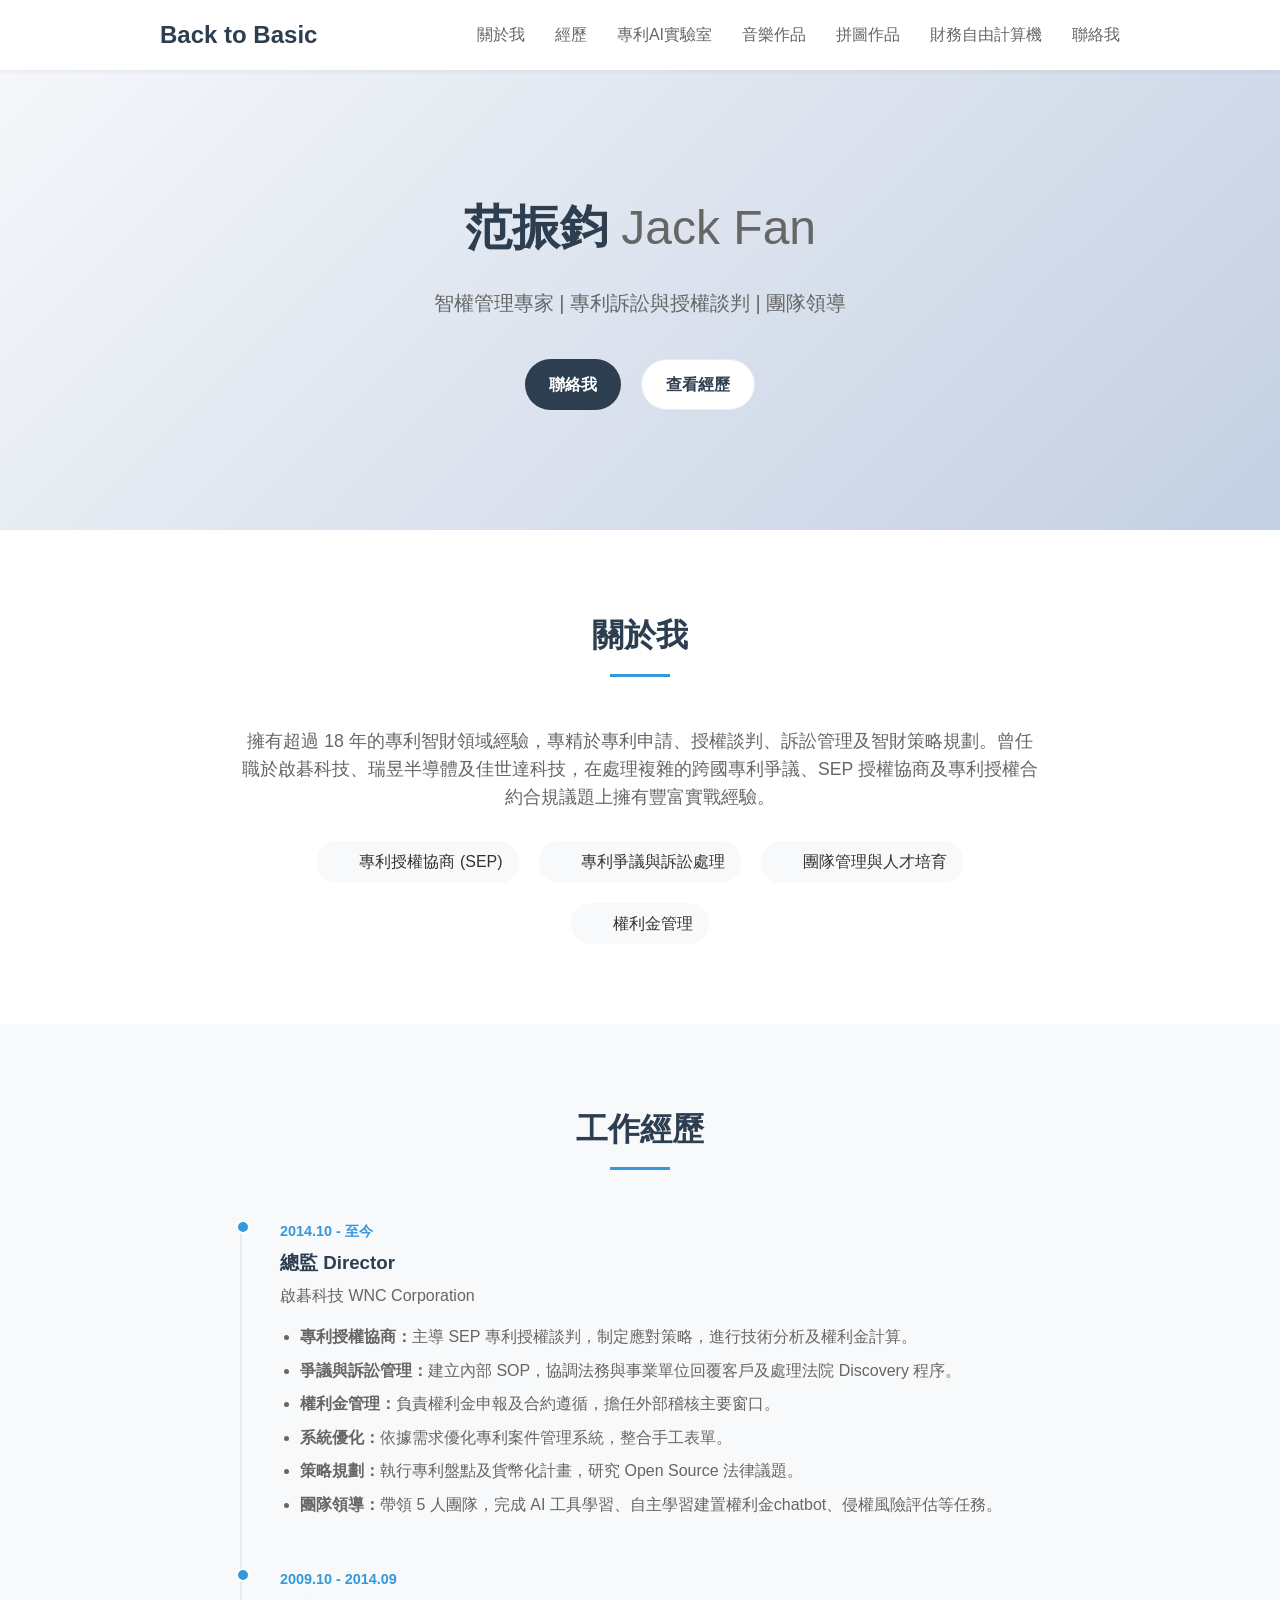
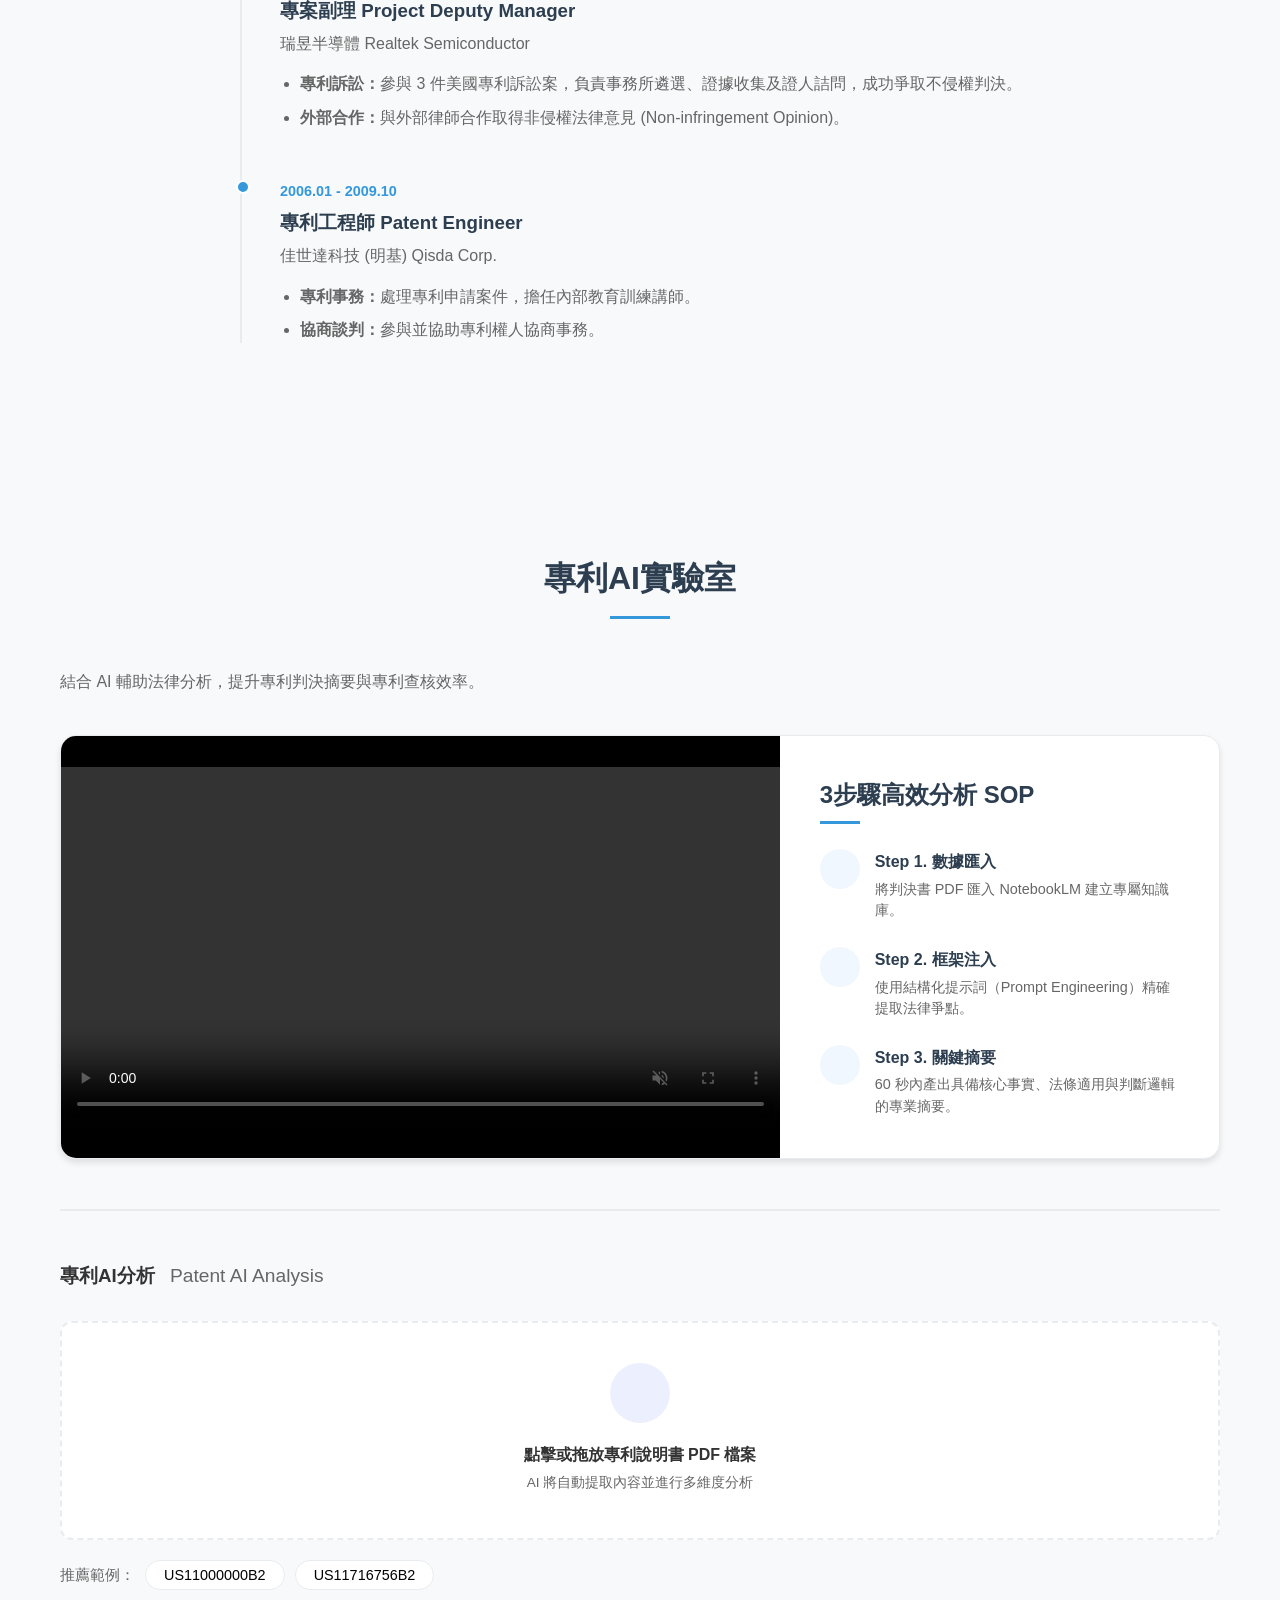
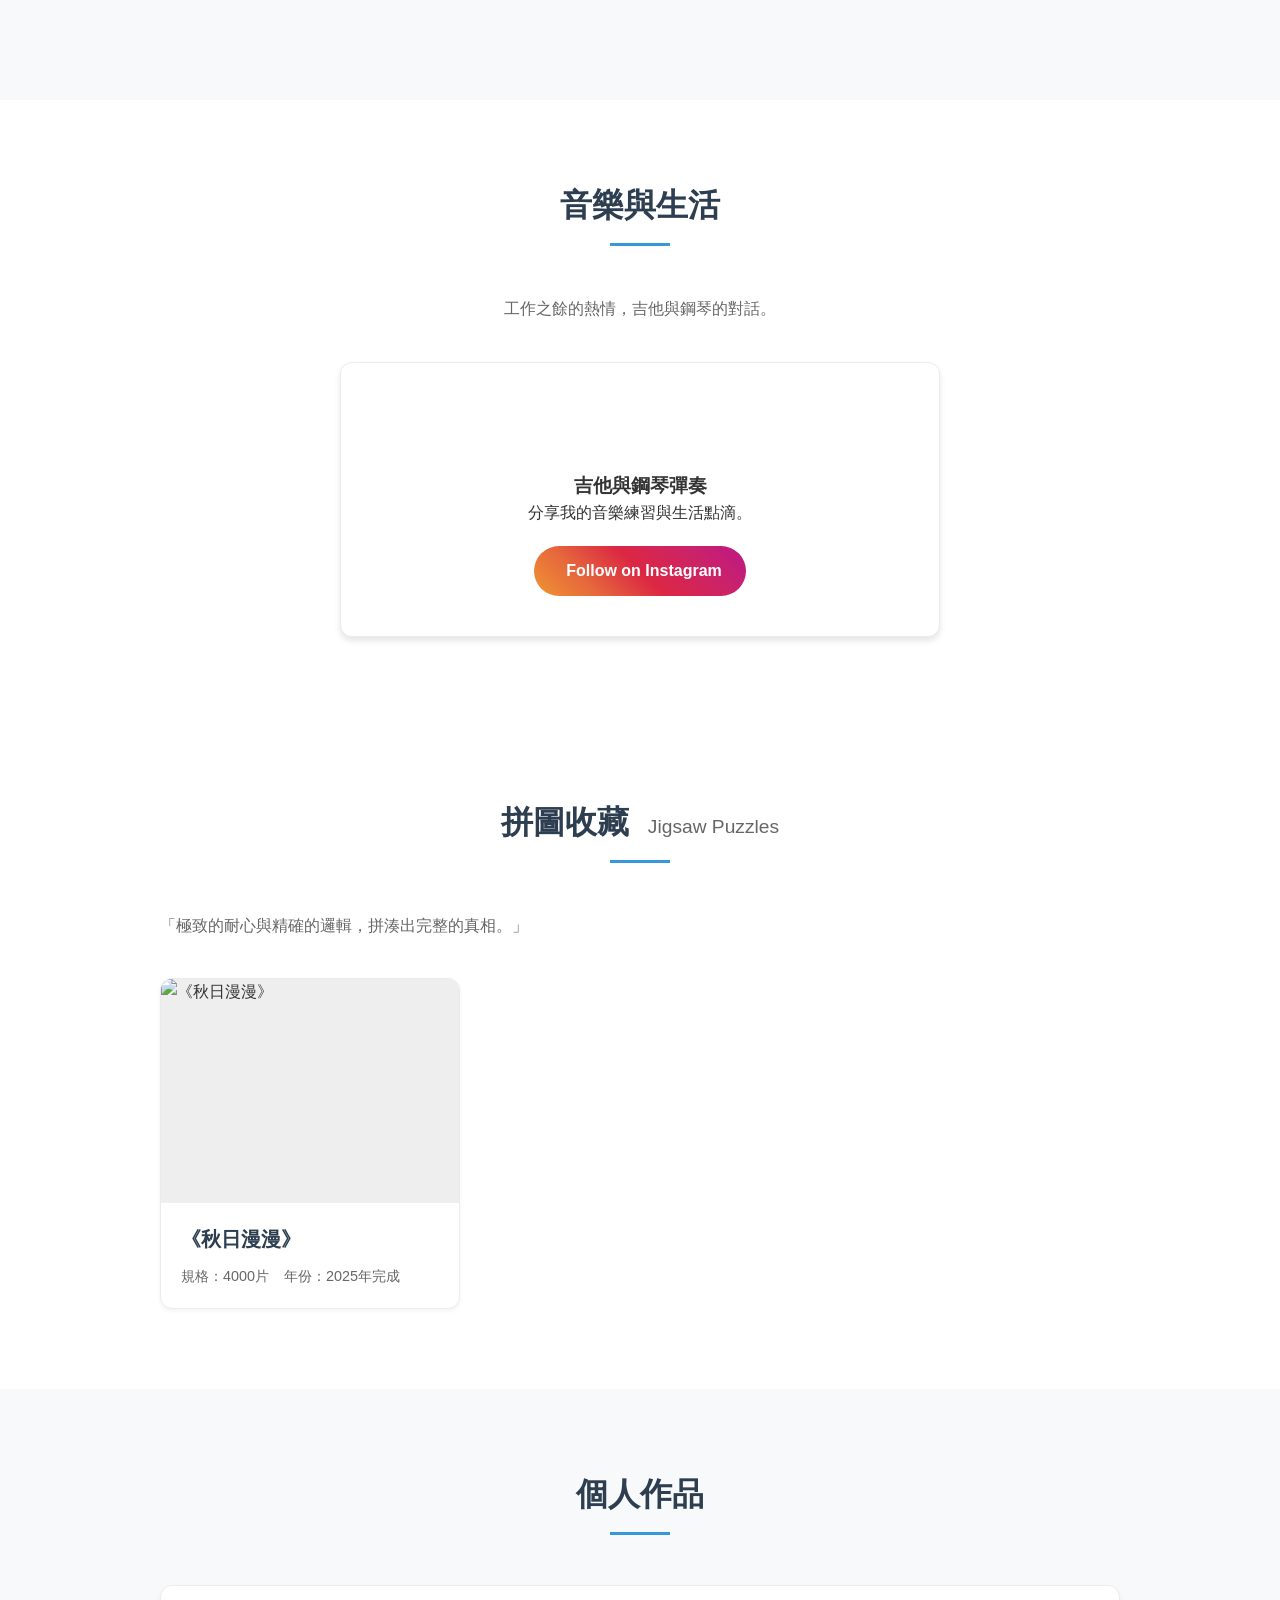
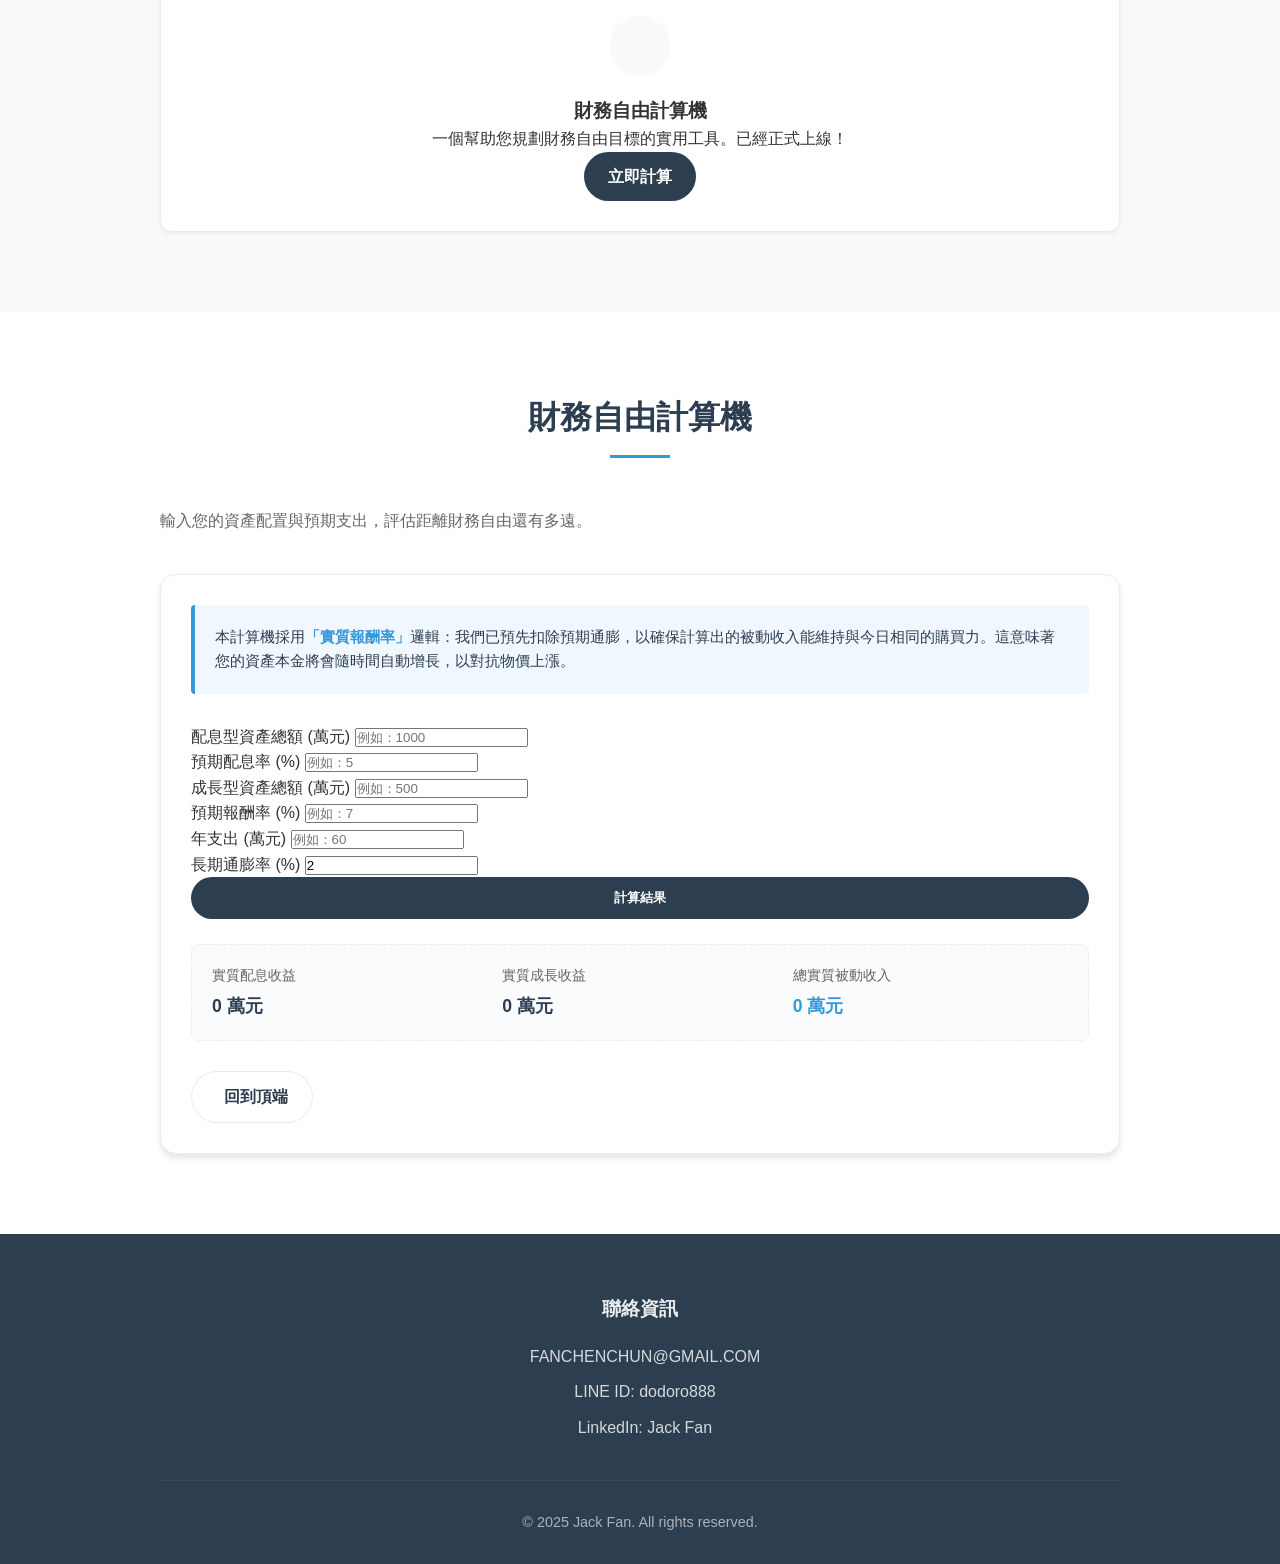
==== index.html @ 8eda97f4 "Add LinkedIn profile link" ====
<!DOCTYPE html>
<html lang="zh-Hant">

<head>
    <meta charset="UTF-8">
    <meta name="viewport" content="width=device-width, initial-scale=1.0">
    <title>范振鈞 Jack Fan | 專利與法務專業</title>

    <script async src="https://www.googletagmanager.com/gtag/js?id=G-27MGG8WBBH"></script>
    <script>
        window.dataLayer = window.dataLayer || [];
        function gtag() { dataLayer.push(arguments); }
        gtag('js', new Date());

        gtag('config', 'G-27MGG8WBBH');
    </script>

    <meta property="og:title" content="范振鈞 Jack Fan | 專利與法務專業履歷">
    <meta property="og:description" content="智權管理專家，專精於專利訴訟、授權談判與團隊領導。點擊查看完整線上履歷。">
    <meta property="og:image" content="https://fanchenchun.github.io/cv/preview.png">
    <meta property="og:url" content="https://fanchenchun.github.io/cv/">
    <meta property="og:type" content="website">

    <link rel="stylesheet" href="styles.css">
    <link rel="stylesheet" href="https://cdn.jsdelivr.net/npm/glightbox/dist/css/glightbox.min.css" />
    <script src="https://unpkg.com/lucide@latest"></script>
    <!-- PDF.js -->
    <script src="https://cdnjs.cloudflare.com/ajax/libs/pdf.js/3.11.174/pdf.min.js"></script>
</head>

<body>
    <header>
        <nav class="container">
            <div class="logo">Back to Basic</div>
            <ul class="nav-links">
                <li><a href="#about">關於我</a></li>
                <li><a href="#experience">經歷</a></li>
                <li><a href="#ai-lab">專利AI實驗室</a></li>
                <li><a href="#music">音樂作品</a></li>
                <li><a href="#puzzles">拼圖作品</a></li>
                <li><a href="#calculator">財務自由計算機</a></li>
                <li><a href="#contact">聯絡我</a></li>
            </ul>
            <div class="menu-btn">
                <i data-lucide="menu"></i>
            </div>
        </nav>
    </header>

    <main>
        <!-- Hero Section -->
        <section id="hero" class="hero-section">
            <div class="container hero-content">
                <h1>范振鈞 <span class="en-name">Jack Fan</span></h1>
                <p class="subtitle">智權管理專家 | 專利訴訟與授權談判 | 團隊領導</p>
                <div class="hero-actions">
                    <a href="#contact" class="btn primary">聯絡我</a>
                    <a href="#experience" class="btn secondary">查看經歷</a>
                </div>
            </div>
        </section>

        <!-- About Section -->
        <section id="about" class="section">
            <div class="container">
                <h2 class="section-title">關於我</h2>
                <div class="about-content">
                    <div class="bio">
                        <p>擁有超過 18 年的專利智財領域經驗，專精於專利申請、授權談判、訴訟管理及智財策略規劃。曾任職於啟碁科技、瑞昱半導體及佳世達科技，在處理複雜的跨國專利爭議、SEP
                            授權協商及專利授權合約合規議題上擁有豐富實戰經驗。</p>
                        <ul class="key-skills">
                            <li><i data-lucide="check-circle"></i> 專利授權協商 (SEP)</li>
                            <li><i data-lucide="check-circle"></i> 專利爭議與訴訟處理</li>
                            <li><i data-lucide="check-circle"></i> 團隊管理與人才培育</li>
                            <li><i data-lucide="check-circle"></i> 權利金管理</li>
                        </ul>
                    </div>
                </div>
            </div>
        </section>

        <!-- Experience Section -->
        <section id="experience" class="section bg-light">
            <div class="container">
                <h2 class="section-title">工作經歷</h2>
                <div class="timeline">
                    <!-- Job 1 -->
                    <div class="timeline-item">
                        <div class="timeline-date">2014.10 - 至今</div>
                        <div class="timeline-content">
                            <h3>總監 Director</h3>
                            <h4>啟碁科技 WNC Corporation</h4>
                            <ul>
                                <li><strong>專利授權協商：</strong>主導 SEP 專利授權談判，制定應對策略，進行技術分析及權利金計算。</li>
                                <li><strong>爭議與訴訟管理：</strong>建立內部 SOP，協調法務與事業單位回覆客戶及處理法院 Discovery 程序。</li>
                                <li><strong>權利金管理：</strong>負責權利金申報及合約遵循，擔任外部稽核主要窗口。</li>
                                <li><strong>系統優化：</strong>依據需求優化專利案件管理系統，整合手工表單。</li>
                                <li><strong>策略規劃：</strong>執行專利盤點及貨幣化計畫，研究 Open Source 法律議題。</li>
                                <li><strong>團隊領導：</strong>帶領 5 人團隊，完成 AI 工具學習、自主學習建置權利金chatbot、侵權風險評估等任務。</li>
                            </ul>
                        </div>
                    </div>

                    <!-- Job 2 -->
                    <div class="timeline-item">
                        <div class="timeline-date">2009.10 - 2014.09</div>
                        <div class="timeline-content">
                            <h3>專案副理 Project Deputy Manager</h3>
                            <h4>瑞昱半導體 Realtek Semiconductor</h4>
                            <ul>
                                <li><strong>專利訴訟：</strong>參與 3 件美國專利訴訟案，負責事務所遴選、證據收集及證人詰問，成功爭取不侵權判決。</li>
                                <li><strong>外部合作：</strong>與外部律師合作取得非侵權法律意見 (Non-infringement Opinion)。</li>
                            </ul>
                        </div>
                    </div>

                    <!-- Job 3 -->
                    <div class="timeline-item">
                        <div class="timeline-date">2006.01 - 2009.10</div>
                        <div class="timeline-content">
                            <h3>專利工程師 Patent Engineer</h3>
                            <h4>佳世達科技 (明基) Qisda Corp.</h4>
                            <ul>
                                <li><strong>專利事務：</strong>處理專利申請案件，擔任內部教育訓練講師。</li>
                                <li><strong>協商談判：</strong>參與並協助專利權人協商事務。</li>
                            </ul>
                        </div>
                    </div>
                </div>
            </div>
        </section>

        <!-- AI Patent Lab Section -->
        <section id="ai-lab" class="section bg-light">
            <div class="container">
                <h2 class="section-title">專利AI實驗室</h2>
                <p class="section-desc">結合 AI 輔助法律分析，提升專利判決摘要與專利查核效率。</p>

                <div class="ai-lab-item">
                    <div class="ai-lab-video">
                        <video controls preload="metadata" muted playsinline>
                            <source src="video/demo-1.mp4#t=0.001" type="video/mp4">
                            您的瀏覽器不支援影片播放。
                        </video>
                    </div>
                    <div class="ai-lab-info">
                        <h3>3步驟高效分析 SOP</h3>
                        <ul class="sop-list">
                            <li>
                                <div class="sop-icon"><i data-lucide="database"></i></div>
                                <div class="sop-text">
                                    <strong>Step 1. 數據匯入</strong>
                                    <p>將判決書 PDF 匯入 NotebookLM 建立專屬知識庫。</p>
                                </div>
                            </li>
                            <li>
                                <div class="sop-icon"><i data-lucide="layout"></i></div>
                                <div class="sop-text">
                                    <strong>Step 2. 框架注入</strong>
                                    <p>使用結構化提示詞（Prompt Engineering）精確提取法律爭點。</p>
                                </div>
                            </li>
                            <li>
                                <div class="sop-icon"><i data-lucide="zap"></i></div>
                                <div class="sop-text">
                                    <strong>Step 3. 關鍵摘要</strong>
                                    <p>60 秒內產出具備核心事實、法條適用與判斷邏輯的專業摘要。</p>
                                </div>
                            </li>
                        </ul>
                    </div>
                </div>

                <!-- 專利AI分析 (Patent AI Analysis) 互動區 -->
                <div class="ai-analysis-container">
                    <div class="analysis-header">
                        <div class="title-with-settings">
                            <h3>專利AI分析 <span class="en-subtitle">Patent AI Analysis</span></h3>
                            <button id="settings-btn" class="icon-btn" title="API 設定">
                                <i data-lucide="settings"></i>
                            </button>
                        </div>
                        <div id="api-key-modal" class="api-key-modal" style="display: none;">
                            <div class="modal-content">
                                <h4>Google Gemini API Key 設定</h4>
                                <p class="modal-hint">Key 將儲存於您的瀏覽器 LocalStorage 中</p>
                                <input type="password" id="api-key-input" placeholder="輸入您的 Google Gemini API Key">
                                <div class="modal-actions">
                                    <button id="save-api-key" class="btn primary sm">儲存</button>
                                    <button id="close-modal" class="btn secondary sm">取消</button>
                                </div>
                            </div>
                        </div>
                    </div>

                    <div class="analysis-controls">
                        <div id="upload-zone" class="upload-zone">
                            <div class="upload-icon">
                                <i data-lucide="file-up"></i>
                            </div>
                            <div class="upload-text">
                                <p><strong>點擊或拖放專利說明書 PDF 檔案</strong></p>
                                <p class="text-hint">AI 將自動提取內容並進行多維度分析</p>
                            </div>
                            <input type="file" id="pdf-file-input" accept="application/pdf" style="display: none;">
                        </div>

                        <!-- Loading & Status Area -->
                        <div id="analysis-loader" class="analysis-loader" style="display: none;">
                            <div class="status-meta">
                                <span id="status-text" class="status-text">正在初始化分析系統...</span>
                                <span id="status-percentage" class="status-percentage">0%</span>
                            </div>
                            <div class="progress-container">
                                <div id="progress-bar" class="progress-bar"></div>
                            </div>
                        </div>
                        <div class="example-tags">
                            <span class="label">推薦範例：</span>
                            <button class="tag" data-patent="US11000000B2">US11000000B2</button>
                            <button class="tag" data-patent="US11716756B2">US11716756B2</button>
                        </div>
                    </div>

                    <div id="analysis-results" class="analysis-results-area" style="display: none;">
                        <!-- Results will be dynamically injected here -->
                    </div>
                </div>
            </div>
        </section>

        <!-- Music Section -->
        <section id="music" class="section music-section">
            <div class="container">
                <h2 class="section-title">音樂與生活</h2>
                <p class="section-desc">工作之餘的熱情，吉他與鋼琴的對話。</p>

                <div class="music-card">
                    <div class="music-icons">
                        <i data-lucide="guitar" class="music-icon"></i>
                        <i data-lucide="music" class="music-icon lg"></i>
                        <i data-lucide="piano" class="music-icon"></i>
                    </div>
                    <h3>吉他與鋼琴彈奏</h3>
                    <p>分享我的音樂練習與生活點滴。</p>
                    <a href="https://www.instagram.com/jackfan54" target="_blank" class="btn instagram-btn">
                        <i data-lucide="instagram"></i> Follow on Instagram
                    </a>
                </div>
            </div>
        </section>

        <!-- Puzzles Section -->
        <section id="puzzles" class="section">
            <div class="container">
                <h2 class="section-title">拼圖收藏 <span class="en-subtitle">Jigsaw Puzzles</span></h2>
                <p class="section-desc">「極致的耐心與精確的邏輯，拼湊出完整的真相。」</p>

                <div class="puzzle-grid">
                    <!-- Puzzle Set 1 -->
                    <div class="puzzle-card">
                        <div class="card-image">
                            <a href="image/puzzles/set1-final.jpg" class="glightbox" data-gallery="set1"
                                data-title="《秋日漫漫》成品" data-description="規格：4000片 | 2025年完成">
                                <img src="image/puzzles/set1-final.jpg" alt="《秋日漫漫》">
                                <div class="hover-overlay"><i data-lucide="maximize-2"></i> 查看詳情</div>
                            </a>
                            <!-- Hidden process steps for Lightbox -->
                            <a href="image/puzzles/set1-step1.jpg" class="glightbox hidden-link" data-gallery="set1"
                                data-title="拼湊過程實錄 (1)"></a>
                            <a href="image/puzzles/set1-step2.jpg" class="glightbox hidden-link" data-gallery="set1"
                                data-title="拼湊過程實錄 (2)"></a>
                            <a href="image/puzzles/set1-step3.jpg" class="glightbox hidden-link" data-gallery="set1"
                                data-title="拼湊過程實錄 (3)"></a>
                            <a href="image/puzzles/set1-step4.jpg" class="glightbox hidden-link" data-gallery="set1"
                                data-title="拼湊過程實錄 (4)"></a>
                        </div>
                        <div class="card-body">
                            <h3>《秋日漫漫》</h3>
                            <p class="meta"><span>規格：4000片</span> <span>年份：2025年完成</span></p>
                        </div>
                    </div>
                </div>
            </div>
        </section>

        <!-- Portfolio Placeholder Section -> Now Calculator Entry -->
        <section id="portfolio" class="section bg-light">
            <div class="container">
                <h2 class="section-title">個人作品</h2>
                <div class="portfolio-grid">
                    <div class="portfolio-item">
                        <div class="icon-box">
                            <i data-lucide="calculator"></i>
                        </div>
                        <h3>財務自由計算機</h3>
                        <p>一個幫助您規劃財務自由目標的實用工具。已經正式上線！</p>
                        <a href="#calculator" class="btn primary">立即計算</a>
                    </div>
                </div>
            </div>
        </section>

        <!-- Financial Freedom Calculator Section -->
        <section id="calculator" class="section">
            <div class="container">
                <h2 class="section-title">財務自由計算機</h2>
                <p class="section-desc">輸入您的資產配置與預期支出，評估距離財務自由還有多遠。</p>

                <div class="calculator-card">
                    <div class="logic-explanation">
                        <p>本計算機採用<strong>「實質報酬率」</strong>邏輯：我們已預先扣除預期通膨，以確保計算出的被動收入能維持與今日相同的購買力。這意味著您的資產本金將會隨時間自動增長，以對抗物價上漲。
                        </p>
                    </div>

                    <form id="fire-form">
                        <div class="input-grid">
                            <div class="input-group">
                                <label for="asset-a">配息型資產總額 (萬元)</label>
                                <input type="text" id="asset-a" placeholder="例如：1000" required>
                            </div>
                            <div class="input-group">
                                <label for="rate-b">預期配息率 (%)</label>
                                <input type="number" id="rate-b" step="0.1" placeholder="例如：5" required>
                            </div>
                            <div class="input-group">
                                <label for="asset-c">成長型資產總額 (萬元)</label>
                                <input type="text" id="asset-c" placeholder="例如：500" required>
                            </div>
                            <div class="input-group">
                                <label for="rate-d">預期報酬率 (%)</label>
                                <input type="number" id="rate-d" step="0.1" placeholder="例如：7" required>
                            </div>
                            <div class="input-group">
                                <label for="expense-e">年支出 (萬元)</label>
                                <input type="text" id="expense-e" placeholder="例如：60" required>
                            </div>
                            <div class="input-group">
                                <label for="inflation-f">長期通膨率 (%)</label>
                                <input type="number" id="inflation-f" step="0.1" value="2" required>
                            </div>
                        </div>
                        <button type="submit" class="btn primary full-width">計算結果</button>
                    </form>

                    <div class="secondary-metrics">
                        <div class="metric-item">
                            <span class="metric-label">實質配息收益</span>
                            <span class="metric-value" id="val-c-prime">0 萬元</span>
                        </div>
                        <div class="metric-item">
                            <span class="metric-label">實質成長收益</span>
                            <span class="metric-value" id="val-growth-income">0 萬元</span>
                        </div>
                        <div class="metric-item highlight">
                            <span class="metric-label">總實質被動收入</span>
                            <span class="metric-value" id="val-i2">0 萬元</span>
                        </div>
                    </div>

                    <div id="result-area" class="result-area hidden">
                        <!-- 結果將由 JavaScript 動態插入 -->
                    </div>

                    <div class="calc-footer">
                        <a href="#" class="btn secondary sm back-to-top">
                            <i data-lucide="arrow-up"></i> 回到頂端
                        </a>
                    </div>
                </div>
            </div>
        </section>

    </main>

    <footer id="contact">
        <div class="container">
            <div class="footer-content">
                <div class="contact-info">
                    <h3>聯絡資訊</h3>
                    <p><i data-lucide="mail"></i> <a href="mailto:FANCHENCHUN@GMAIL.COM">FANCHENCHUN@GMAIL.COM</a></p>
                    <p><i data-lucide="message-circle"></i> <a href="https://line.me/ti/p/~dodoro888"
                            target="_blank">LINE ID: dodoro888</a></p>
                    <p><i data-lucide="linkedin"></i> <a href="https://www.linkedin.com/in/jack-fan-048b03228/"
                            target="_blank">LinkedIn: Jack Fan</a></p>
                </div>
                <div class="copyright">
                    &copy; 2025 Jack Fan. All rights reserved.
                </div>
            </div>
        </div>
    </footer>

    <script src="https://cdn.jsdelivr.net/gh/mcstudios/glightbox/dist/js/glightbox.min.js"></script>
    <script src="script.js"></script>
    <script>
        lucide.createIcons();
    </script>
</body>


</html>
---- styles.css ----
:root {
    --primary-color: #2c3e50;
    --accent-color: #3498db;
    --text-primary: #333333;
    --text-secondary: #666666;
    --bg-white: #ffffff;
    --bg-light: #f8f9fa;
    --border-color: #e9ecef;
    --spacing-unit: 1rem;
    --shadow-sm: 0 2px 4px rgba(0, 0, 0, 0.05);
    --shadow-md: 0 4px 6px rgba(0, 0, 0, 0.1);
    --transition: all 0.3s ease;
}

* {
    margin: 0;
    padding: 0;
    box-sizing: border-box;
}

body {
    font-family: 'Inter', -apple-system, BlinkMacSystemFont, "Segoe UI", Roboto, "Helvetica Neue", Arial, sans-serif, "Apple Color Emoji", "Segoe UI Emoji", "Segoe UI Symbol";
    line-height: 1.6;
    color: var(--text-primary);
    background-color: var(--bg-white);
}

a {
    text-decoration: none;
    color: inherit;
    transition: var(--transition);
}

ul {
    list-style: none;
}

.container {
    max-width: 1000px;
    margin: 0 auto;
    padding: 0 20px;
}

/* Header & Nav */
header {
    background-color: rgba(255, 255, 255, 0.95);
    backdrop-filter: blur(10px);
    position: sticky;
    top: 0;
    z-index: 1000;
    box-shadow: var(--shadow-sm);
}

nav {
    display: flex;
    justify-content: space-between;
    align-items: center;
    height: 70px;
}

.logo {
    font-size: 1.5rem;
    font-weight: 700;
    color: var(--primary-color);
}

.nav-links {
    display: flex;
    gap: 30px;
}

.nav-links.active {
    display: flex;
}

.nav-links a {
    font-weight: 500;
    color: var(--text-secondary);
}

.nav-links a:hover {
    color: var(--accent-color);
}

.menu-btn {
    display: none;
    cursor: pointer;
}

/* Section Common */
.section {
    padding: 80px 0;
}

.bg-light {
    background-color: var(--bg-light);
}

.section-title {
    text-align: center;
    font-size: 2rem;
    margin-bottom: 50px;
    color: var(--primary-color);
    position: relative;
    padding-bottom: 15px;
}

.section-title::after {
    content: '';
    position: absolute;
    bottom: 0;
    left: 50%;
    transform: translateX(-50%);
    width: 60px;
    height: 3px;
    background-color: var(--accent-color);
}

/* Hero Section */
.hero-section {
    padding: 120px 0;
    text-align: center;
    background: linear-gradient(135deg, #f5f7fa 0%, #c3cfe2 100%);
}

.hero-content h1 {
    font-size: 3rem;
    margin-bottom: 20px;
    color: var(--primary-color);
}

.en-name {
    font-weight: 300;
    color: var(--text-secondary);
}

.subtitle {
    font-size: 1.25rem;
    color: var(--text-secondary);
    margin-bottom: 40px;
}

.hero-actions {
    display: flex;
    justify-content: center;
    gap: 20px;
}

.btn {
    display: inline-flex;
    align-items: center;
    justify-content: center;
    gap: 8px;
    padding: 12px 24px;
    border-radius: 50px;
    font-weight: 600;
    cursor: pointer;
    transition: var(--transition);
    border: none;
}

.btn.primary {
    background-color: var(--primary-color);
    color: white;
}

.btn.primary:hover {
    background-color: #34495e;
    transform: translateY(-2px);
}

.btn.secondary {
    background-color: white;
    color: var(--primary-color);
    border: 1px solid var(--border-color);
}

.btn.secondary:hover {
    border-color: var(--primary-color);
}

/* About Section */
.about-content {
    max-width: 800px;
    margin: 0 auto;
    text-align: center;
}

.bio p {
    font-size: 1.1rem;
    margin-bottom: 30px;
    color: var(--text-secondary);
}

.key-skills {
    display: flex;
    flex-wrap: wrap;
    justify-content: center;
    gap: 20px;
}

.key-skills li {
    display: flex;
    align-items: center;
    gap: 8px;
    padding: 8px 16px;
    background-color: var(--bg-light);
    border-radius: 20px;
    font-weight: 500;
}

.key-skills i {
    width: 18px;
    height: 18px;
    color: var(--accent-color);
}

/* Timeline */
.timeline {
    position: relative;
    max-width: 800px;
    margin: 0 auto;
}

.timeline::before {
    content: '';
    position: absolute;
    left: 0;
    top: 0;
    height: 100%;
    width: 2px;
    background-color: var(--border-color);
}

.timeline-item {
    position: relative;
    padding-left: 40px;
    margin-bottom: 50px;
}

.timeline-item::before {
    content: '';
    position: absolute;
    left: -4px;
    top: 0;
    width: 10px;
    height: 10px;
    border-radius: 50%;
    background-color: var(--accent-color);
    border: 2px solid white;
}

.timeline-date {
    font-size: 0.9rem;
    color: var(--accent-color);
    font-weight: 600;
    margin-bottom: 5px;
}

.timeline-content h3 {
    margin-bottom: 5px;
    color: var(--primary-color);
}

.timeline-content h4 {
    color: var(--text-secondary);
    margin-bottom: 15px;
    font-weight: 500;
}

.timeline-content ul {
    list-style: disc;
    padding-left: 20px;
    color: var(--text-secondary);
}

.timeline-content li {
    margin-bottom: 8px;
}

/* Music Section */
.music-section {
    text-align: center;
}

.section-desc {
    margin-bottom: 40px;
    color: var(--text-secondary);
}

.music-card {
    background: white;
    padding: 40px;
    border-radius: 12px;
    box-shadow: var(--shadow-md);
    max-width: 600px;
    margin: 0 auto;
    border: 1px solid var(--border-color);
}

.music-icons {
    display: flex;
    justify-content: center;
    gap: 20px;
    margin-bottom: 20px;
    color: var(--accent-color);
}

.music-icon {
    width: 32px;
    height: 32px;
}

.music-icon.lg {
    width: 48px;
    height: 48px;
}

.instagram-btn {
    margin-top: 20px;
    background: linear-gradient(45deg, #f09433 0%, #e6683c 25%, #dc2743 50%, #cc2366 75%, #bc1888 100%);
    color: white;
}

.instagram-btn:hover {
    opacity: 0.9;
    transform: translateY(-2px);
}

/* Puzzles Section */
.en-subtitle {
    font-size: 1.2rem;
    font-weight: 300;
    color: var(--text-secondary);
    margin-left: 10px;
}

.puzzle-grid {
    display: grid;
    grid-template-columns: repeat(auto-fill, minmax(300px, 1fr));
    gap: 30px;
}

.puzzle-card {
    background: white;
    border-radius: 12px;
    overflow: hidden;
    box-shadow: var(--shadow-sm);
    transition: var(--transition);
    border: 1px solid var(--border-color);
}

.puzzle-card:hover {
    box-shadow: var(--shadow-md);
    transform: translateY(-5px);
}

.card-image {
    position: relative;
    aspect-ratio: 4 / 3;
    overflow: hidden;
    background-color: #eee;
}

.card-image img {
    width: 100%;
    height: 100%;
    object-fit: cover;
    transition: transform 0.5s ease;
}

.puzzle-card:hover .card-image img {
    transform: scale(1.05);
}

.hover-overlay {
    position: absolute;
    top: 0;
    left: 0;
    width: 100%;
    height: 100%;
    background: rgba(0, 0, 0, 0.4);
    color: white;
    display: flex;
    align-items: center;
    justify-content: center;
    gap: 8px;
    opacity: 0;
    transition: opacity 0.3s ease;
}

.card-image:hover .hover-overlay {
    opacity: 1;
}

.card-body {
    padding: 20px;
}

.card-body h3 {
    font-size: 1.25rem;
    margin-bottom: 10px;
    color: var(--primary-color);
}

.card-body .meta {
    display: flex;
    gap: 15px;
    font-size: 0.9rem;
    color: var(--text-secondary);
}

.hidden-link {
    display: none;
}

/* Portfolio Section */
.portfolio-grid {
    display: grid;
    grid-template-columns: repeat(auto-fit, minmax(280px, 1fr));
    gap: 30px;
    justify-content: center;
}

.portfolio-item {
    background: white;
    padding: 30px;
    border-radius: 12px;
    box-shadow: var(--shadow-sm);
    text-align: center;
    border: 1px solid var(--border-color);
    transition: var(--transition);
}

.portfolio-item:hover {
    box-shadow: var(--shadow-md);
    transform: translateY(-5px);
}

.icon-box {
    width: 60px;
    height: 60px;
    background-color: var(--bg-light);
    border-radius: 50%;
    display: flex;
    align-items: center;
    justify-content: center;
    margin: 0 auto 20px;
    color: var(--accent-color);
}

.badge {
    display: inline-block;
    padding: 4px 12px;
    background-color: #e9ecef;
    color: #666;
    border-radius: 12px;
    font-size: 0.8rem;
    margin: 15px 0;
}

.btn.disabled {
    background-color: #cccccc;
    cursor: not-allowed;
    transform: none;
}

/* Footer */
footer {
    background-color: var(--primary-color);
    color: white;
    padding: 60px 0 30px;
}

.footer-content {
    text-align: center;
}

.contact-info {
    margin-bottom: 40px;
}

.contact-info h3 {
    margin-bottom: 20px;
    opacity: 0.9;
}

.contact-info p {
    display: flex;
    align-items: center;
    justify-content: center;
    gap: 10px;
    margin-bottom: 10px;
    opacity: 0.8;
}

.copyright {
    padding-top: 30px;
    border-top: 1px solid rgba(255, 255, 255, 0.1);
    font-size: 0.9rem;
    opacity: 0.6;
}

/* Financial Freedom Calculator Enhancements */
.calculator-card {
    padding: 30px;
    background: white;
    border-radius: 16px;
    box-shadow: var(--shadow-md);
    border: 1px solid var(--border-color);
}

.logic-explanation {
    background-color: #f1f7fe;
    padding: 20px;
    border-left: 4px solid var(--accent-color);
    border-radius: 4px;
    margin-bottom: 30px;
    font-size: 0.95rem;
    color: var(--primary-color);
    line-height: 1.6;
}

.logic-explanation strong {
    color: var(--accent-color);
}

.secondary-metrics {
    display: grid;
    grid-template-columns: repeat(auto-fit, minmax(200px, 1fr));
    gap: 15px;
    margin: 25px 0;
    padding: 20px;
    background-color: #fafbfc;
    border-radius: 8px;
    border: 1px dashed var(--border-color);
}

.metric-item {
    display: flex;
    flex-direction: column;
    gap: 5px;
}

.metric-label {
    font-size: 0.85rem;
    color: var(--text-secondary);
}

.metric-value {
    font-size: 1.1rem;
    font-weight: 600;
    color: var(--primary-color);
}

.metric-item.highlight .metric-value {
    color: var(--accent-color);
}

.result-card.success {
    background-color: #f0fff4;
    border: 1px solid #c6f6d5;
}

.result-card.success h3 {
    color: #2f855a;
}

.result-card.warning {
    background-color: #fff5f5;
    border: 1px solid #fed7d7;
}

.result-card.warning h3 {
    color: #c53030;
}

.result-area {
    margin-top: 30px;
    text-align: center;
}

.result-card {
    padding: 25px;
    border-radius: 12px;
    margin-bottom: 20px;
    text-align: center;
}

.result-header {
    display: flex;
    align-items: center;
    justify-content: center;
    gap: 10px;
    margin-bottom: 15px;
}

.stats-grid {
    display: flex;
    flex-direction: column;
    gap: 15px;
    align-items: center;
}

.stat-item {
    width: 100%;
    max-width: 400px;
    margin: 0 auto;
}

.full-width {
    width: 100%;
}

/* AI Patent Lab Section */
#ai-lab .container {
    max-width: 1200px;
}

.ai-lab-item {
    background: white;
    border-radius: 16px;
    overflow: hidden;
    box-shadow: var(--shadow-md);
    border: 1px solid var(--border-color);
    display: flex;
    margin-bottom: 40px;
    transition: var(--transition);
}

.ai-lab-item:hover {
    box-shadow: 0 10px 20px rgba(0, 0, 0, 0.08);
    transform: translateY(-5px);
}

.ai-lab-video {
    flex: 2;
    background-color: #000;
    display: flex;
    align-items: center;
    justify-content: center;
    min-height: 250px;
}

.ai-lab-video video {
    width: 100%;
    height: auto;
    max-height: 500px;
    display: block;
    object-fit: contain;
}

.ai-lab-info {
    flex: 1;
    padding: 40px;
}

.ai-lab-info h3 {
    font-size: 1.5rem;
    color: var(--primary-color);
    margin-bottom: 25px;
    position: relative;
    padding-bottom: 10px;
}

.ai-lab-info h3::after {
    content: '';
    position: absolute;
    bottom: 0;
    left: 0;
    width: 40px;
    height: 3px;
    background-color: var(--accent-color);
}

.sop-list {
    display: flex;
    flex-direction: column;
    gap: 25px;
}

.sop-list li {
    display: flex;
    gap: 15px;
}

.sop-icon {
    width: 40px;
    height: 40px;
    background-color: #f1f7fe;
    color: var(--accent-color);
    border-radius: 50%;
    display: flex;
    align-items: center;
    justify-content: center;
    flex-shrink: 0;
}

.sop-icon i {
    width: 20px;
    height: 20px;
}

.sop-text strong {
    display: block;
    color: var(--primary-color);
    font-size: 1rem;
    margin-bottom: 4px;
}

.sop-text p {
    font-size: 0.9rem;
    color: var(--text-secondary);
    line-height: 1.5;
}

/* Mobile Responsive */
@media (max-width: 768px) {
    .ai-lab-item {
        flex-direction: column;
    }

    .ai-lab-video {
        max-width: 100%;
        min-height: auto;
    }

    .ai-lab-info {
        padding: 25px;
    }
}

/* Mobile Responsive */
@media (max-width: 768px) {
    .nav-links {
        display: none;
        flex-direction: column;
        position: absolute;
        top: 70px;
        left: 0;
        width: 100%;
        background-color: var(--bg-white);
        padding: 20px 0;
        box-shadow: 0 10px 15px rgba(0, 0, 0, 0.1);
        z-index: 1000;
        gap: 0;
    }

    .nav-links.active {
        display: flex;
    }

    .nav-links li {
        width: 100%;
        text-align: center;
    }

    .nav-links a {
        display: block;
        padding: 15px 0;
        width: 100%;
        color: var(--primary-color);
        border-bottom: 1px solid var(--border-color);
    }

    .nav-links li:last-child a {
        border-bottom: none;
    }

    .menu-btn {
        display: block;
    }

    .api-key-modal {
        width: 90%;
        max-width: 320px;
        right: 5%;
        left: 5%;
        margin: 0 auto;
    }

    .hero-content h1 {
        font-size: 2.5rem;
    }

    .timeline::before {
        left: 0;
    }

    .timeline-item {
        padding-left: 30px;
    }

    .puzzle-grid {
        grid-template-columns: repeat(2, 1fr);
    }

    .secondary-metrics {
        grid-template-columns: 1fr;
    }
}

/* --- AI Patent Analysis Enhancements --- */
.ai-analysis-container {
    margin-top: 50px;
    padding-top: 50px;
    border-top: 2px solid var(--border-color);
}

.analysis-header {
    display: flex;
    justify-content: space-between;
    align-items: center;
    margin-bottom: 30px;
    position: relative;
    gap: 20px;
}

.title-with-settings {
    display: flex;
    align-items: center;
    gap: 15px;
}

.icon-btn {
    background: none;
    border: none;
    color: var(--text-secondary);
    cursor: pointer;
    display: flex;
    align-items: center;
    padding: 8px;
    border-radius: 50%;
    transition: var(--transition);
}

.icon-btn:hover {
    background-color: var(--border-color);
    color: var(--accent-color);
}

/* API Key Modal */
.api-key-modal {
    position: absolute;
    top: 50px;
    right: 0;
    z-index: 1001;
    width: 320px;
    background: white;
    padding: 25px;
    border-radius: 12px;
    box-shadow: 0 10px 25px rgba(0, 0, 0, 0.15);
    border: 1px solid var(--border-color);
    animation: fadeIn 0.2s ease-out;
}

@keyframes fadeIn {
    from {
        opacity: 0;
        transform: translateY(-10px);
    }

    to {
        opacity: 1;
        transform: translateY(0);
    }
}

.modal-content h4 {
    margin-bottom: 8px;
    color: var(--primary-color);
}

.modal-hint {
    font-size: 0.8rem;
    color: var(--text-secondary);
    margin-bottom: 20px;
    line-height: 1.4;
}

.modal-content input {
    width: 100%;
    padding: 12px;
    border: 1px solid var(--border-color);
    border-radius: 8px;
    margin-bottom: 20px;
    font-size: 0.9rem;
}

.modal-actions {
    display: flex;
    gap: 12px;
    justify-content: flex-end;
}

/* Analysis Controls & Upload Zone */
.analysis-controls {
    display: flex;
    flex-direction: column;
    gap: 20px;
    margin-bottom: 30px;
}

.upload-zone {
    border: 2px dashed var(--border-color);
    border-radius: 12px;
    padding: 40px 20px;
    text-align: center;
    cursor: pointer;
    transition: all 0.3s ease;
    background: white;
    display: flex;
    flex-direction: column;
    align-items: center;
    gap: 15px;
}

.upload-zone:hover {
    border-color: var(--primary-color);
    background: rgba(var(--primary-rgb, 67, 97, 238), 0.02);
}

.upload-zone.dragover {
    border-color: var(--primary-color);
    background: rgba(var(--primary-rgb, 67, 97, 238), 0.1);
    transform: scale(1.01);
}

.upload-icon {
    width: 60px;
    height: 60px;
    background: rgba(var(--primary-rgb, 67, 97, 238), 0.1);
    border-radius: 50%;
    display: flex;
    align-items: center;
    justify-content: center;
    color: var(--primary-color);
}

.upload-icon i {
    width: 32px;
    height: 32px;
}

.upload-text p {
    margin: 4px 0;
    color: var(--text-primary);
}

.upload-text .text-hint {
    font-size: 0.85rem;
    color: var(--text-secondary);
}

.example-tags {
    display: flex;
    flex-wrap: wrap;
    align-items: center;
    gap: 10px;
    font-size: 0.9rem;
}

.example-tags .label {
    font-size: 0.95rem;
    color: var(--text-secondary);
    font-weight: 500;
}

.tag {
    background-color: white;
    border: 1px solid var(--border-color);
    padding: 6px 18px;
    border-radius: 20px;
    font-size: 0.9rem;
    cursor: pointer;
    transition: var(--transition);
}

.tag:hover {
    border-color: var(--accent-color);
    color: var(--accent-color);
    background-color: #f1f7fe;
    transform: translateY(-1px);
}

/* Result Area */
.analysis-results-area {
    display: grid;
    grid-template-columns: repeat(2, 1fr);
    gap: 25px;
    animation: slideUp 0.5s ease-out;
}

@keyframes slideUp {
    from {
        opacity: 0;
        transform: translateY(30px);
    }

    to {
        opacity: 1;
        transform: translateY(0);
    }
}

.result-card-full {
    grid-column: span 2;
}

.a-card {
    background: white;
    padding: 30px;
    border-radius: 16px;
    border: 1px solid var(--border-color);
    box-shadow: var(--shadow-sm);
    transition: var(--transition);
}

.a-card:hover {
    box-shadow: var(--shadow-md);
}

.a-card h4 {
    display: flex;
    align-items: center;
    gap: 12px;
    margin-bottom: 20px;
    color: var(--primary-color);
    font-size: 1.2rem;
}

.a-card h4 i {
    color: var(--accent-color);
    width: 24px;
    height: 24px;
}

/* Expiration Countdown */
.expiry-content {
    display: flex;
    flex-direction: column;
    gap: 15px;
}

.expiry-date-val {
    font-size: 1.1rem;
    font-weight: 600;
    color: var(--text-primary);
}

.countdown-grid {
    display: flex;
    gap: 15px;
}

.countdown-unit {
    text-align: center;
    background: #f8fafc;
    padding: 12px;
    border-radius: 10px;
    min-width: 75px;
    border: 1px solid var(--border-color);
}

.countdown-val {
    display: block;
    font-size: 1.5rem;
    font-weight: 800;
    color: var(--accent-color);
}

.countdown-label {
    font-size: 0.8rem;
    color: var(--text-secondary);
    text-transform: uppercase;
    letter-spacing: 0.5px;
}

/* Summary Contrast */
.summary-contrast {
    display: grid;
    grid-template-columns: 1fr 1fr;
    gap: 25px;
}

.summary-box {
    background: #f8fafc;
    padding: 20px;
    border-radius: 12px;
    border: 1px solid var(--border-color);
}

.summary-box .type {
    font-size: 0.85rem;
    font-weight: 700;
    color: var(--accent-color);
    margin-bottom: 12px;
    display: flex;
    align-items: center;
    gap: 8px;
}

.summary-box p {
    font-size: 1rem;
    line-height: 1.7;
    color: var(--text-primary);
}

/* EbE Table */
.ebe-container {
    overflow-x: auto;
    margin-top: 10px;
    border-radius: 8px;
    border: 1px solid var(--border-color);
}

.ebe-table {
    width: 100%;
    border-collapse: collapse;
    min-width: 700px;
    background-color: white;
}

.ebe-table th,
.ebe-table td {
    padding: 16px 20px;
    text-align: left;
    border-bottom: 1px solid var(--border-color);
}

.ebe-table th {
    background-color: #f1f5f9;
    color: var(--primary-color);
    font-weight: 700;
    font-size: 0.95rem;
}

.ebe-table tr:last-child td {
    border-bottom: none;
}

.risk-badge {
    padding: 6px 12px;
    border-radius: 20px;
    font-size: 0.85rem;
    font-weight: 600;
}

.risk-high {
    background-color: #fee2e2;
    color: #991b1b;
}

.risk-mid {
    background-color: #fef3c7;
    color: #92400e;
}

.risk-low {
    background-color: #dcfce7;
    color: #166534;
}

/* SEP Section */
.sep-alert {
    display: flex;
    gap: 20px;
    background-color: #fffbeb;
    border: 1px solid #fde68a;
    padding: 25px;
    border-radius: 12px;
}

.sep-alert i {
    color: #d97706;
    flex-shrink: 0;
}

.sep-content h5 {
    color: #92400e;
    margin-bottom: 8px;
    font-size: 1.1rem;
    font-weight: 700;
}

.sep-content p {
    font-size: 1rem;
    color: #b45309;
    line-height: 1.6;
}

@media (max-width: 768px) {
    .ai-analysis-container {
        margin-top: 30px;
        padding-top: 30px;
    }

    .analysis-results-area {
        grid-template-columns: 1fr;
    }

    .result-card-full {
        grid-column: span 1;
    }

    .summary-contrast {
        grid-template-columns: 1fr;
    }

    .search-box {
        flex-direction: column;
    }

    .countdown-grid {
        justify-content: space-around;
    }
}
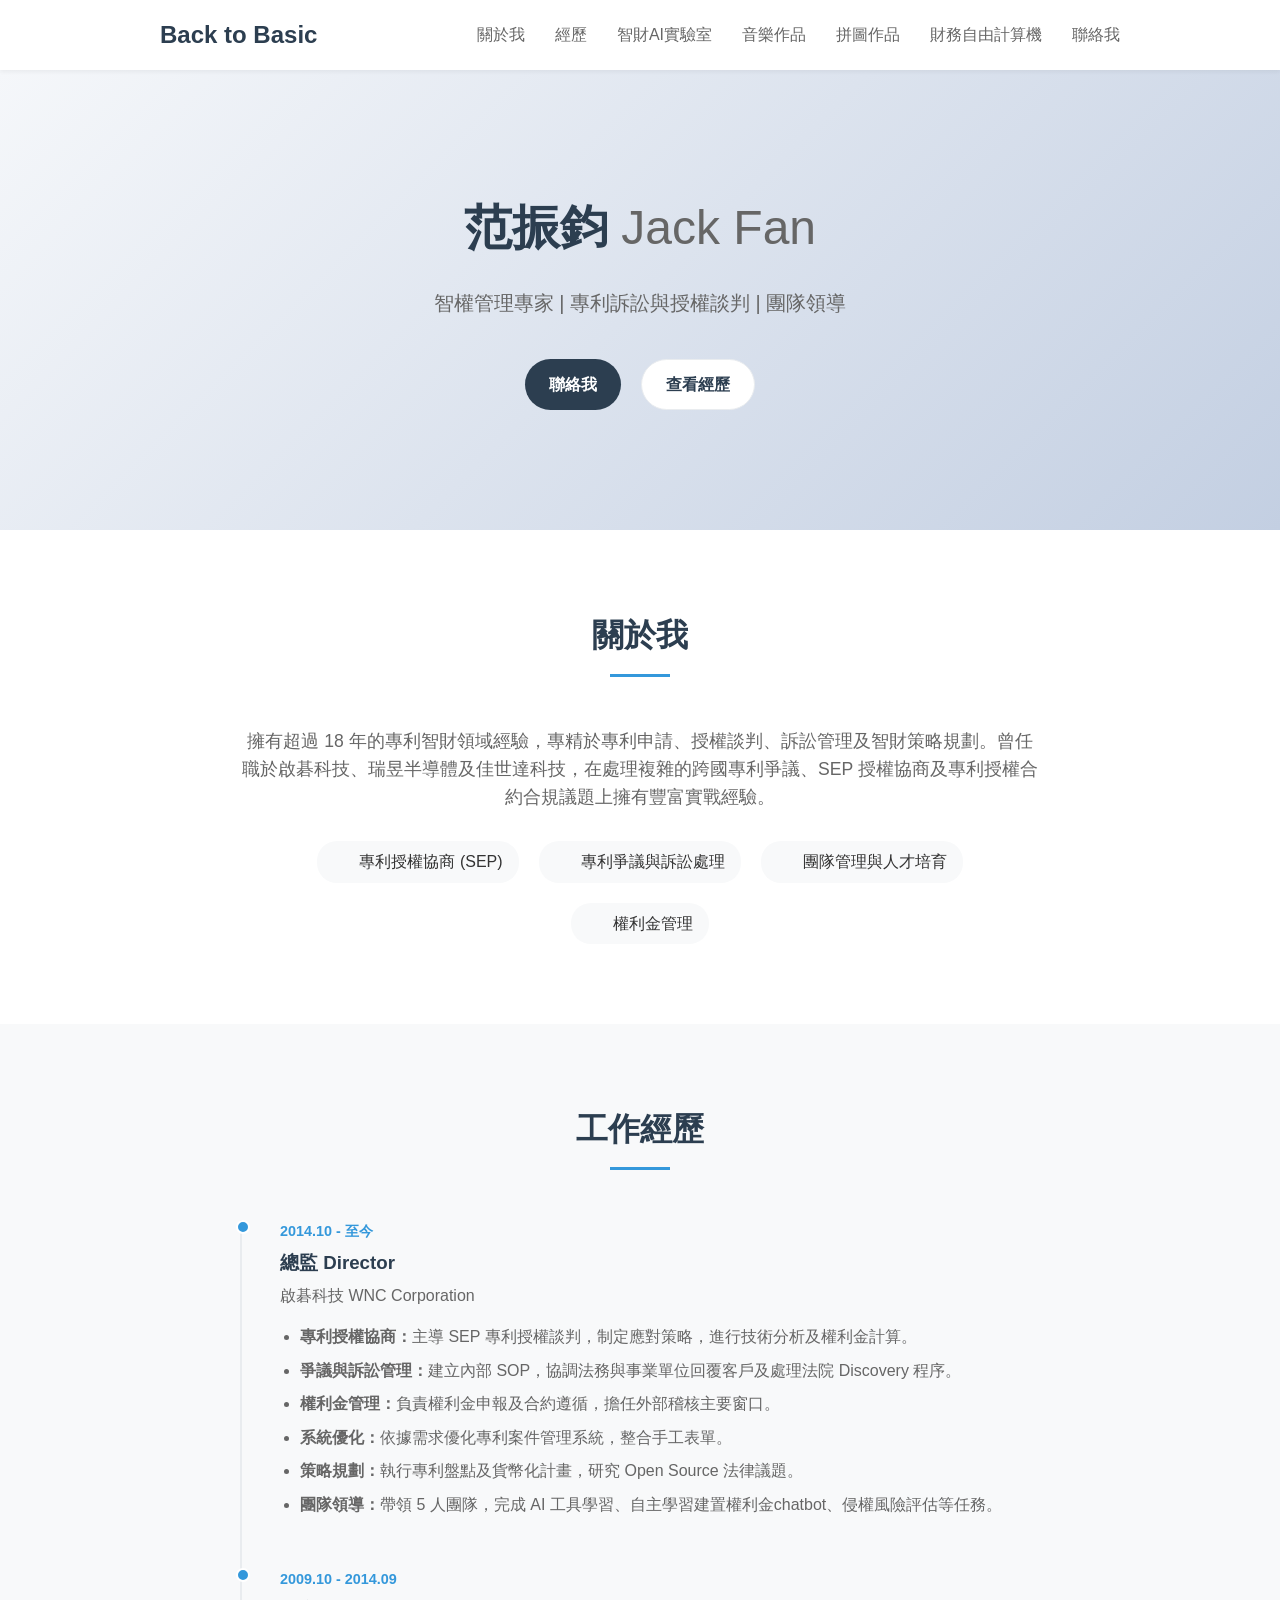
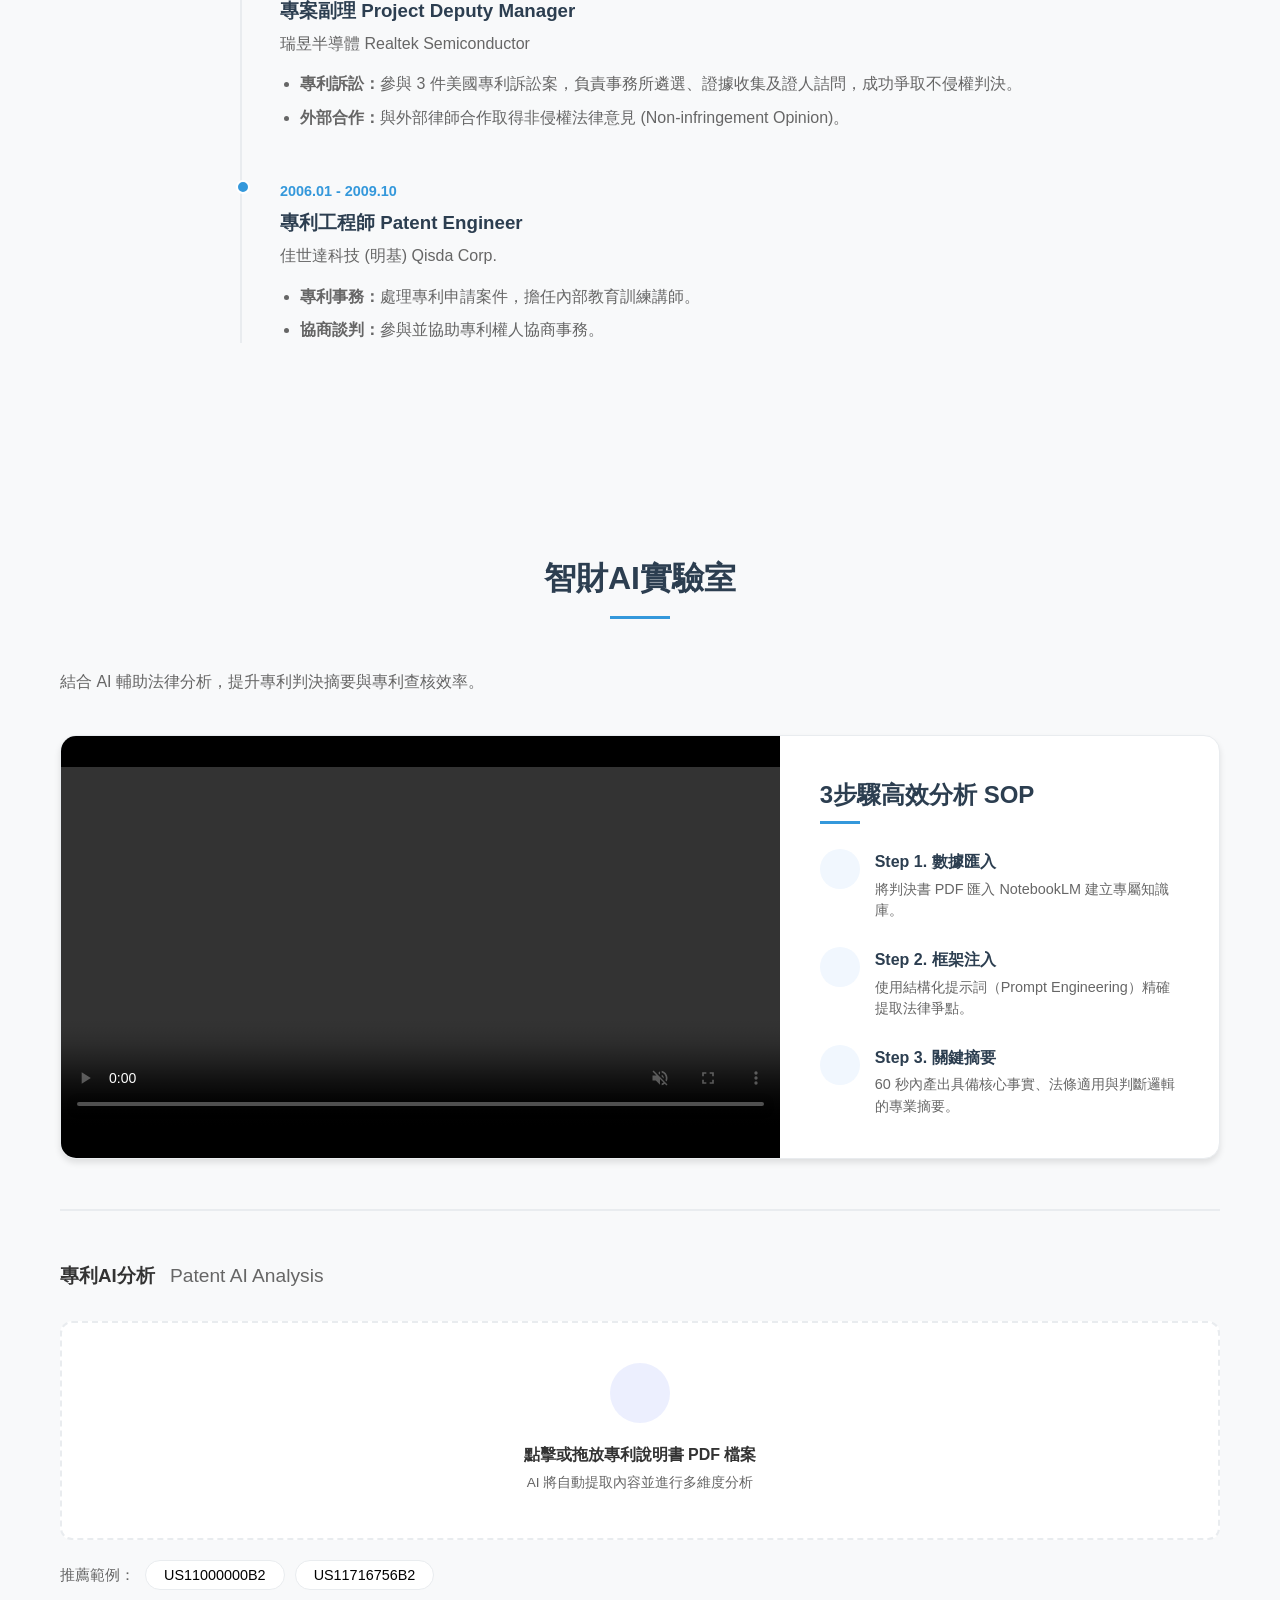
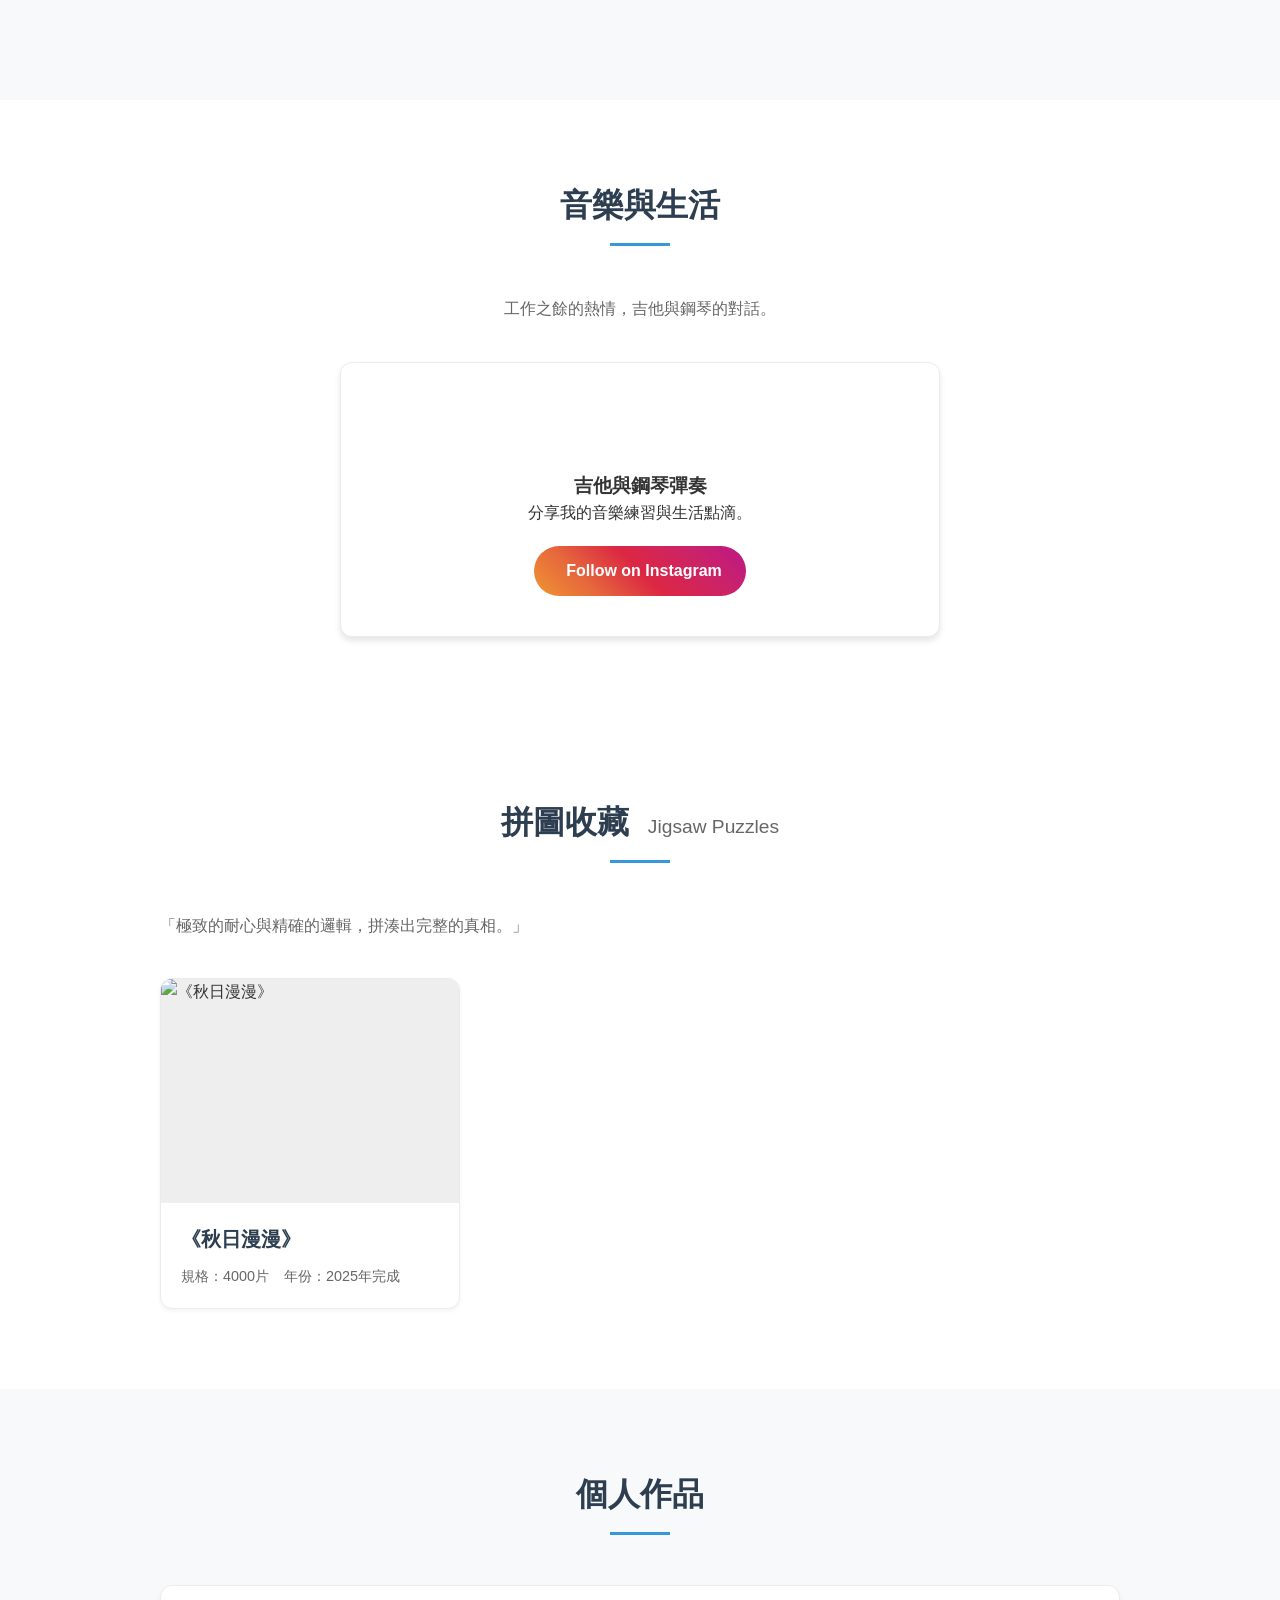
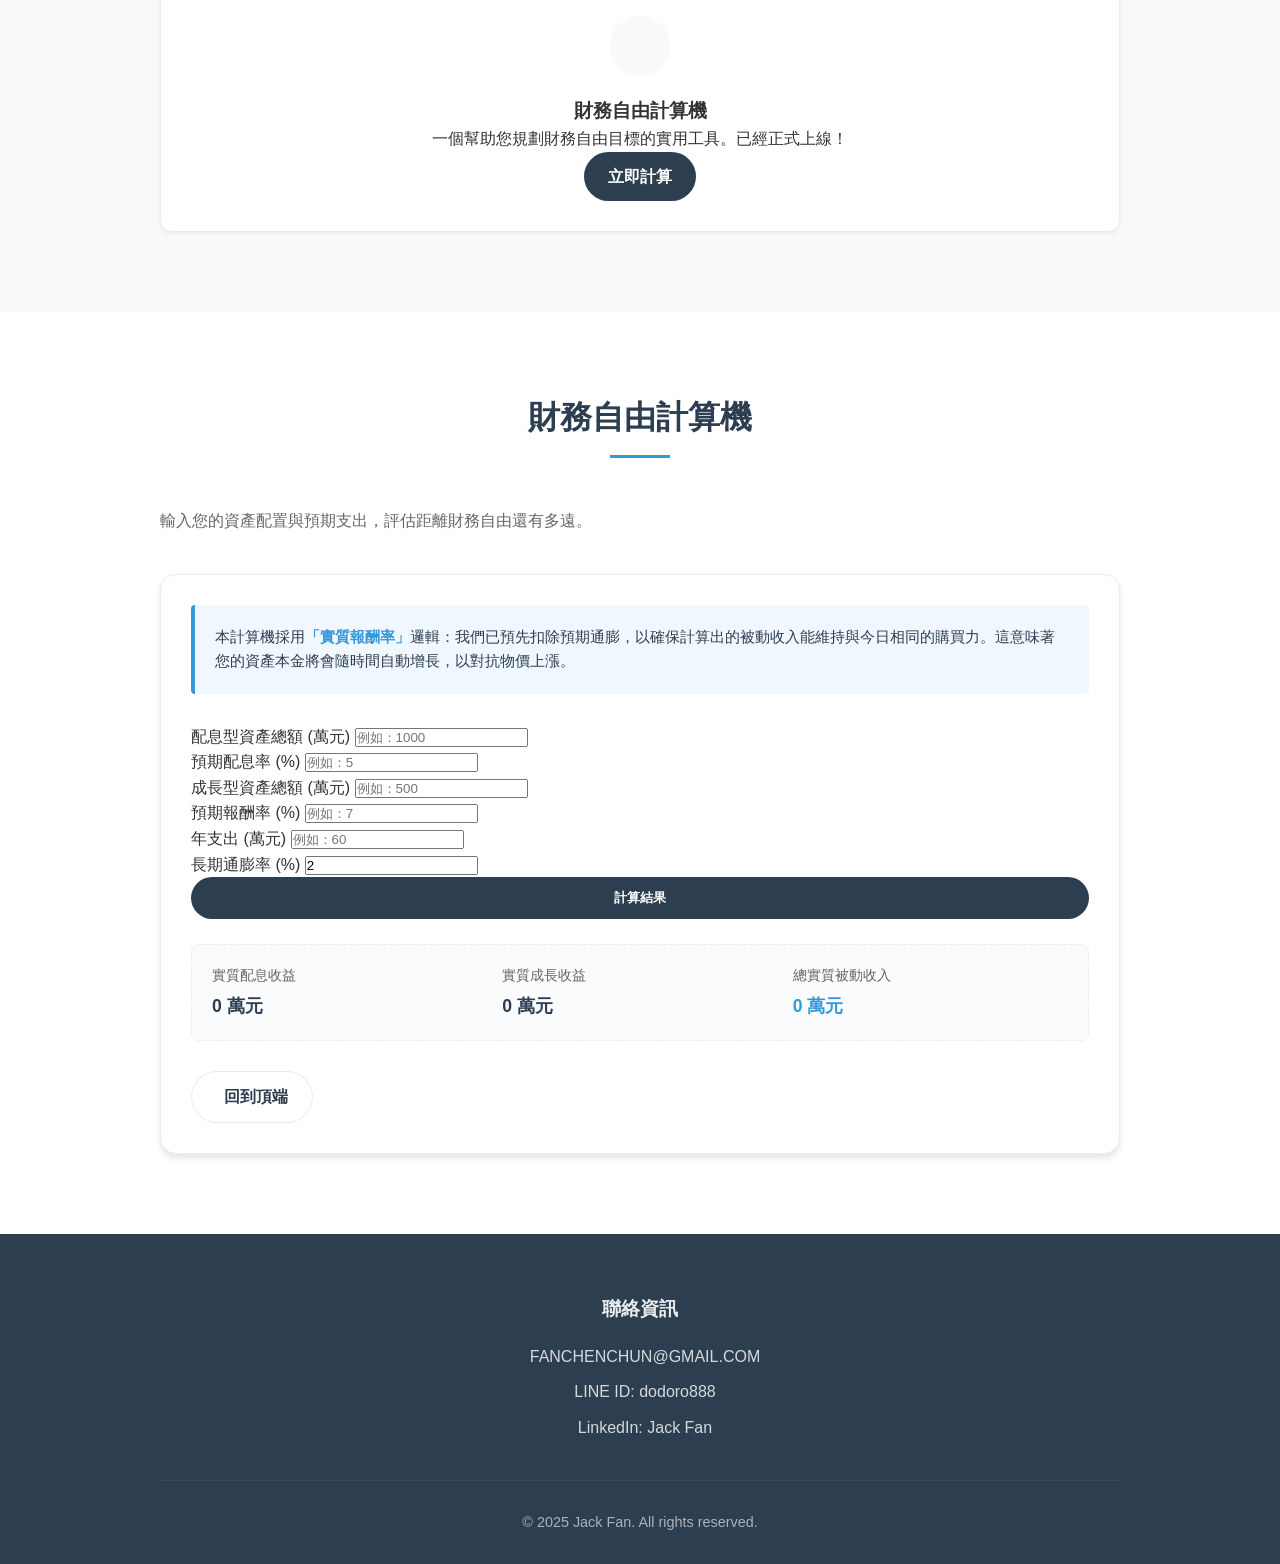
==== commit afa6a71a: "fix: 主頁面 AI 實驗室標題更正為「智財AI實驗室」" ====
--- a/index.html
+++ b/index.html
@@ -35,7 +35,7 @@
             <ul class="nav-links">
                 <li><a href="#about">關於我</a></li>
                 <li><a href="#experience">經歷</a></li>
-                <li><a href="#ai-lab">專利AI實驗室</a></li>
+                <li><a href="#ai-lab">智財AI實驗室</a></li>
                 <li><a href="#music">音樂作品</a></li>
                 <li><a href="#puzzles">拼圖作品</a></li>
                 <li><a href="#calculator">財務自由計算機</a></li>
@@ -133,7 +133,7 @@
         <!-- AI Patent Lab Section -->
         <section id="ai-lab" class="section bg-light">
             <div class="container">
-                <h2 class="section-title">專利AI實驗室</h2>
+                <h2 class="section-title">智財AI實驗室</h2>
                 <p class="section-desc">結合 AI 輔助法律分析，提升專利判決摘要與專利查核效率。</p>
 
                 <div class="ai-lab-item">
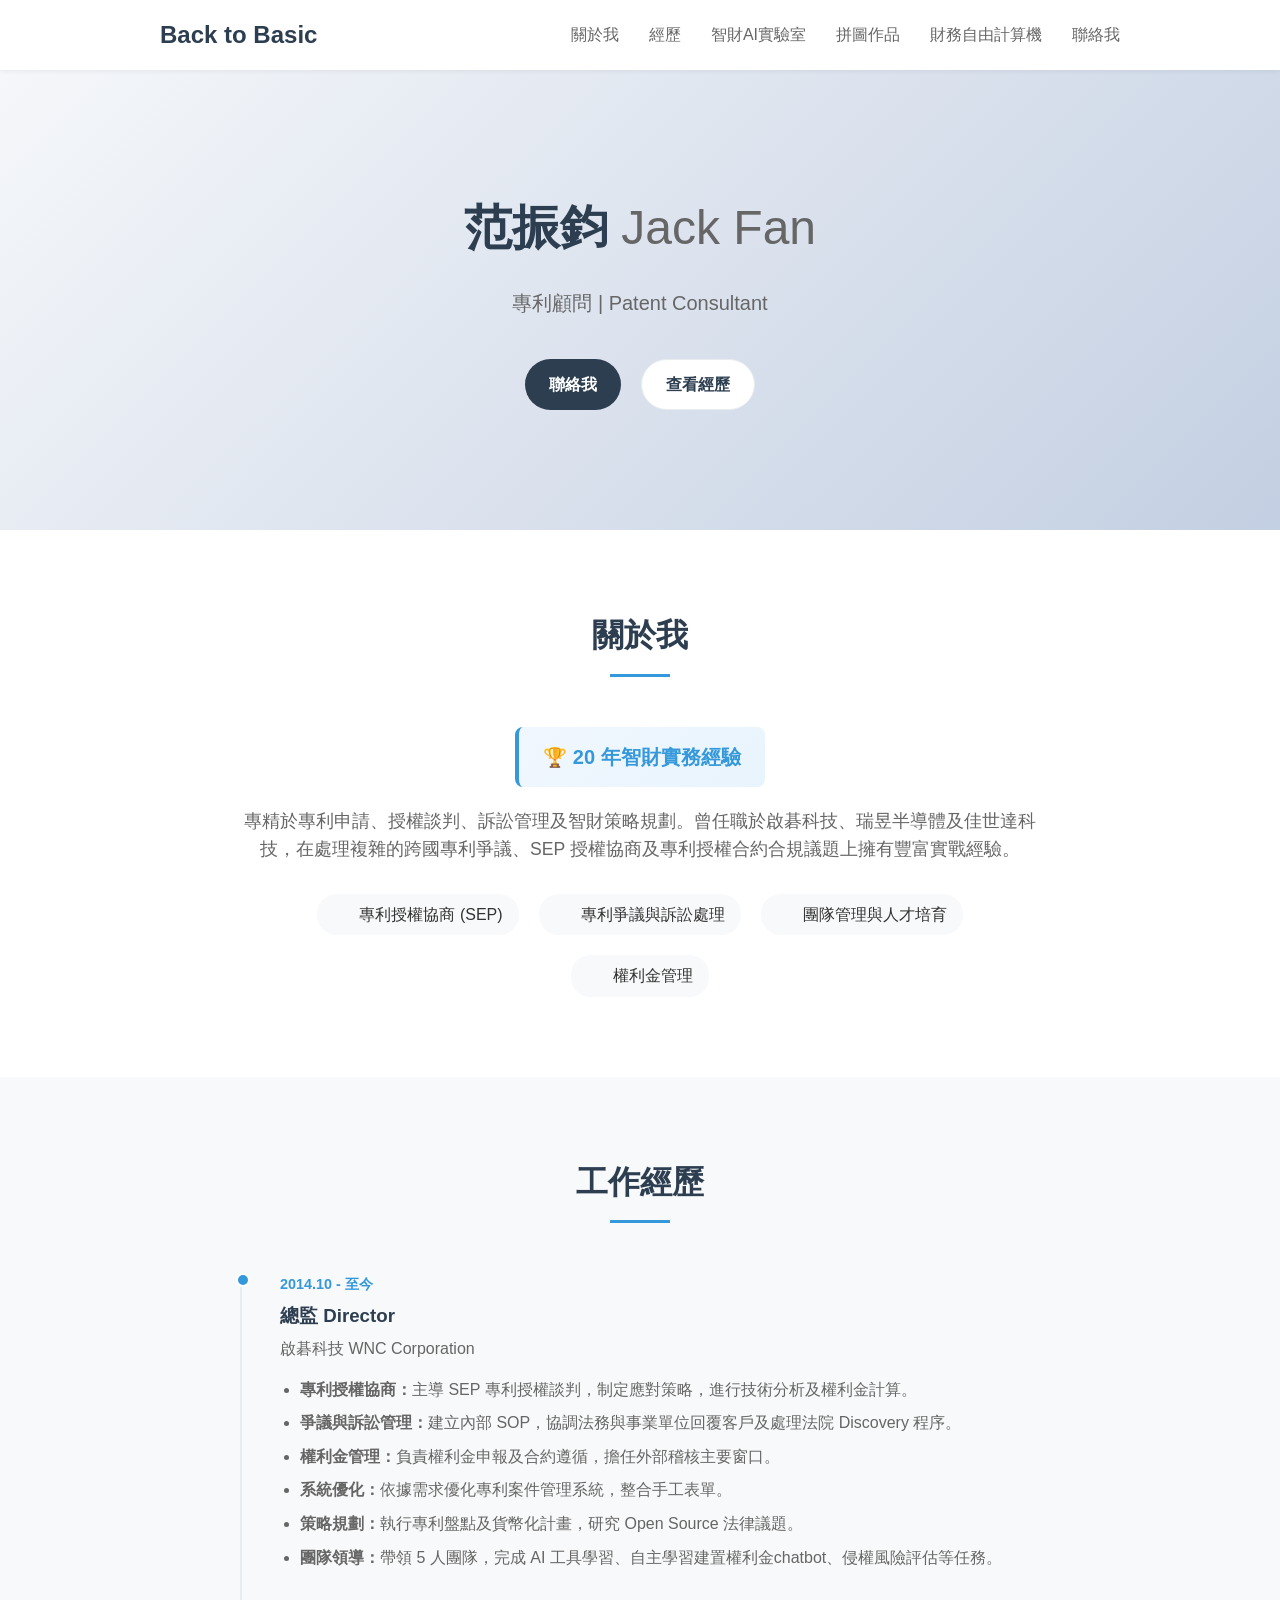
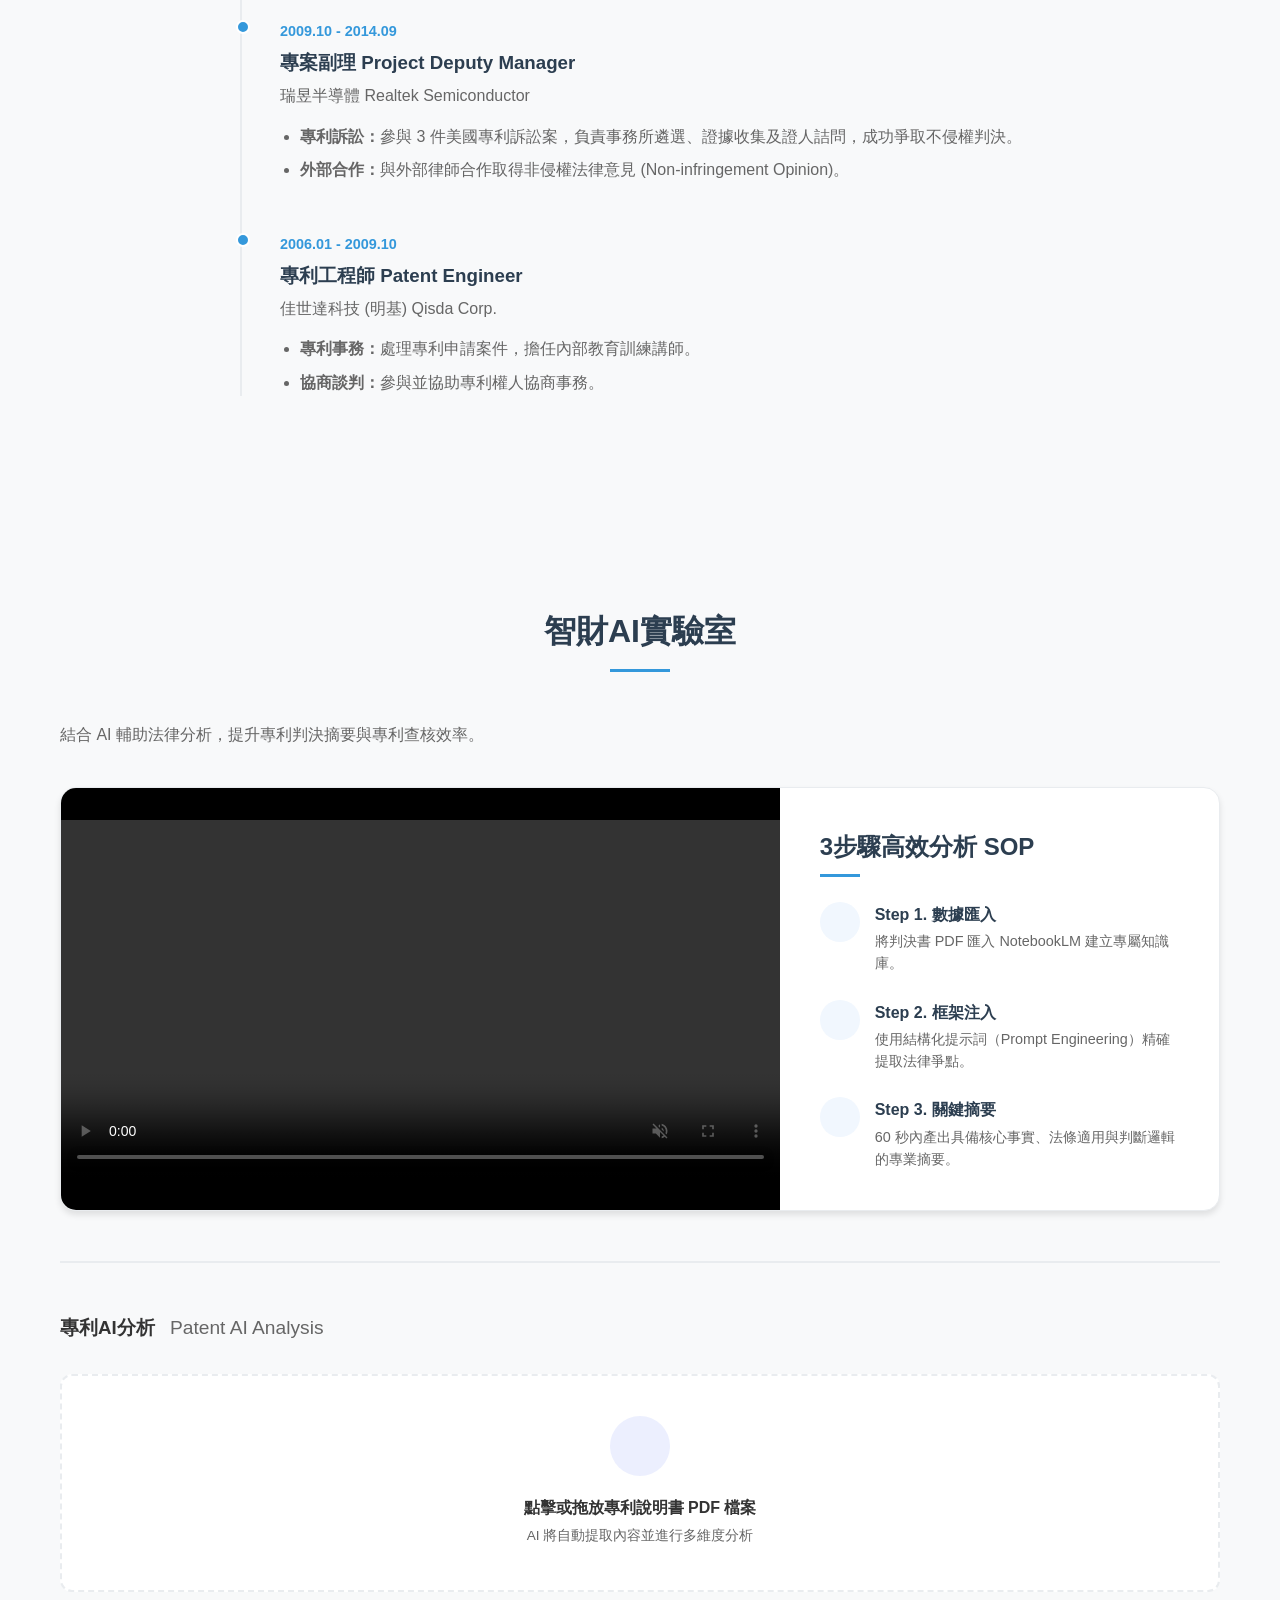
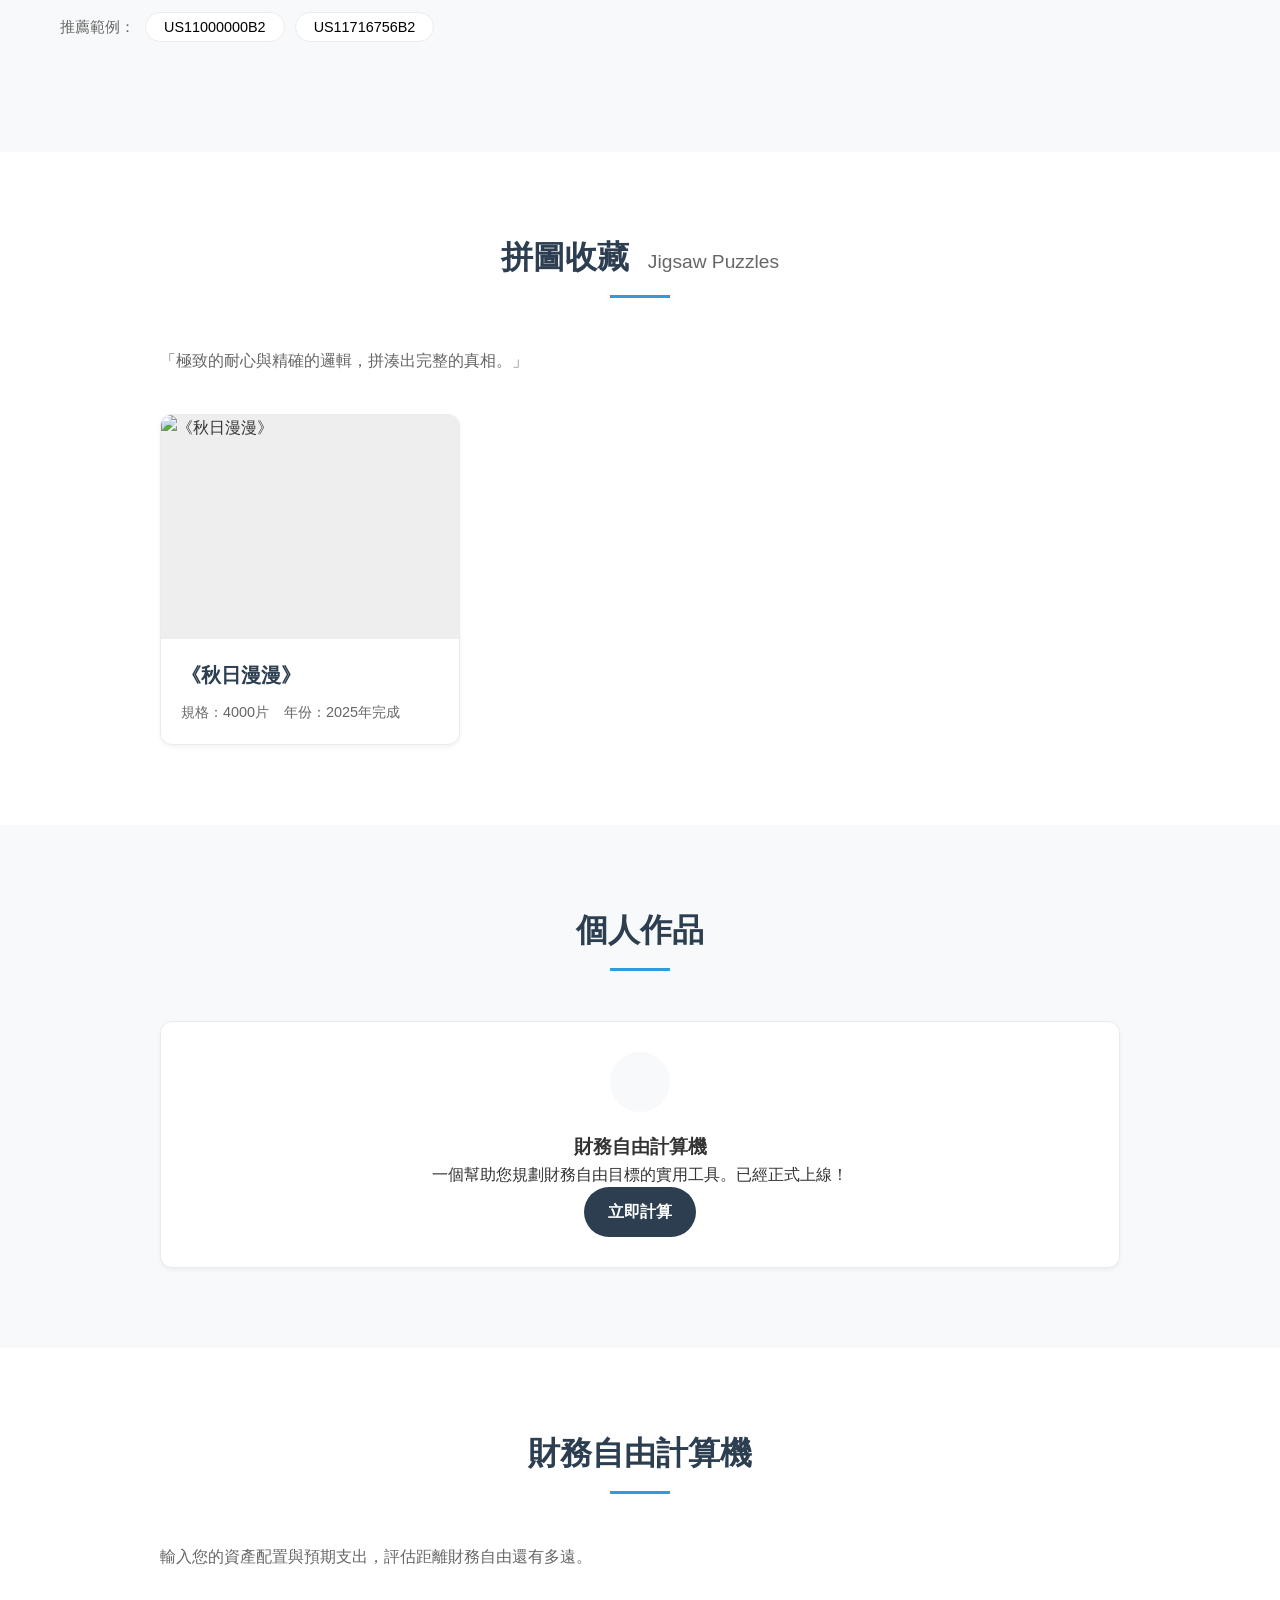
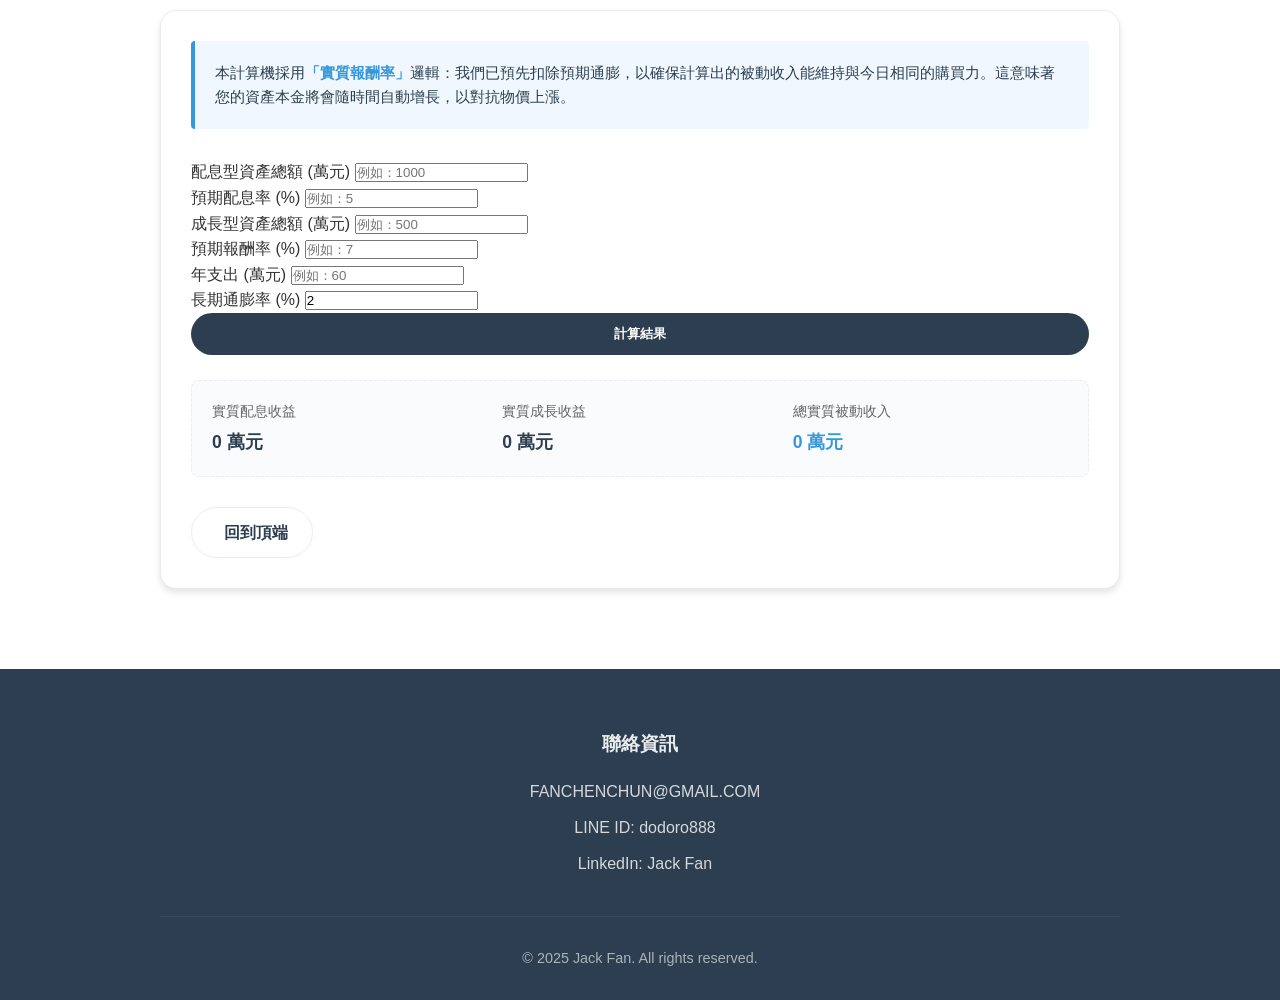
==== commit bb850ce8: "refactor: remove music section, update title to Patent Consultant, highlight 20yr IP experience" ====
--- a/index.html
+++ b/index.html
@@ -4,7 +4,7 @@
 <head>
     <meta charset="UTF-8">
     <meta name="viewport" content="width=device-width, initial-scale=1.0">
-    <title>范振鈞 Jack Fan | 專利與法務專業</title>
+    <title>范振鈞 Jack Fan | 專利顧問 | Patent Consultant</title>
 
     <script async src="https://www.googletagmanager.com/gtag/js?id=G-27MGG8WBBH"></script>
     <script>
@@ -15,7 +15,7 @@
         gtag('config', 'G-27MGG8WBBH');
     </script>
 
-    <meta property="og:title" content="范振鈞 Jack Fan | 專利與法務專業履歷">
+    <meta property="og:title" content="范振鈞 Jack Fan | 專利顧問 | Patent Consultant">
     <meta property="og:description" content="智權管理專家，專精於專利訴訟、授權談判與團隊領導。點擊查看完整線上履歷。">
     <meta property="og:image" content="https://fanchenchun.github.io/cv/preview.png">
     <meta property="og:url" content="https://fanchenchun.github.io/cv/">
@@ -36,7 +36,7 @@
                 <li><a href="#about">關於我</a></li>
                 <li><a href="#experience">經歷</a></li>
                 <li><a href="#ai-lab">智財AI實驗室</a></li>
-                <li><a href="#music">音樂作品</a></li>
+
                 <li><a href="#puzzles">拼圖作品</a></li>
                 <li><a href="#calculator">財務自由計算機</a></li>
                 <li><a href="#contact">聯絡我</a></li>
@@ -52,7 +52,7 @@
         <section id="hero" class="hero-section">
             <div class="container hero-content">
                 <h1>范振鈞 <span class="en-name">Jack Fan</span></h1>
-                <p class="subtitle">智權管理專家 | 專利訴訟與授權談判 | 團隊領導</p>
+                <p class="subtitle">專利顧問 | Patent Consultant</p>
                 <div class="hero-actions">
                     <a href="#contact" class="btn primary">聯絡我</a>
                     <a href="#experience" class="btn secondary">查看經歷</a>
@@ -66,8 +66,8 @@
                 <h2 class="section-title">關於我</h2>
                 <div class="about-content">
                     <div class="bio">
-                        <p>擁有超過 18 年的專利智財領域經驗，專精於專利申請、授權談判、訴訟管理及智財策略規劃。曾任職於啟碁科技、瑞昱半導體及佳世達科技，在處理複雜的跨國專利爭議、SEP
-                            授權協商及專利授權合約合規議題上擁有豐富實戰經驗。</p>
+                        <p class="experience-highlight">🏆 <strong>20 年智財實務經驗</strong></p>
+                        <p>專精於專利申請、授權談判、訴訟管理及智財策略規劃。曾任職於啟碁科技、瑞昱半導體及佳世達科技，在處理複雜的跨國專利爭議、SEP 授權協商及專利授權合約合規議題上擁有豐富實戰經驗。</p>
                         <ul class="key-skills">
                             <li><i data-lucide="check-circle"></i> 專利授權協商 (SEP)</li>
                             <li><i data-lucide="check-circle"></i> 專利爭議與訴訟處理</li>
@@ -229,26 +229,7 @@
             </div>
         </section>
 
-        <!-- Music Section -->
-        <section id="music" class="section music-section">
-            <div class="container">
-                <h2 class="section-title">音樂與生活</h2>
-                <p class="section-desc">工作之餘的熱情，吉他與鋼琴的對話。</p>
-
-                <div class="music-card">
-                    <div class="music-icons">
-                        <i data-lucide="guitar" class="music-icon"></i>
-                        <i data-lucide="music" class="music-icon lg"></i>
-                        <i data-lucide="piano" class="music-icon"></i>
-                    </div>
-                    <h3>吉他與鋼琴彈奏</h3>
-                    <p>分享我的音樂練習與生活點滴。</p>
-                    <a href="https://www.instagram.com/jackfan54" target="_blank" class="btn instagram-btn">
-                        <i data-lucide="instagram"></i> Follow on Instagram
-                    </a>
-                </div>
-            </div>
-        </section>
+
 
         <!-- Puzzles Section -->
         <section id="puzzles" class="section">
--- a/styles.css
+++ b/styles.css
@@ -190,6 +190,22 @@
     font-size: 1.1rem;
     margin-bottom: 30px;
     color: var(--text-secondary);
+}
+
+.experience-highlight {
+    display: inline-block;
+    background: linear-gradient(135deg, #f1f7fe 0%, #e8f4fd 100%);
+    border-left: 4px solid var(--accent-color);
+    border-radius: 8px;
+    padding: 14px 24px;
+    font-size: 1.2rem !important;
+    color: var(--primary-color) !important;
+    margin-bottom: 20px !important;
+}
+
+.experience-highlight strong {
+    color: var(--accent-color);
+    font-size: 1.25rem;
 }
 
 .key-skills {
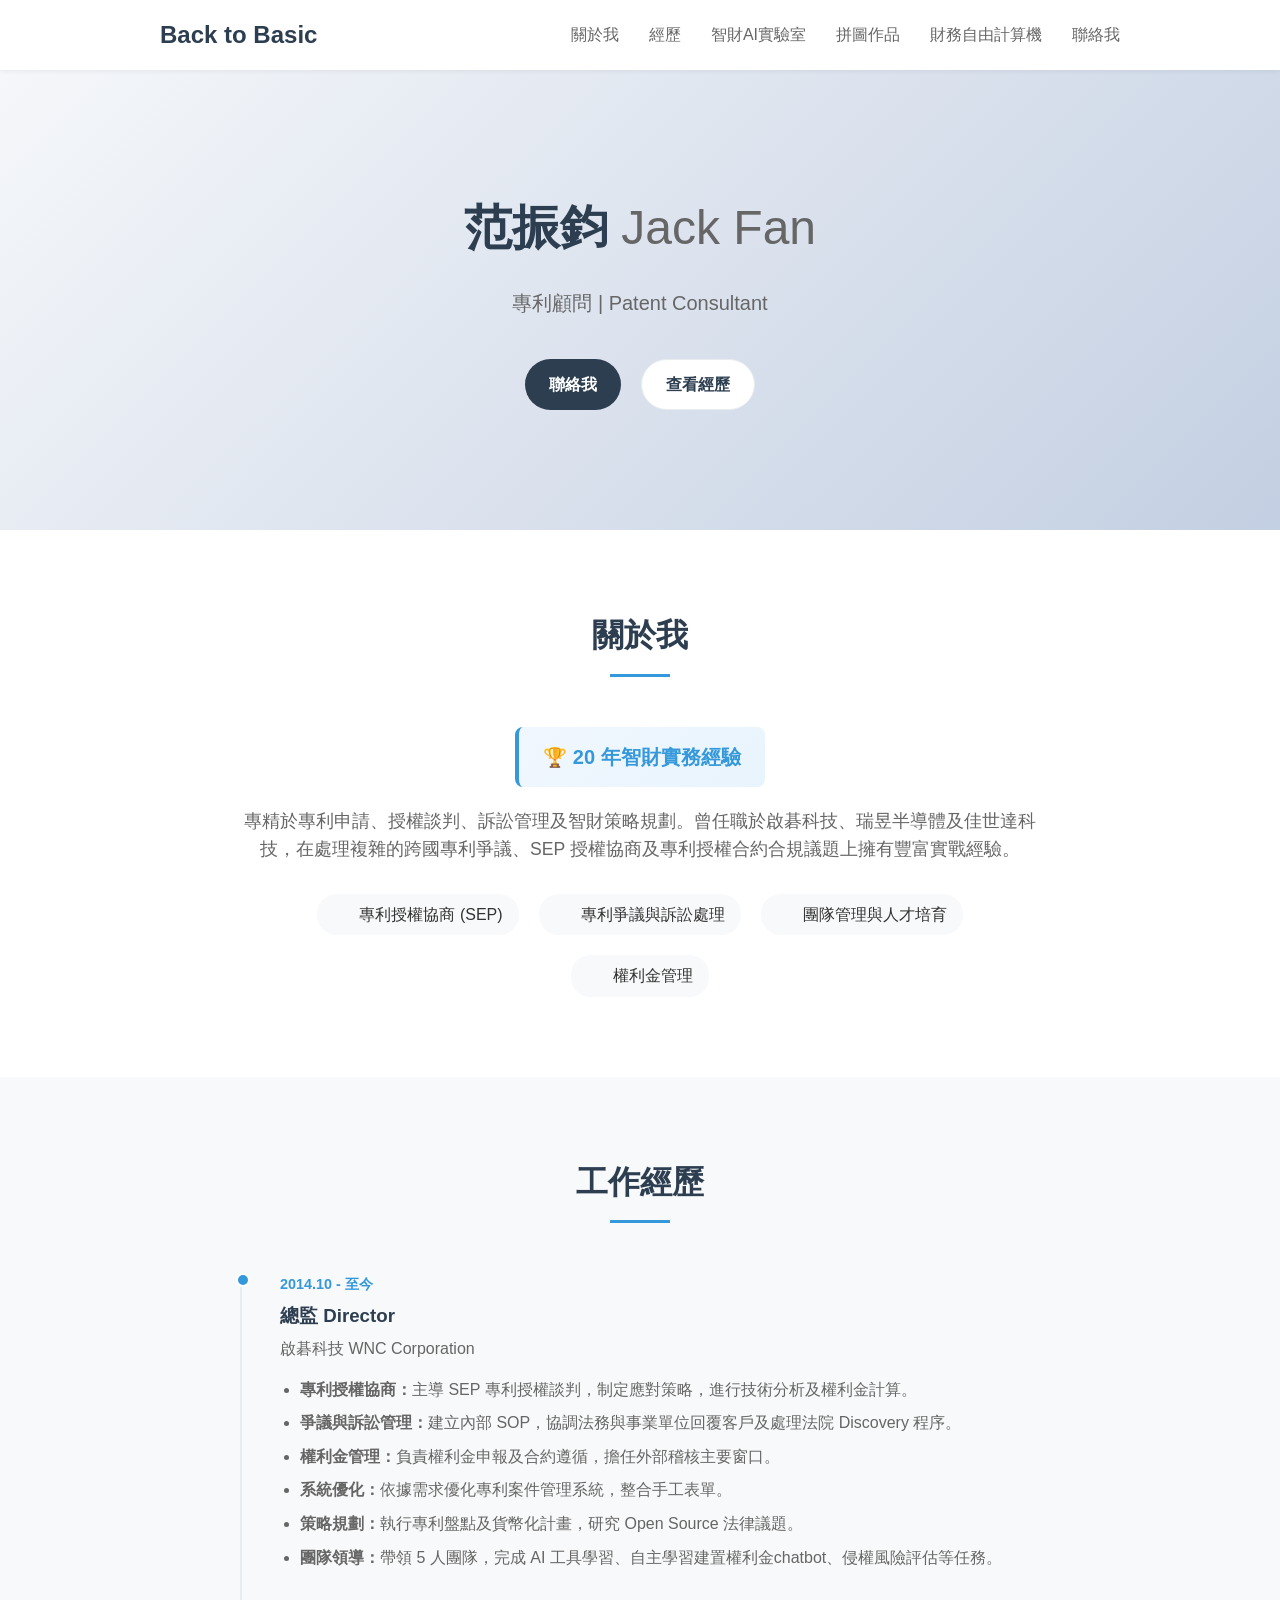
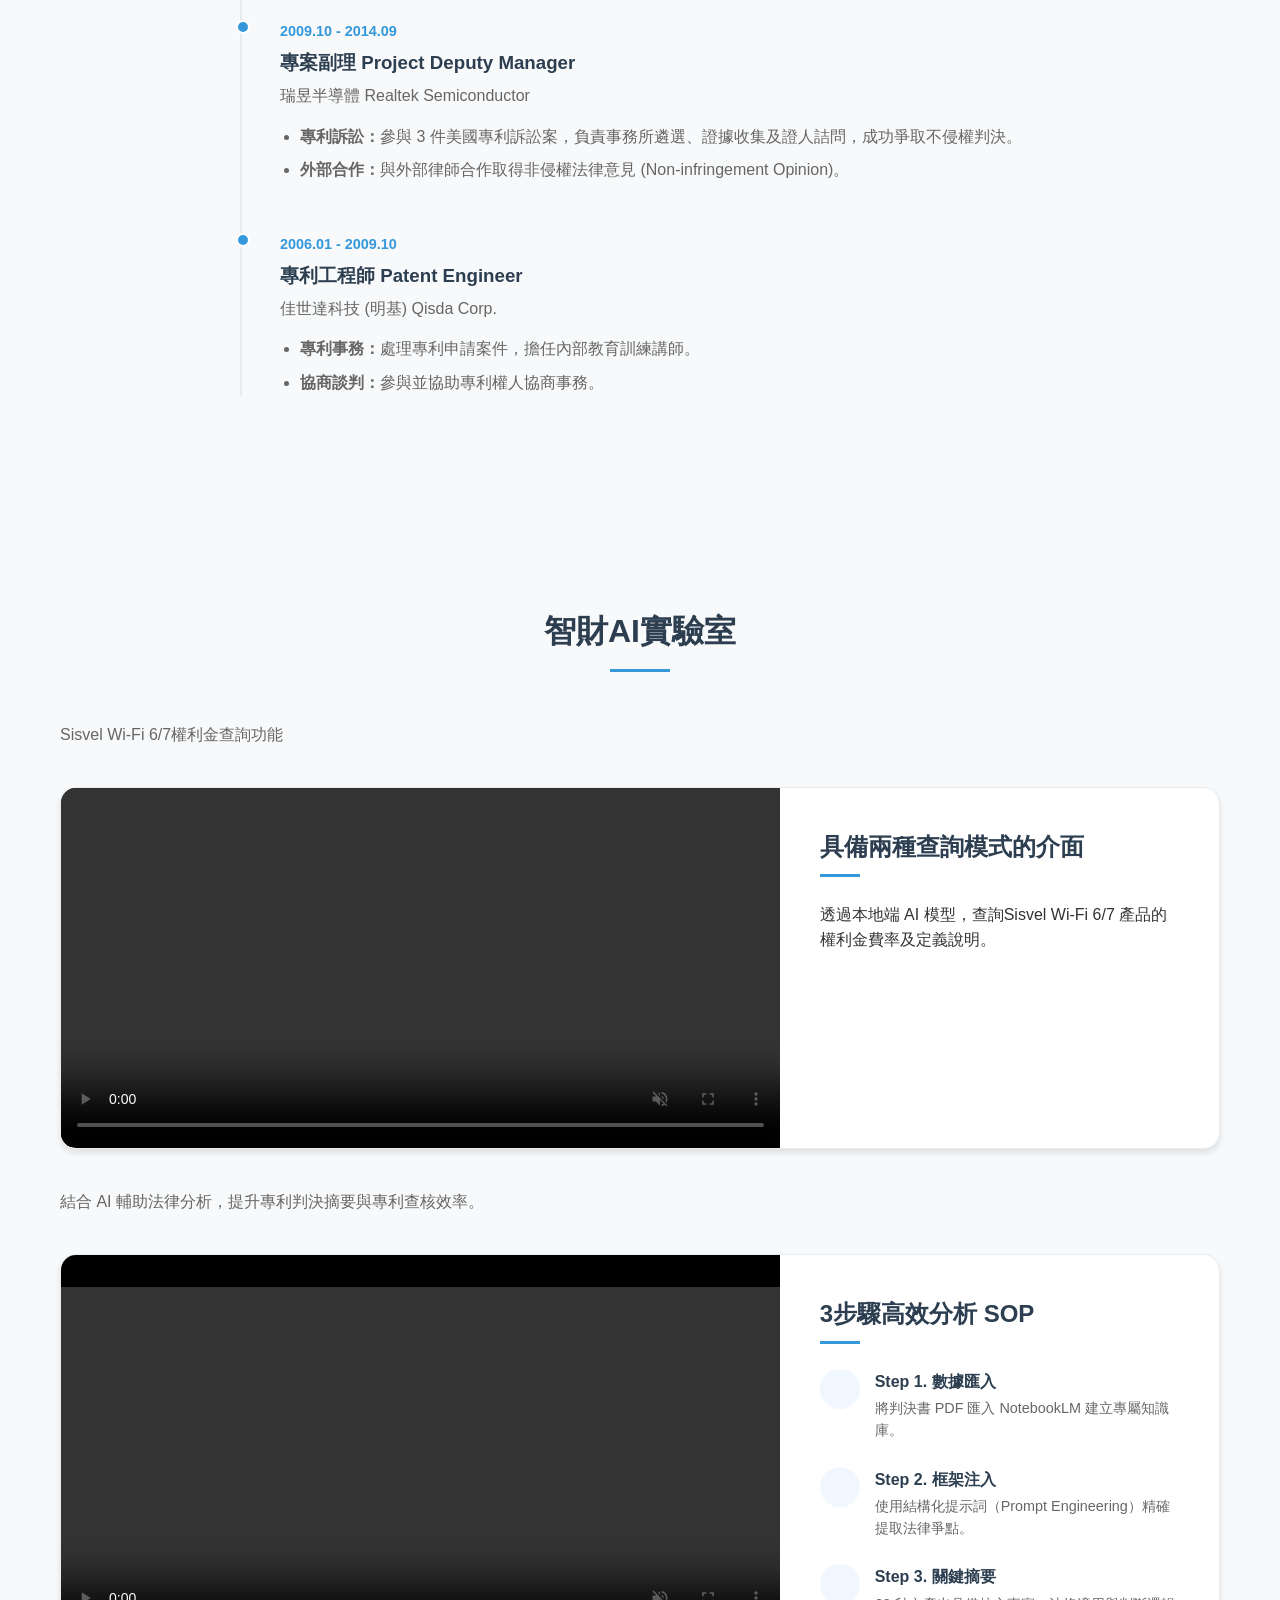
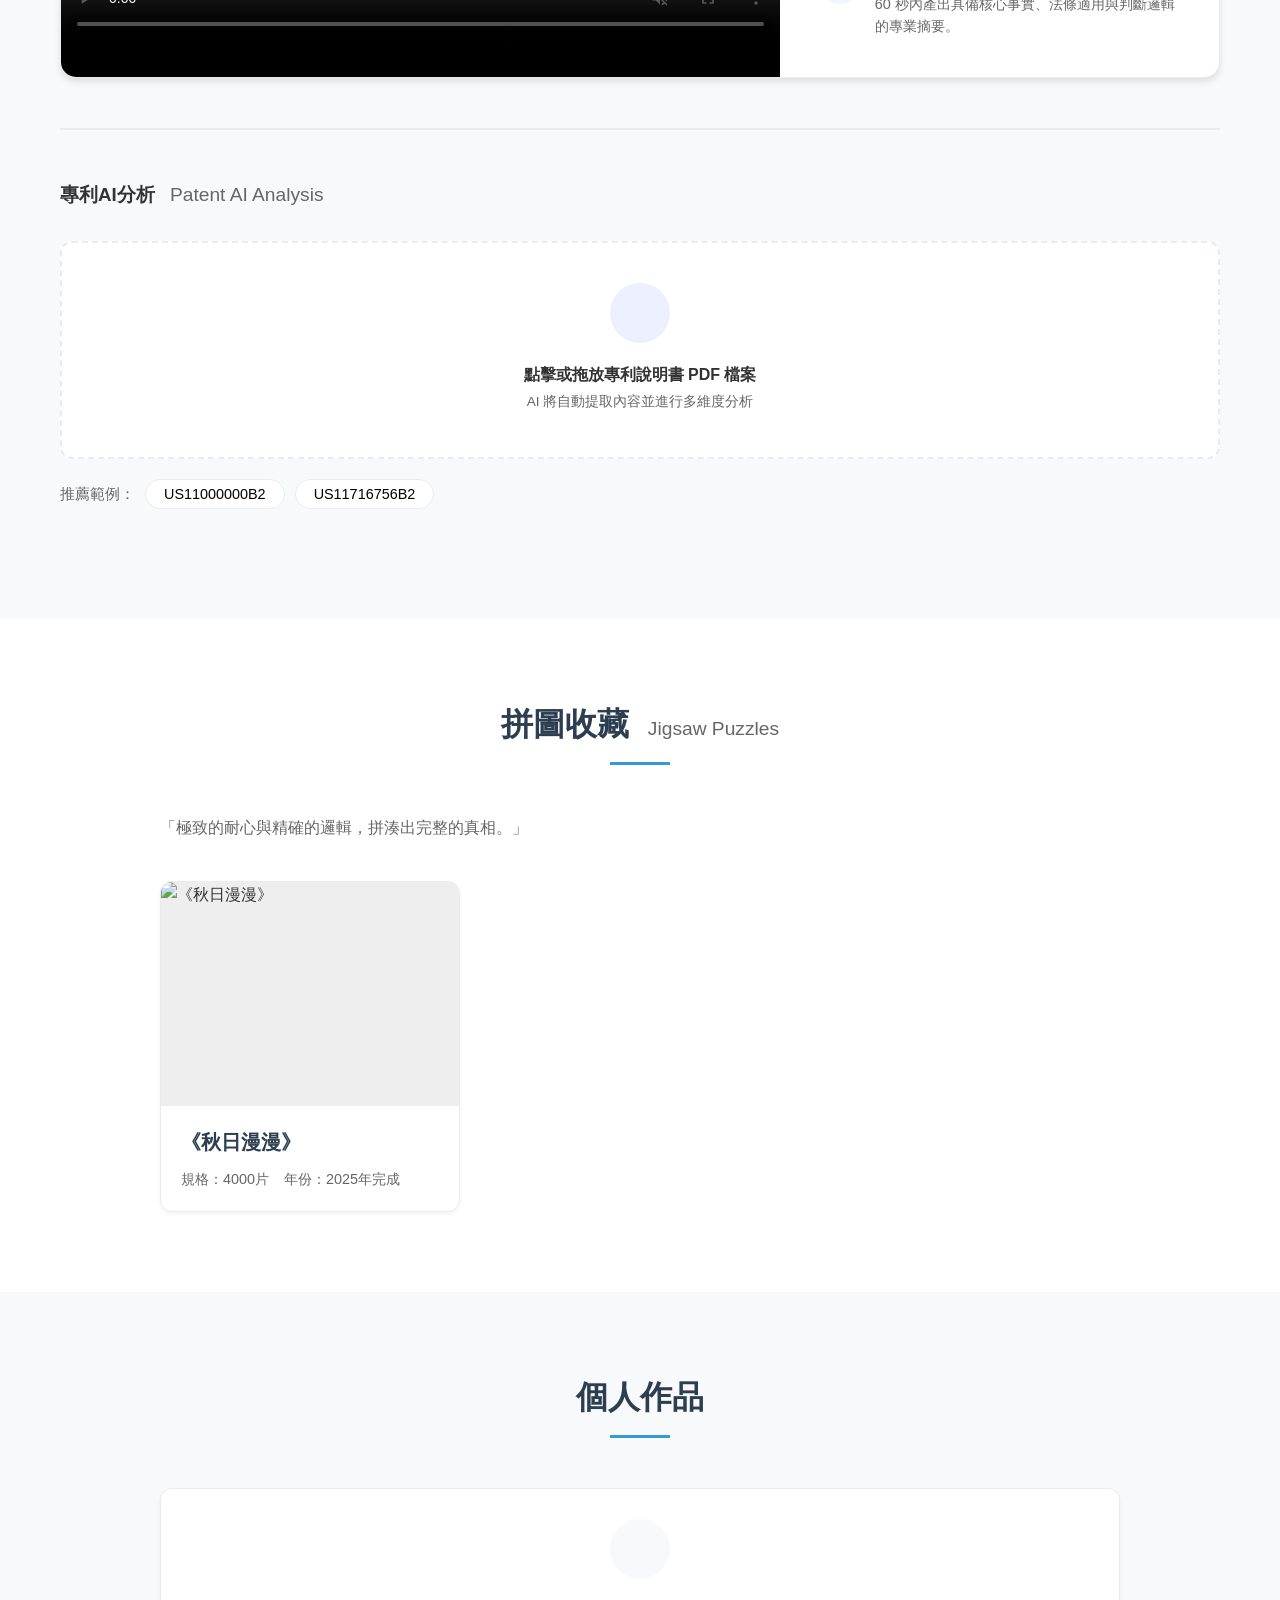
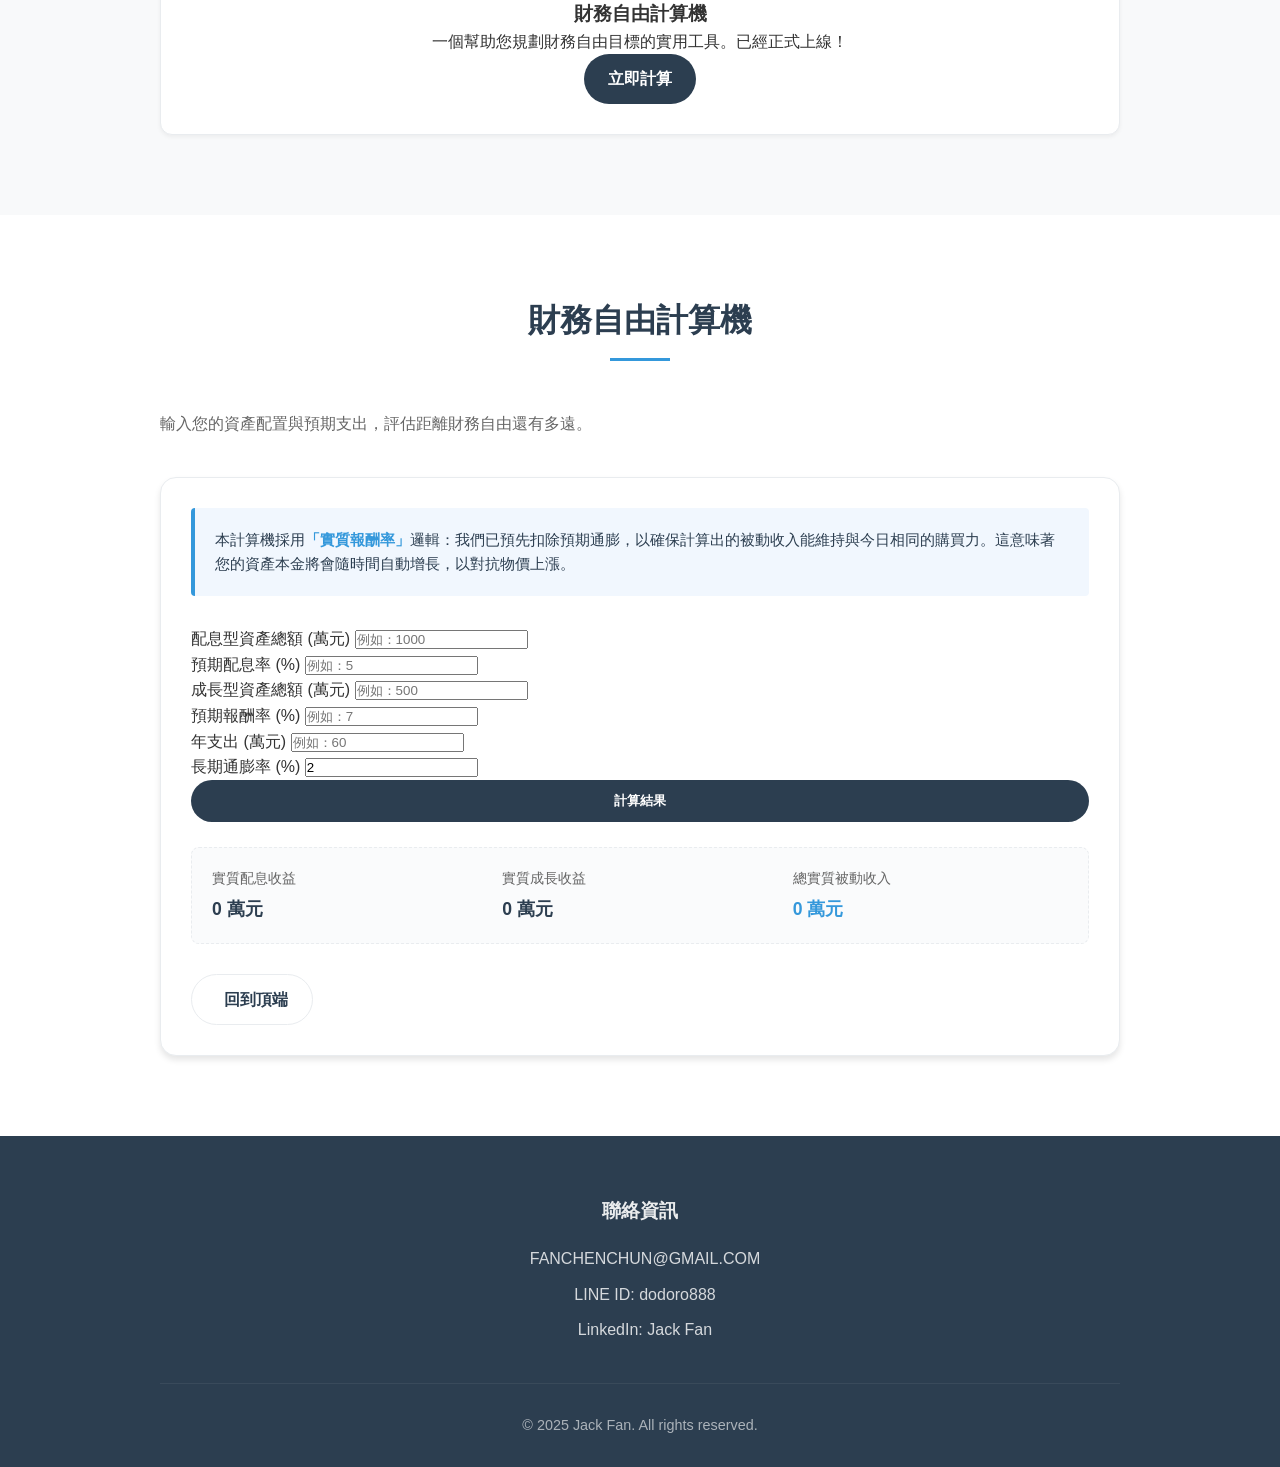
==== commit 2a5d19a0: "fix: 調整智財AI實驗室排版，加入影片說明標題" ====
--- a/index.html
+++ b/index.html
@@ -134,8 +134,23 @@
         <section id="ai-lab" class="section bg-light">
             <div class="container">
                 <h2 class="section-title">智財AI實驗室</h2>
+
+                <!-- Sisvel Wi-Fi 權利金查詢助理 -->
+                <p class="section-desc">Sisvel Wi-Fi 6/7權利金查詢功能</p>
+                <div class="ai-lab-item">
+                    <div class="ai-lab-video">
+                        <video controls preload="metadata" muted playsinline>
+                            <source src="video/SISVEL WIFI權利金.mp4#t=0.001" type="video/mp4">
+                            您的瀏覽器不支援影片播放。
+                        </video>
+                    </div>
+                    <div class="ai-lab-info">
+                        <h3>具備兩種查詢模式的介面</h3>
+                        <p>透過本地端 AI 模型，查詢Sisvel Wi-Fi 6/7 產品的權利金費率及定義說明。</p>
+                    </div>
+                </div>
+
                 <p class="section-desc">結合 AI 輔助法律分析，提升專利判決摘要與專利查核效率。</p>
-
                 <div class="ai-lab-item">
                     <div class="ai-lab-video">
                         <video controls preload="metadata" muted playsinline>
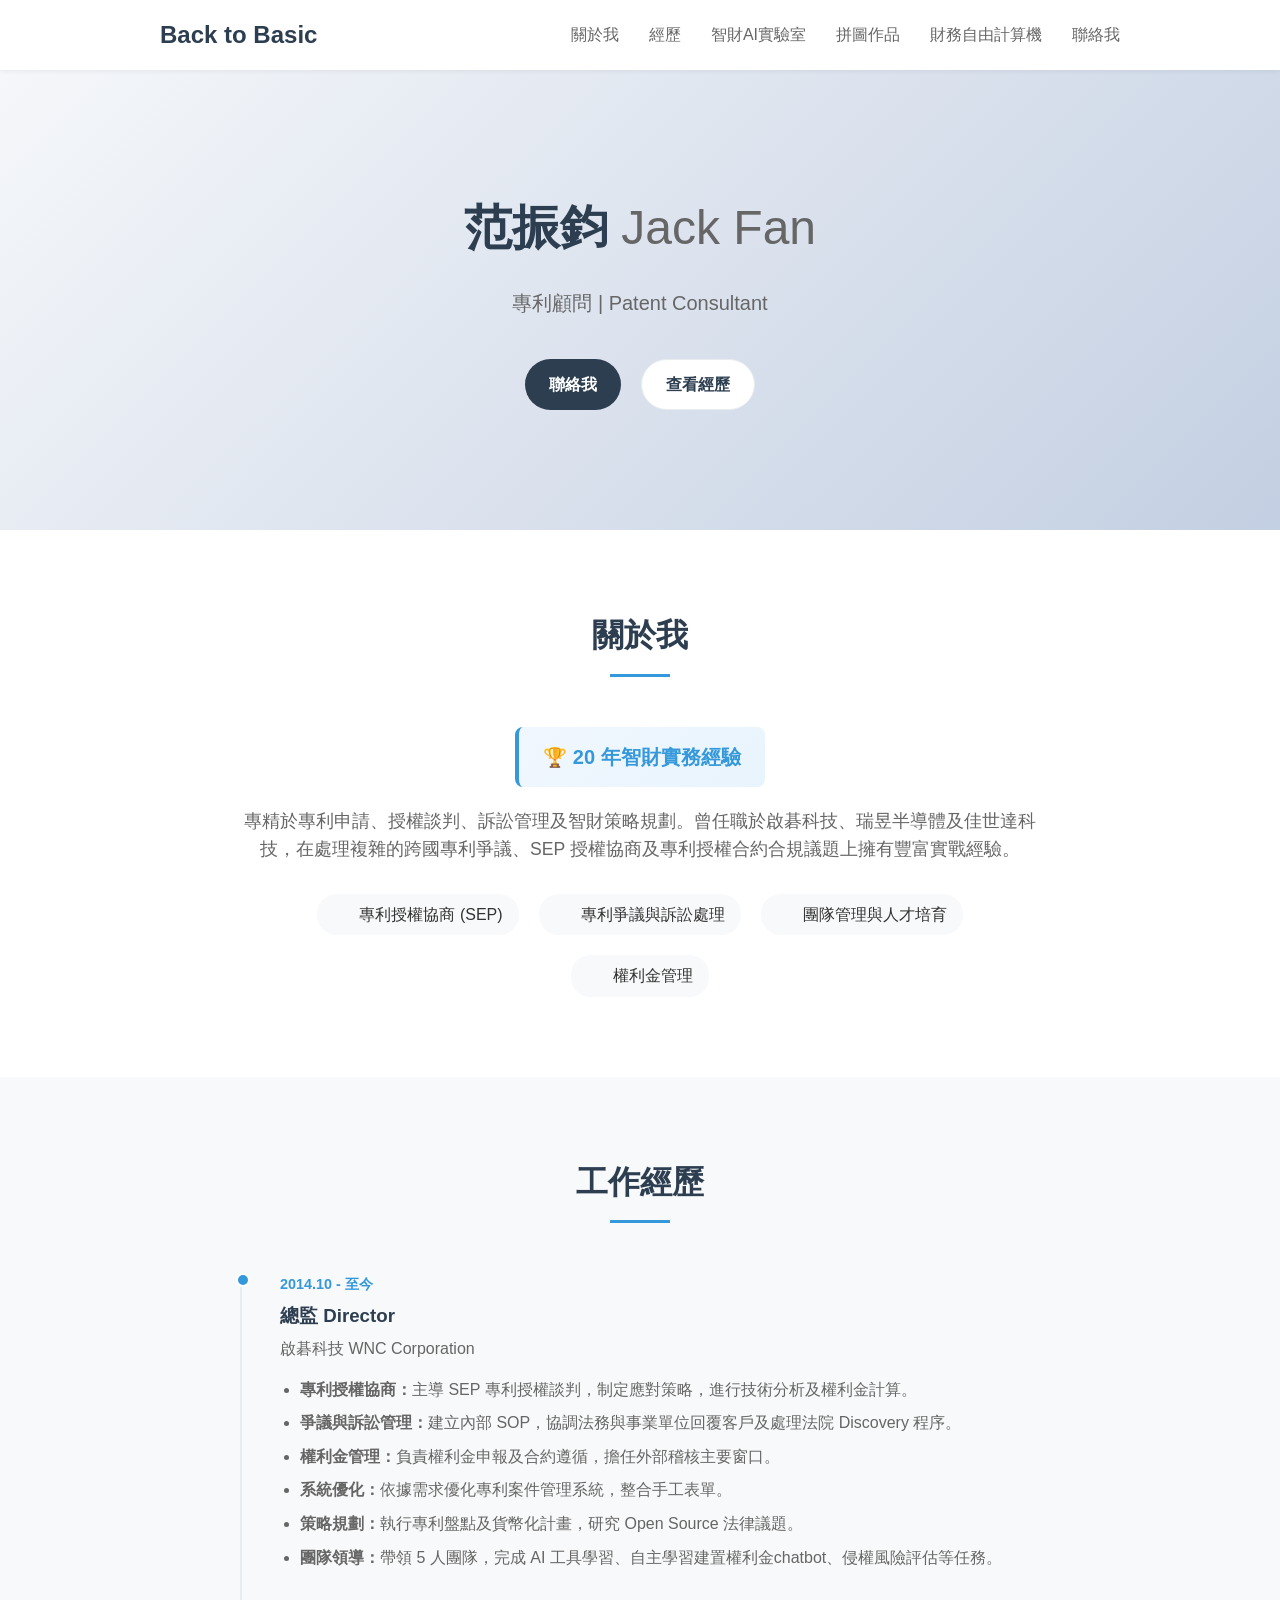
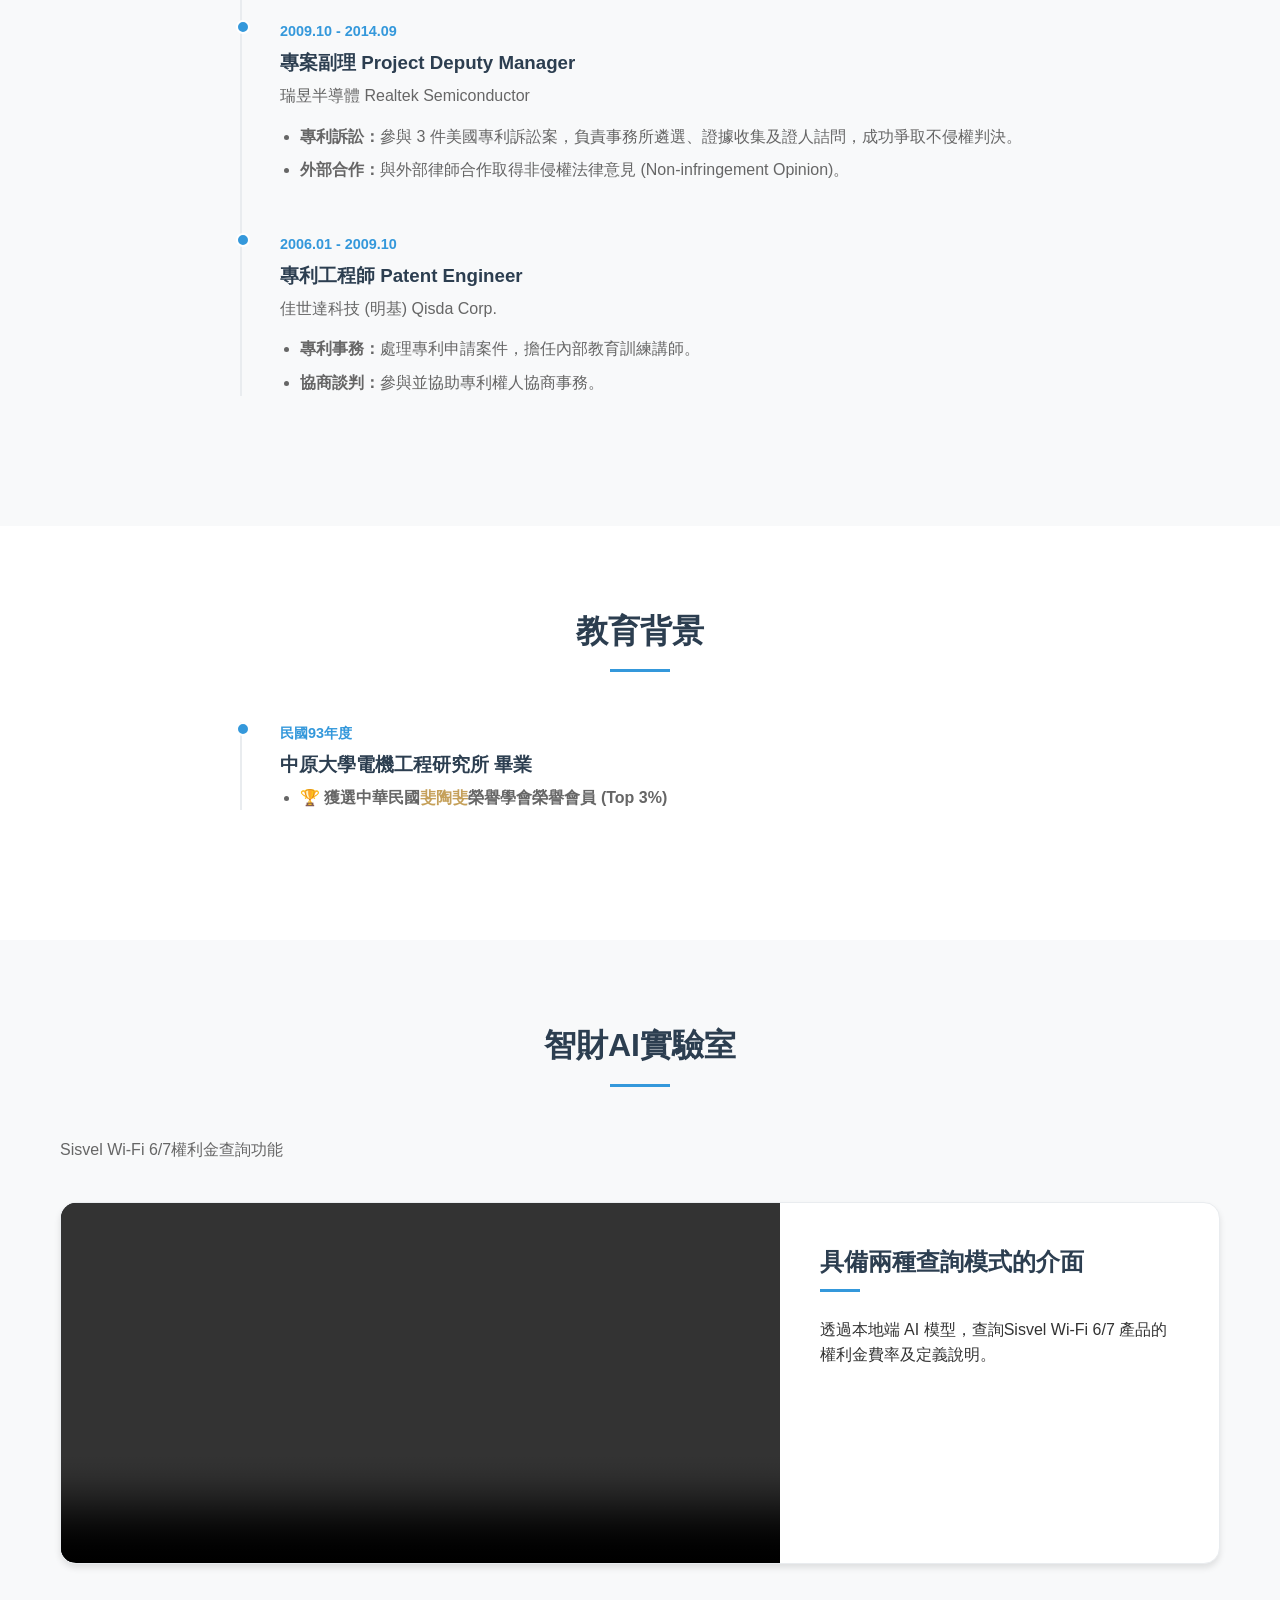
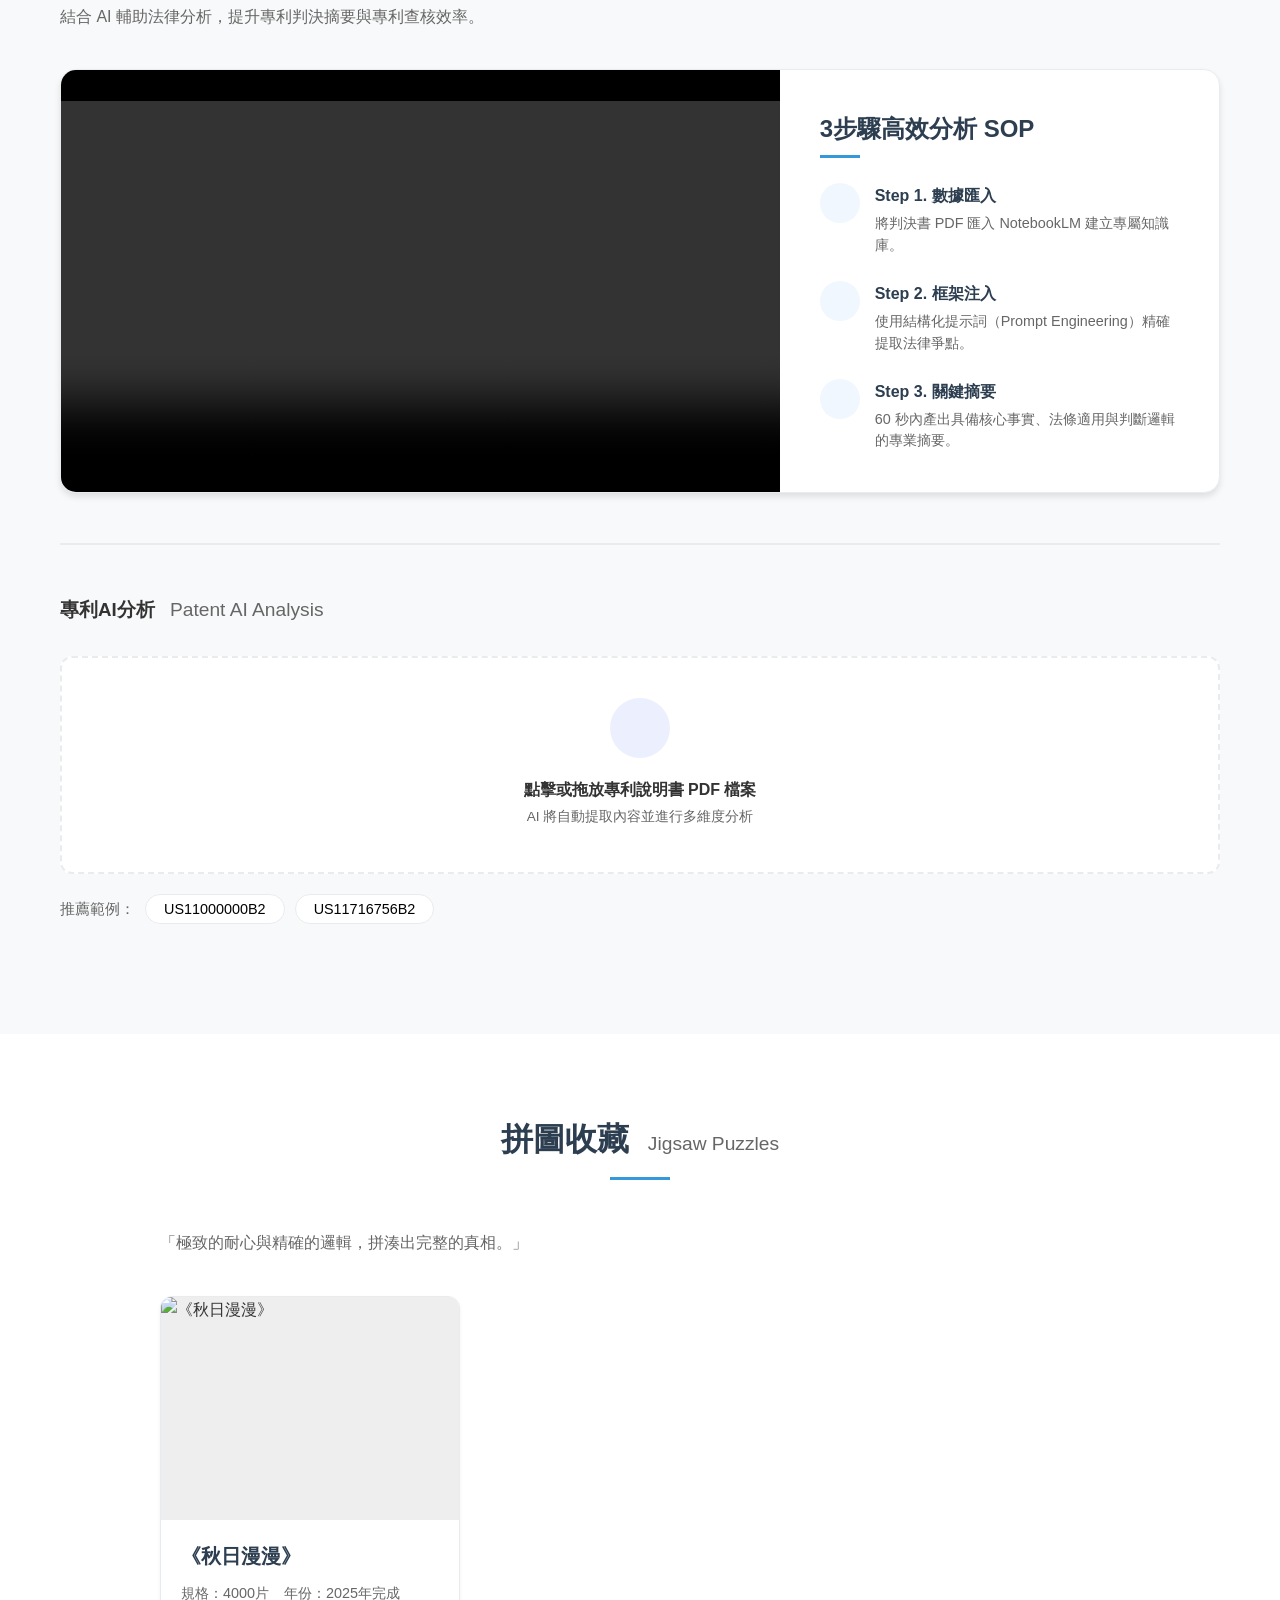
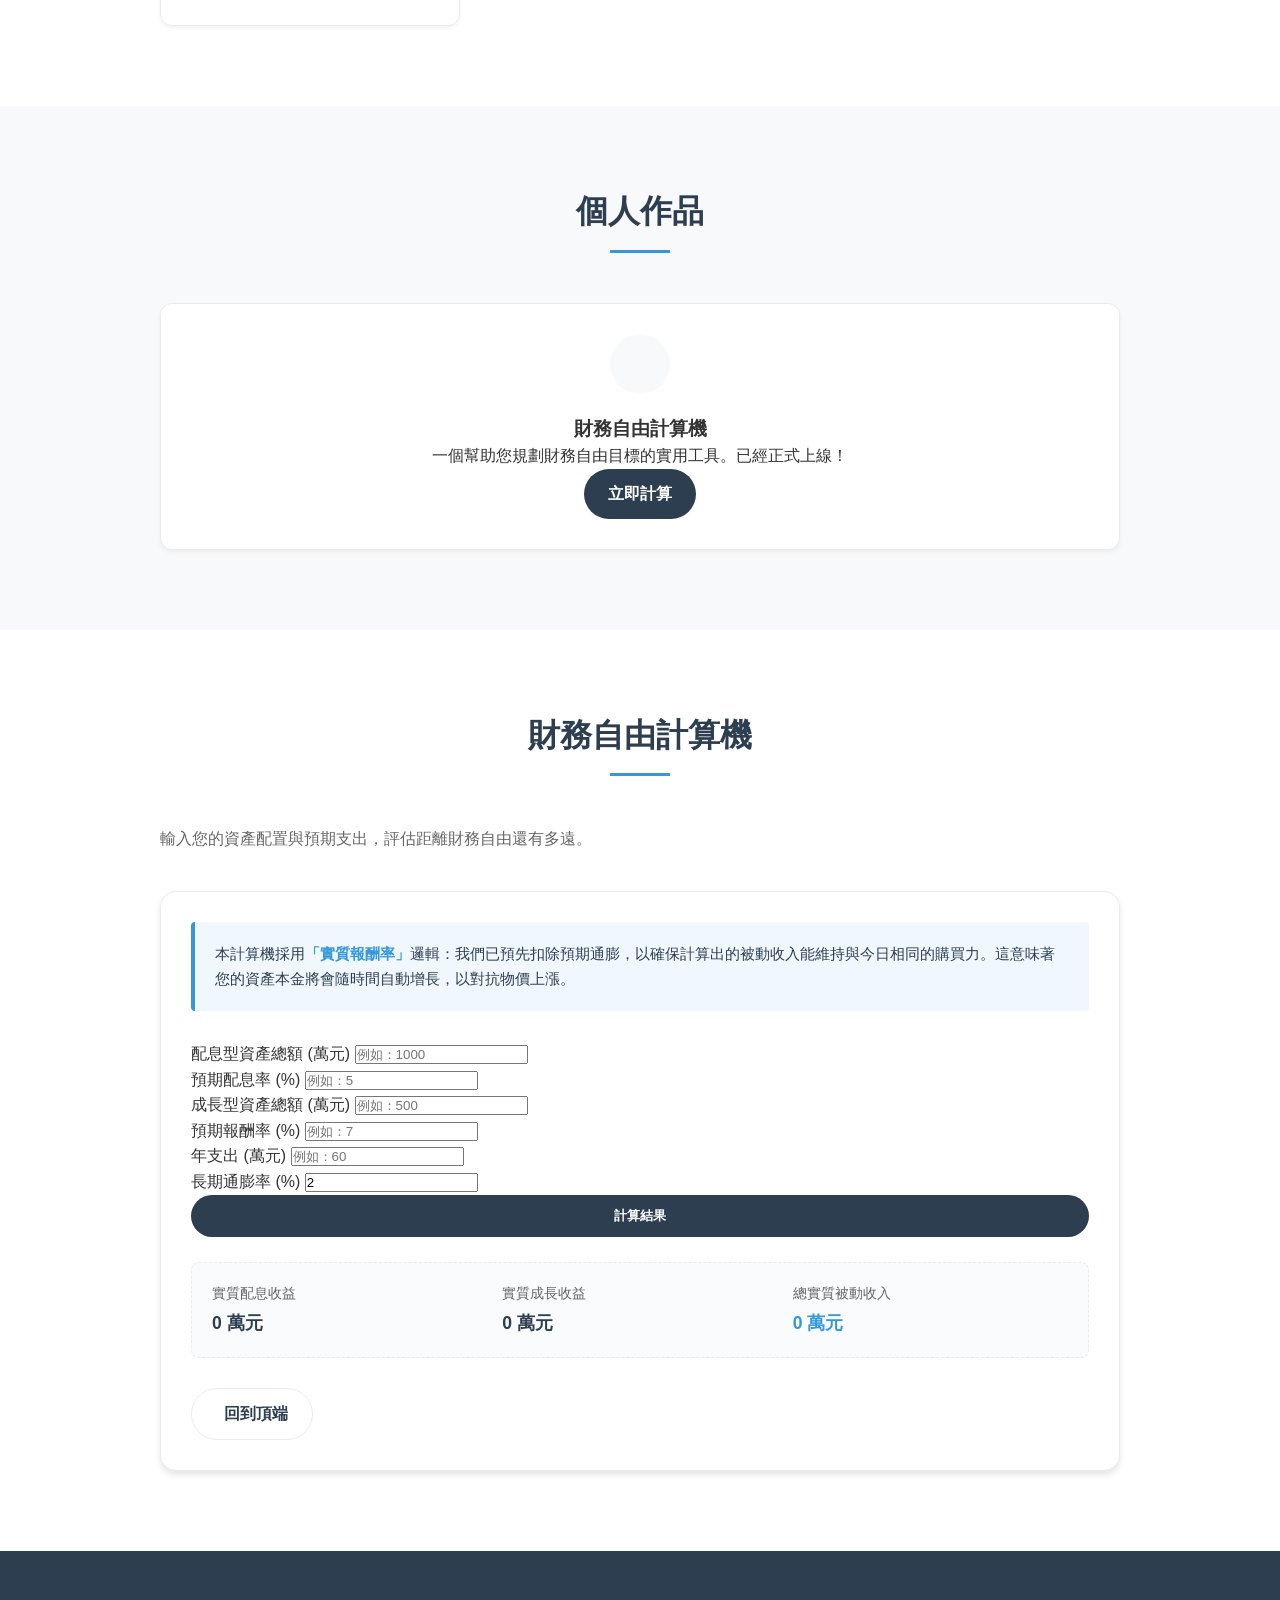
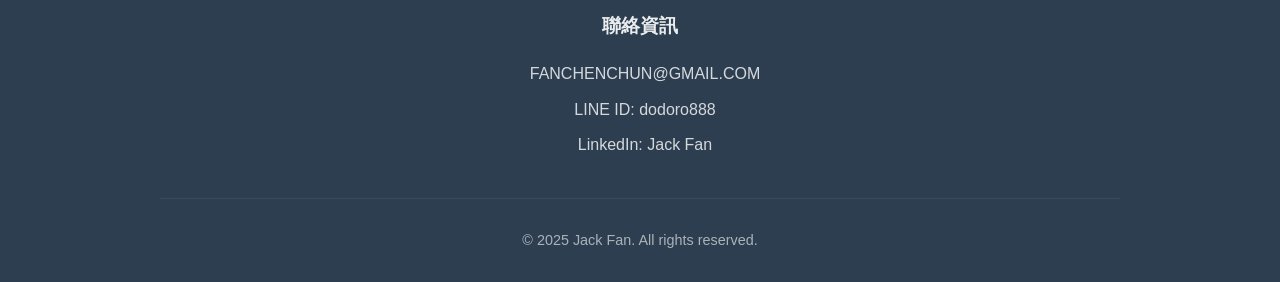
==== commit 754986b5: "feat: 新增教育背景區塊，強調斐陶斐榮譽學會會員資格" ====
--- a/index.html
+++ b/index.html
@@ -123,6 +123,24 @@
                             <ul>
                                 <li><strong>專利事務：</strong>處理專利申請案件，擔任內部教育訓練講師。</li>
                                 <li><strong>協商談判：</strong>參與並協助專利權人協商事務。</li>
+                            </ul>
+                        </div>
+                    </div>
+                </div>
+            </div>
+        </section>
+
+        <!-- Education Section -->
+        <section id="education" class="section">
+            <div class="container">
+                <h2 class="section-title">教育背景</h2>
+                <div class="timeline">
+                    <div class="timeline-item">
+                        <div class="timeline-date">民國93年度</div>
+                        <div class="timeline-content">
+                            <h3>中原大學電機工程研究所 畢業</h3>
+                            <ul>
+                                <li><strong>🏆 獲選中華民國<span style="color:#C5A059;font-weight:600;">斐陶斐</span>榮譽學會榮譽會員 (Top 3%)</strong></li>
                             </ul>
                         </div>
                     </div>
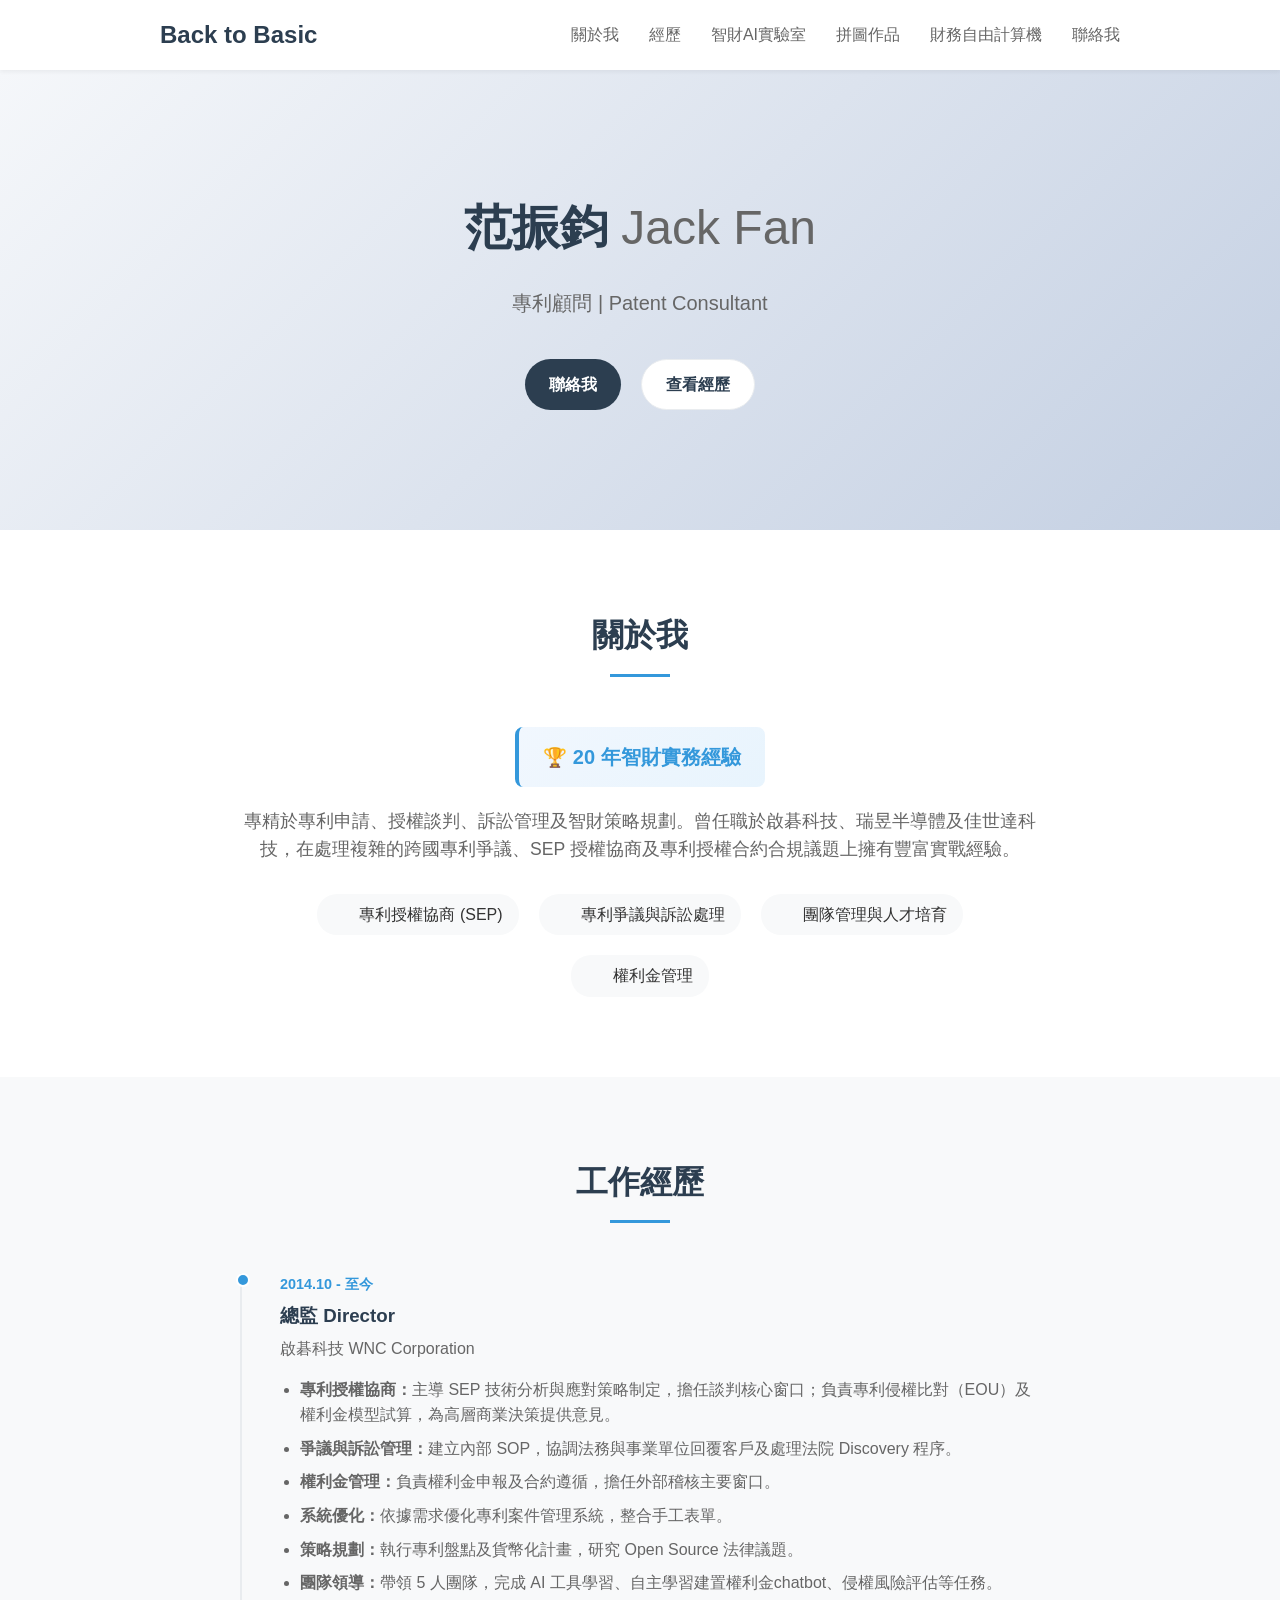
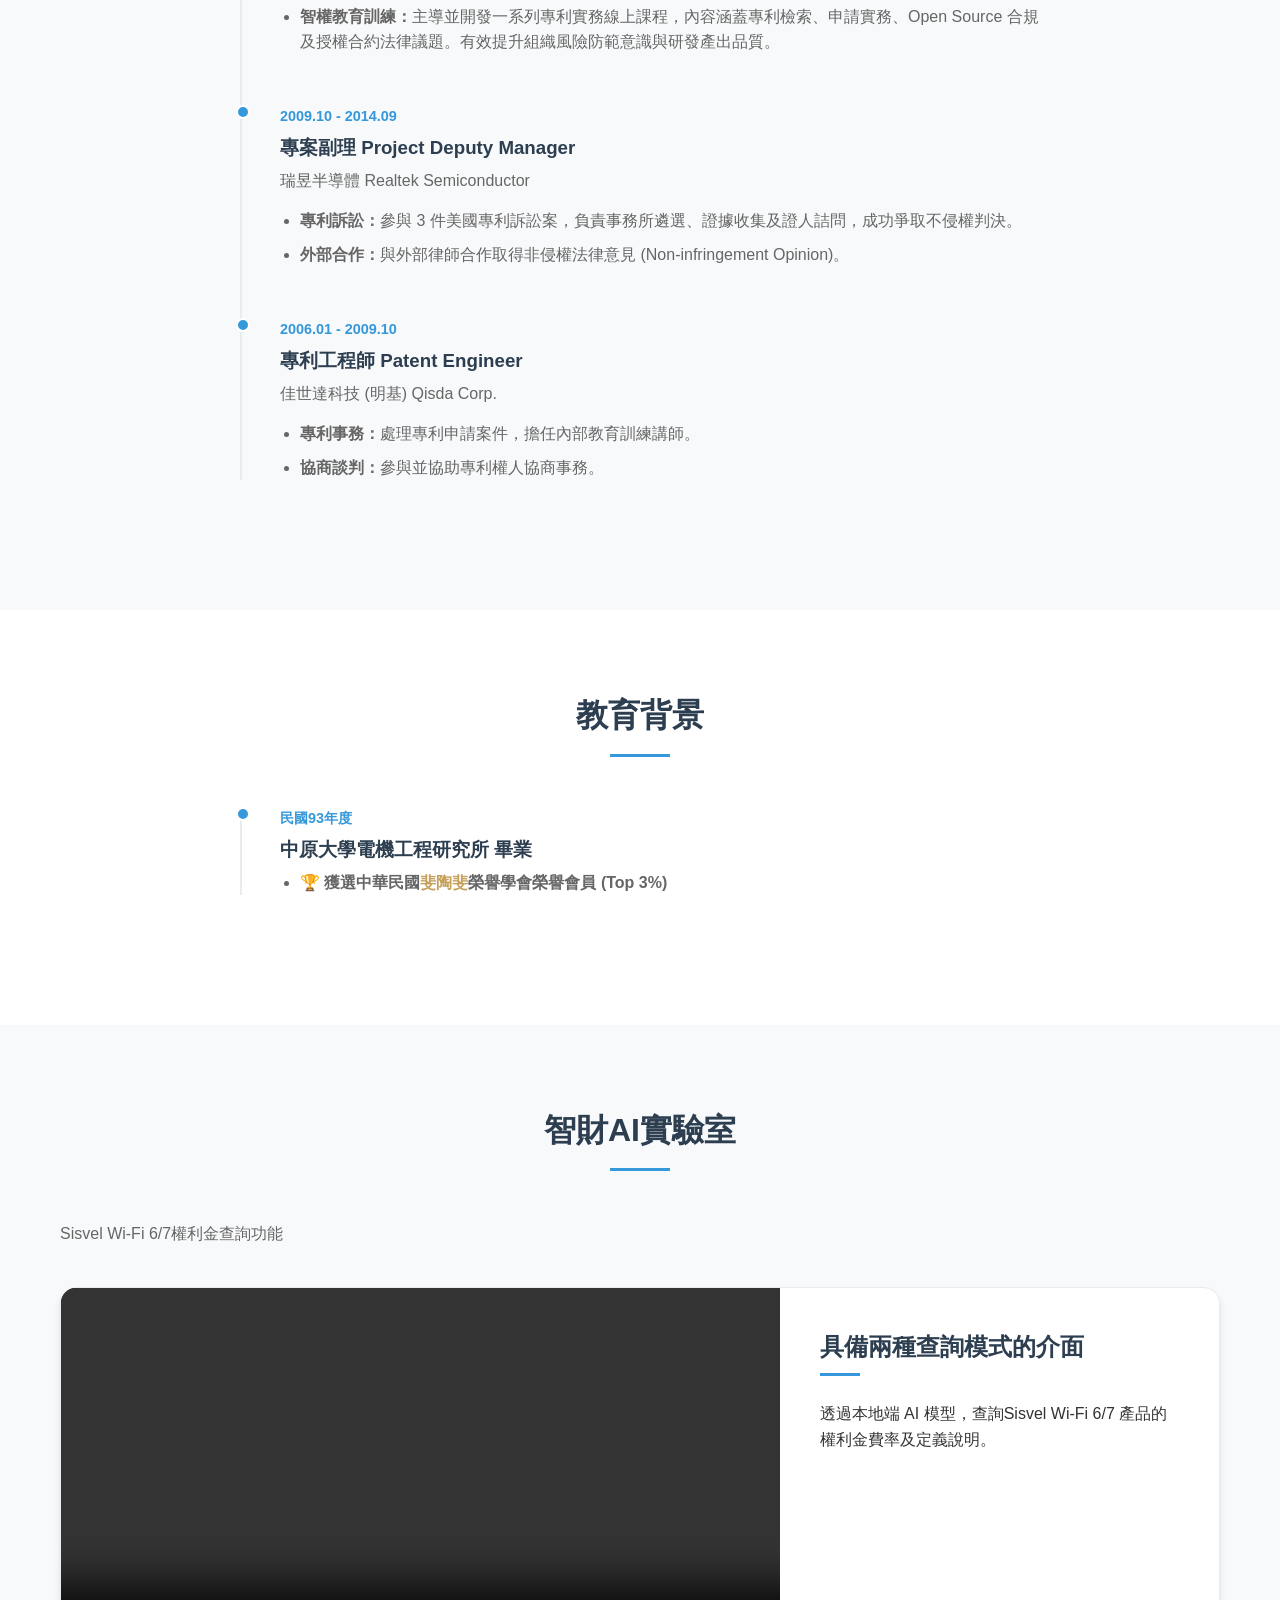
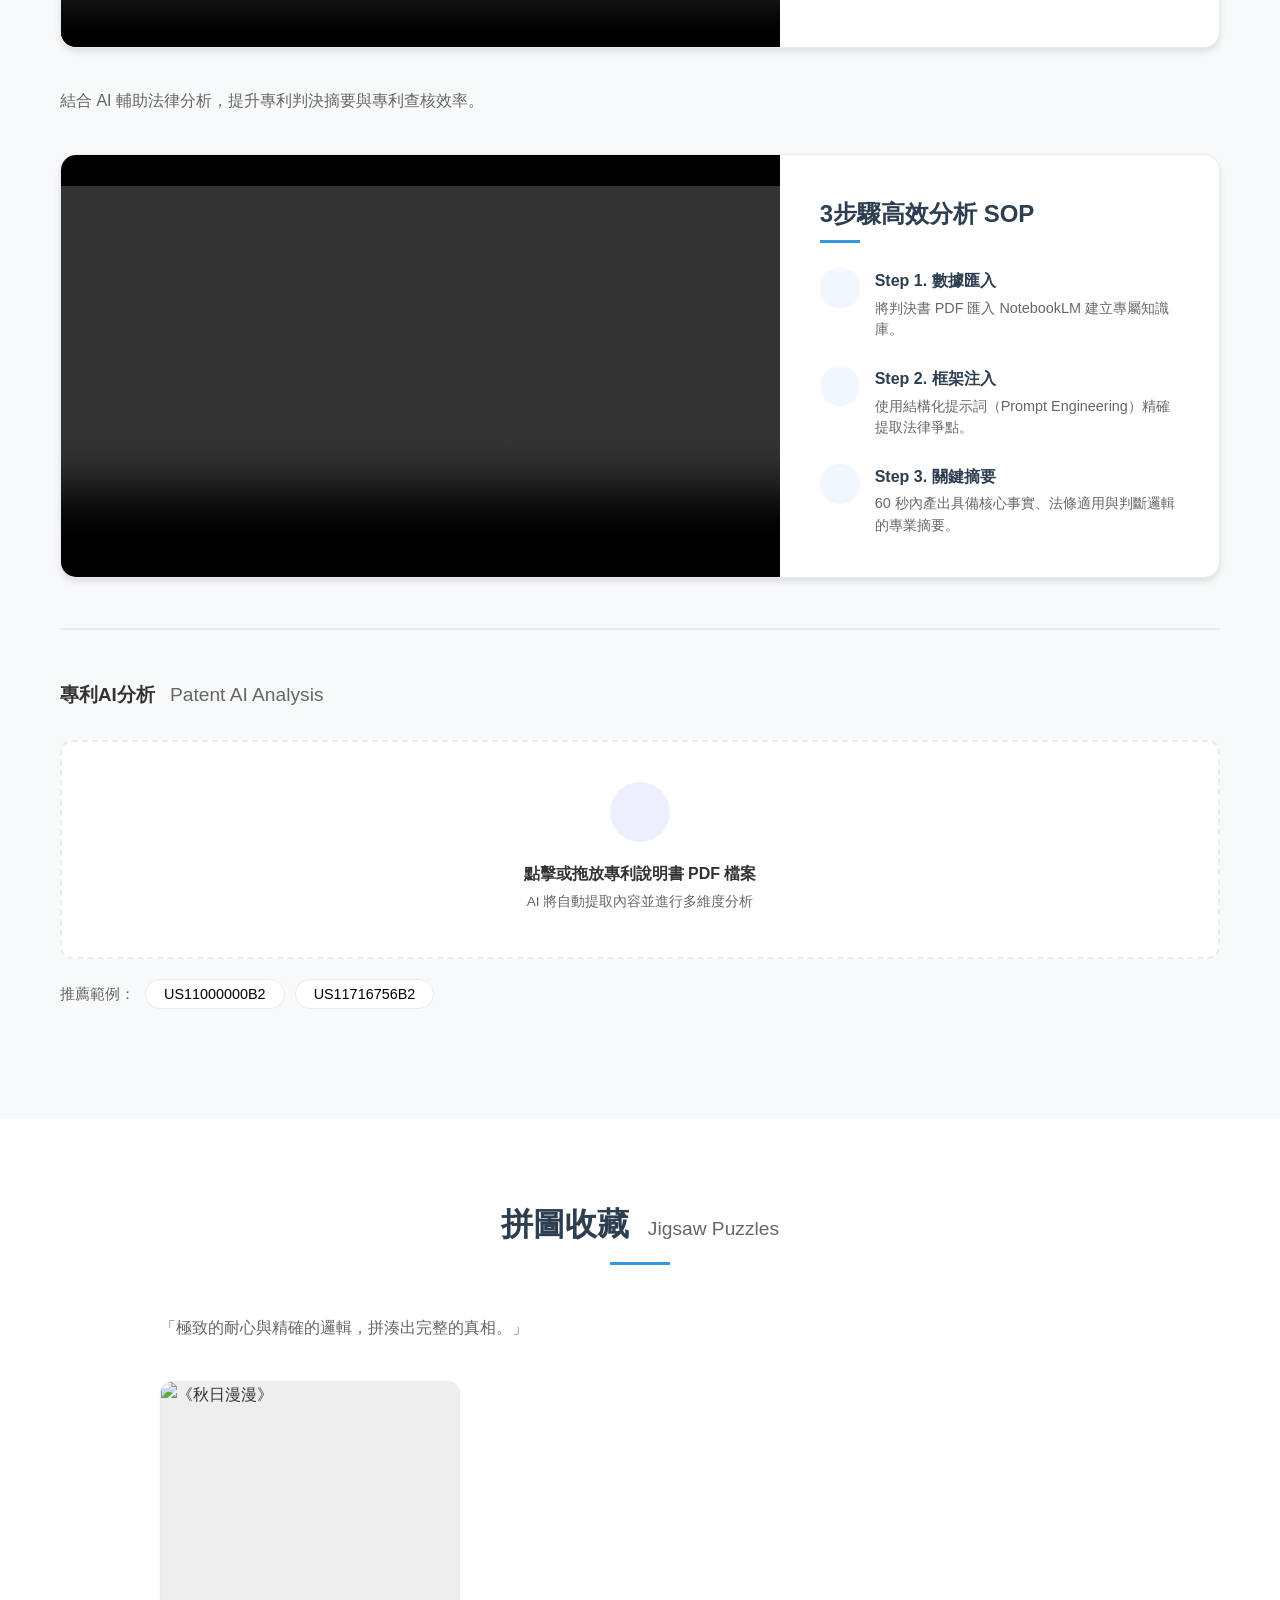
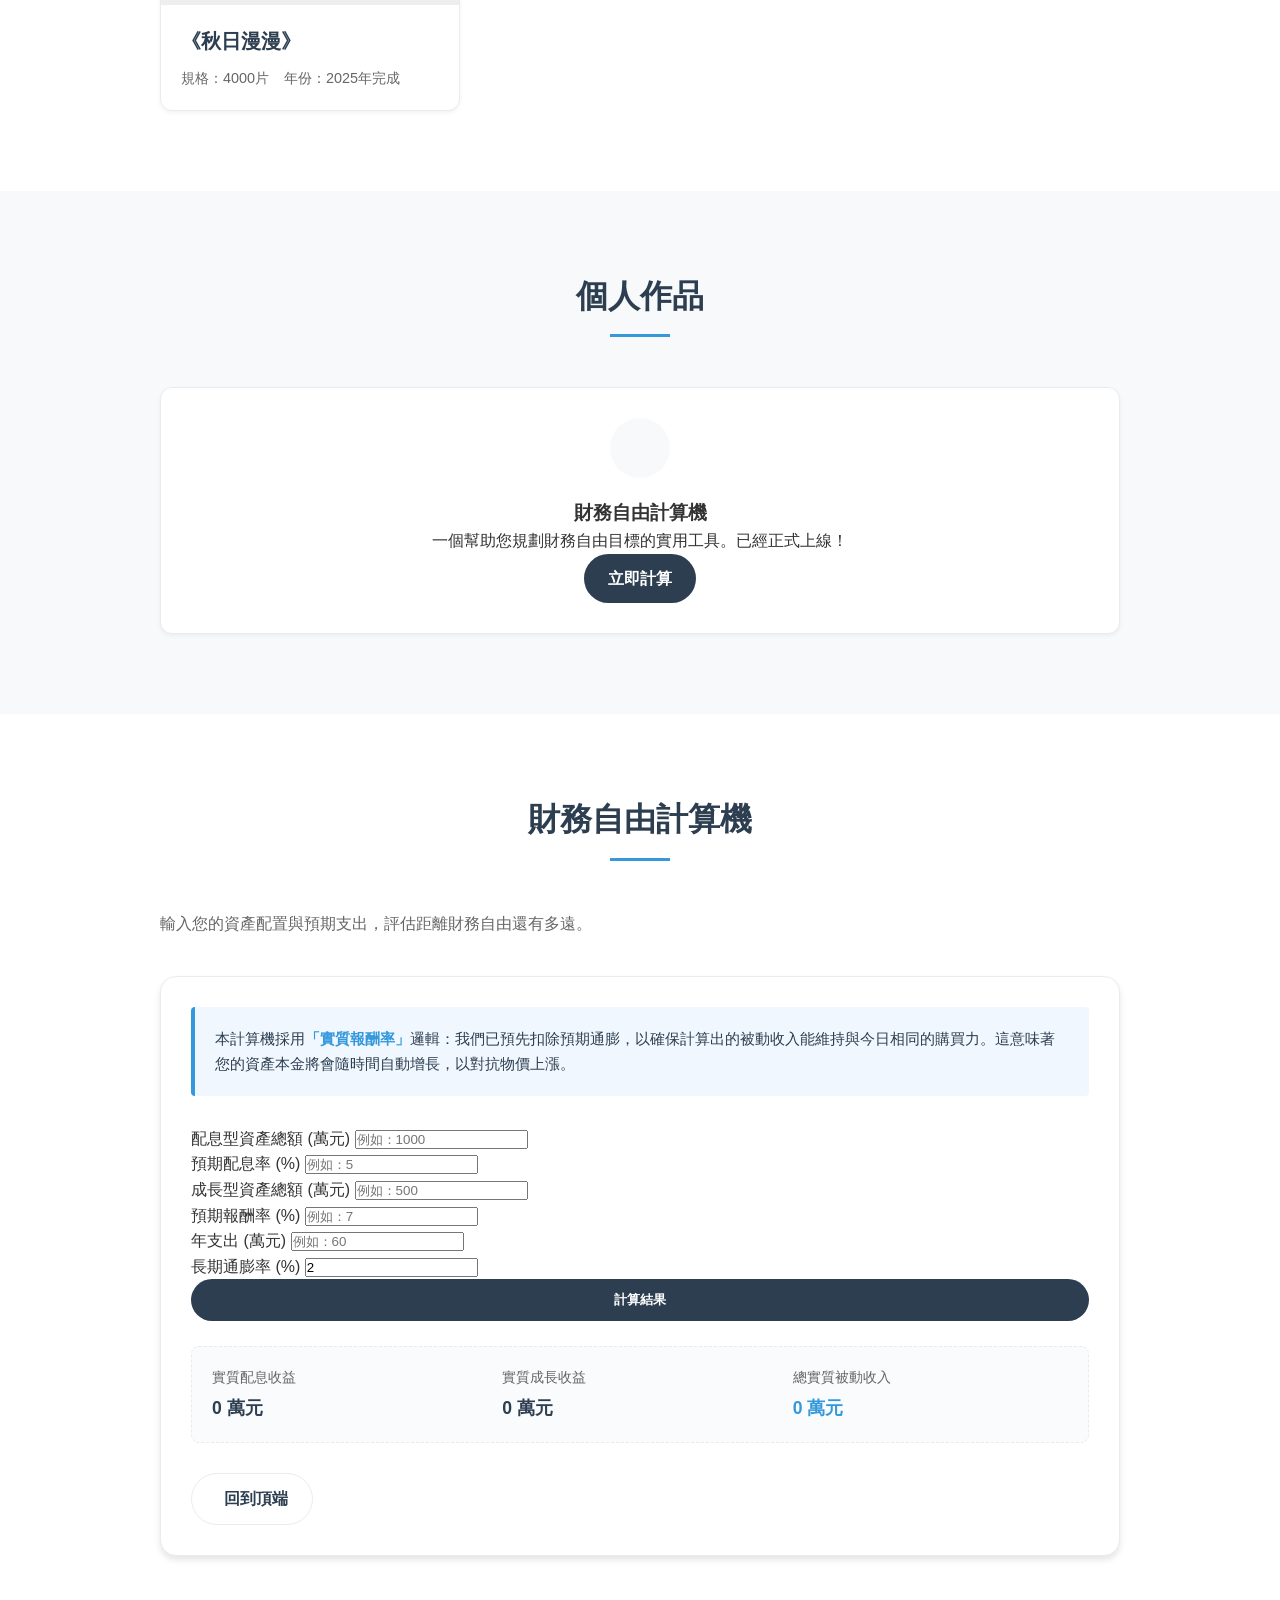
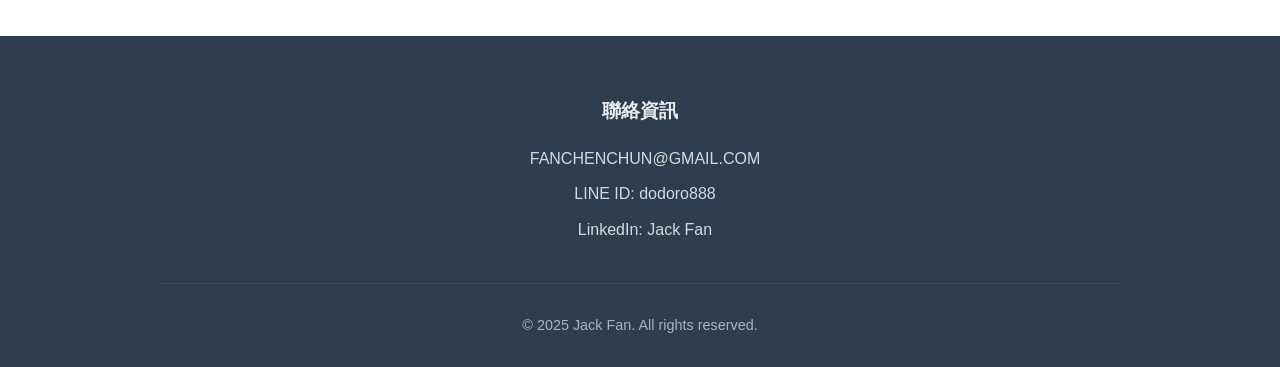
==== commit 51df4bb9: "Update WNC experience: revise SEP negotiation wording, add IP training item" ====
--- a/index.html
+++ b/index.html
@@ -91,12 +91,15 @@
                             <h3>總監 Director</h3>
                             <h4>啟碁科技 WNC Corporation</h4>
                             <ul>
-                                <li><strong>專利授權協商：</strong>主導 SEP 專利授權談判，制定應對策略，進行技術分析及權利金計算。</li>
+                                <li><strong>專利授權協商：</strong>主導 SEP
+                                    技術分析與應對策略制定，擔任談判核心窗口；負責專利侵權比對（EOU）及權利金模型試算，為高層商業決策提供意見。</li>
                                 <li><strong>爭議與訴訟管理：</strong>建立內部 SOP，協調法務與事業單位回覆客戶及處理法院 Discovery 程序。</li>
                                 <li><strong>權利金管理：</strong>負責權利金申報及合約遵循，擔任外部稽核主要窗口。</li>
                                 <li><strong>系統優化：</strong>依據需求優化專利案件管理系統，整合手工表單。</li>
                                 <li><strong>策略規劃：</strong>執行專利盤點及貨幣化計畫，研究 Open Source 法律議題。</li>
                                 <li><strong>團隊領導：</strong>帶領 5 人團隊，完成 AI 工具學習、自主學習建置權利金chatbot、侵權風險評估等任務。</li>
+                                <li><strong>智權教育訓練：</strong>主導並開發一系列專利實務線上課程，內容涵蓋專利檢索、申請實務、Open Source
+                                    合規及授權合約法律議題。有效提升組織風險防範意識與研發產出品質。</li>
                             </ul>
                         </div>
                     </div>
@@ -140,7 +143,8 @@
                         <div class="timeline-content">
                             <h3>中原大學電機工程研究所 畢業</h3>
                             <ul>
-                                <li><strong>🏆 獲選中華民國<span style="color:#C5A059;font-weight:600;">斐陶斐</span>榮譽學會榮譽會員 (Top 3%)</strong></li>
+                                <li><strong>🏆 獲選中華民國<span style="color:#C5A059;font-weight:600;">斐陶斐</span>榮譽學會榮譽會員
+                                        (Top 3%)</strong></li>
                             </ul>
                         </div>
                     </div>
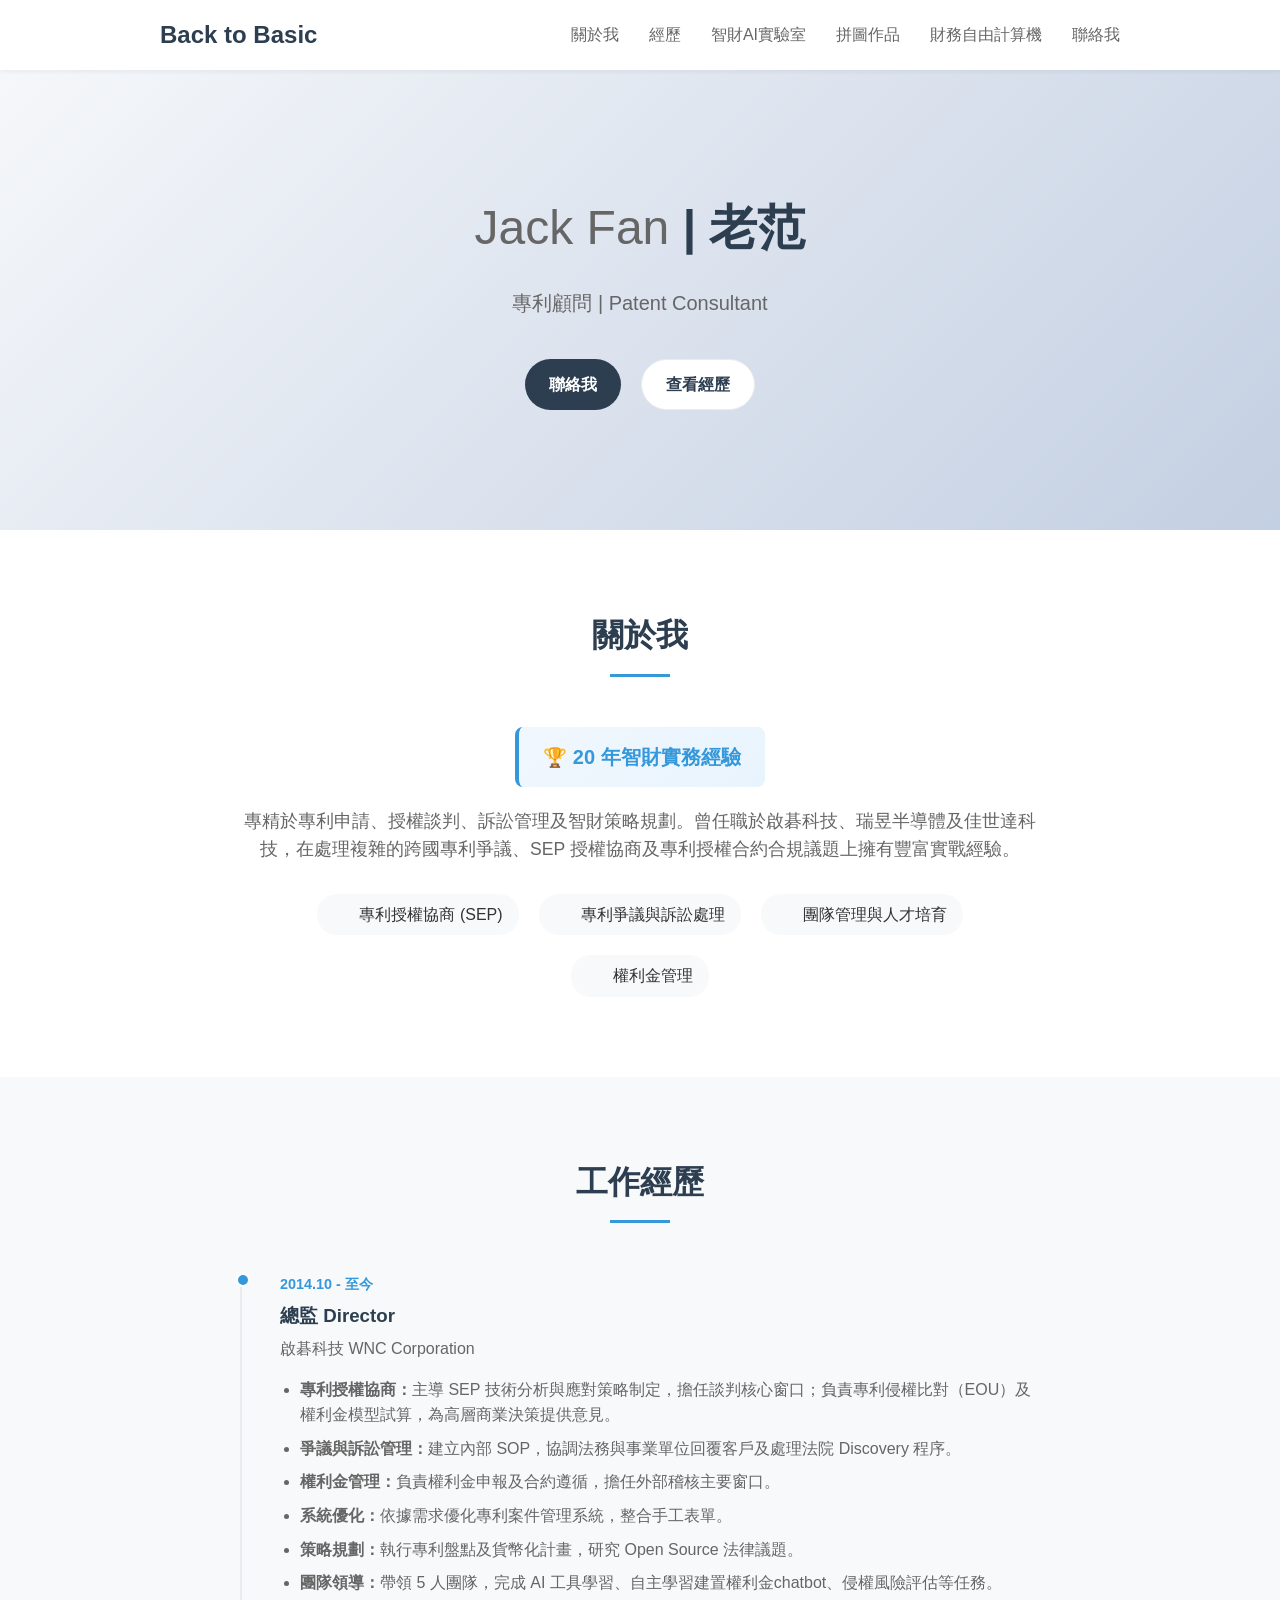
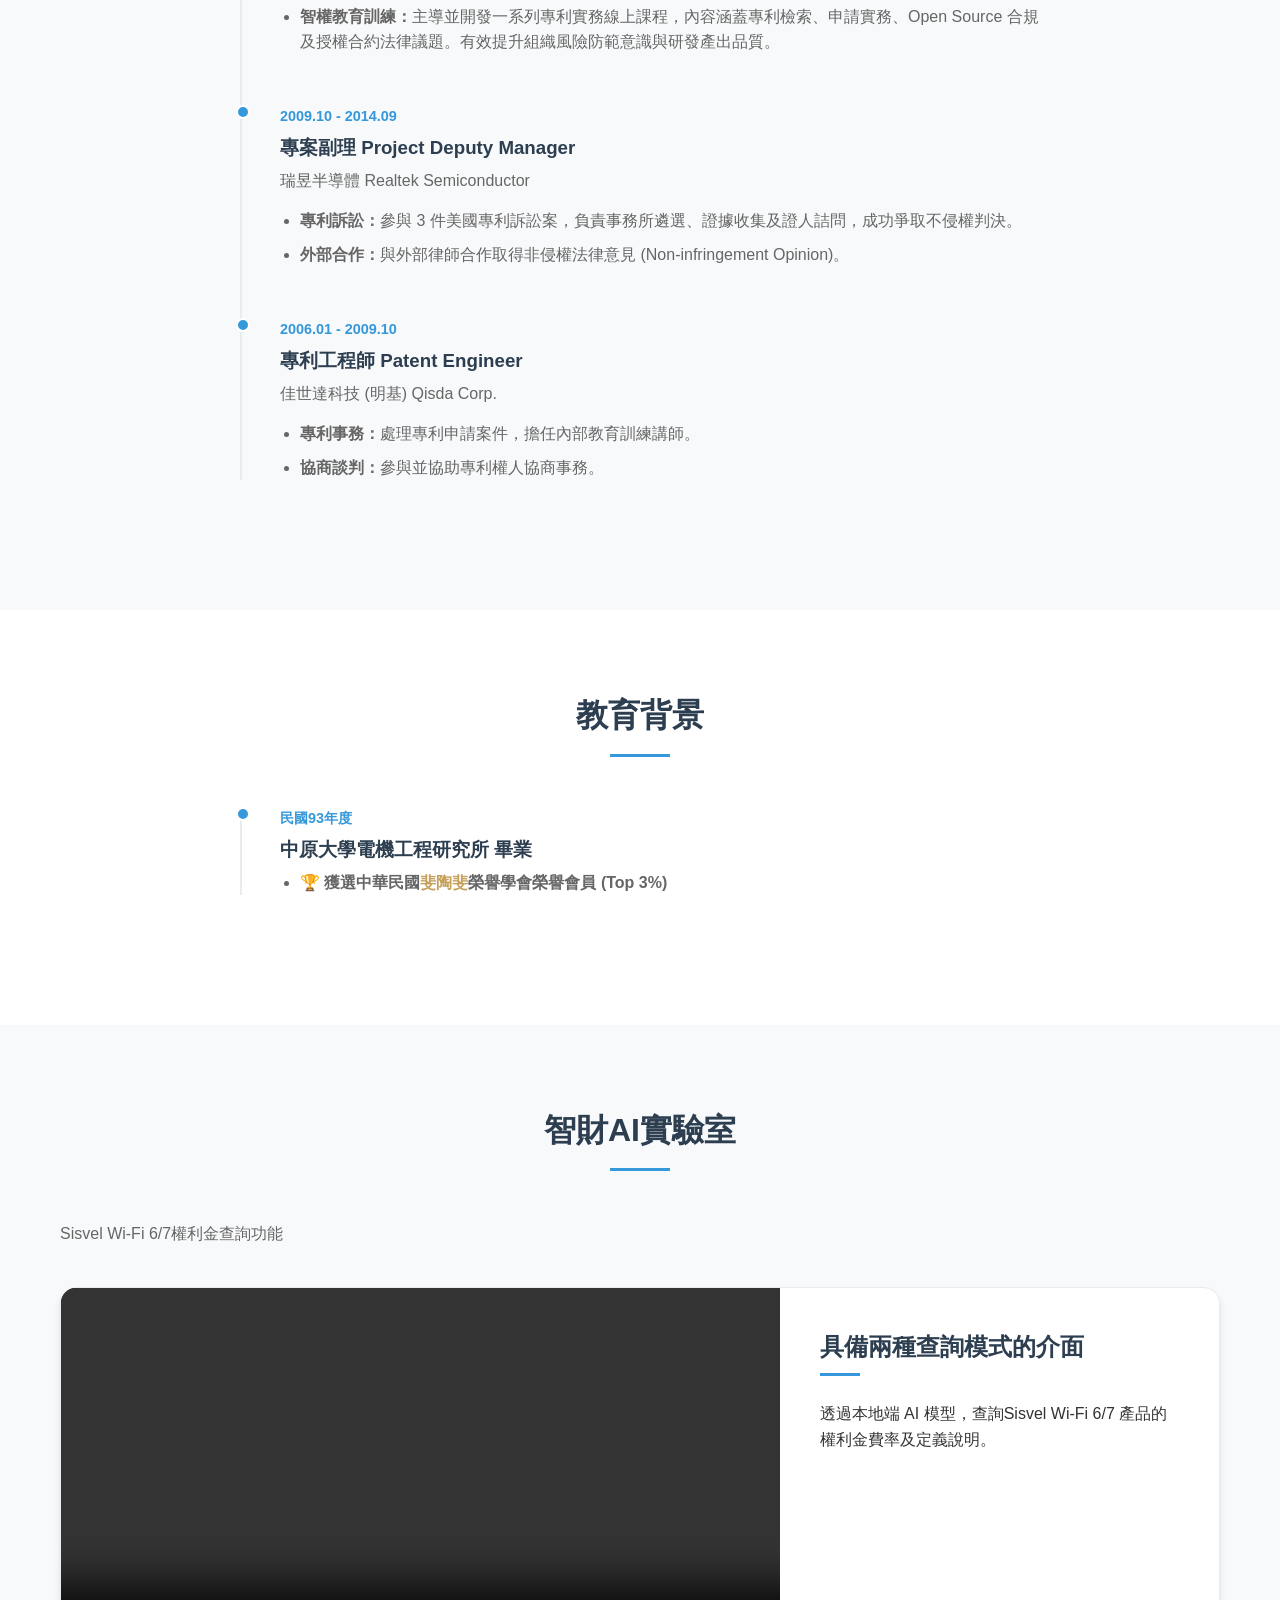
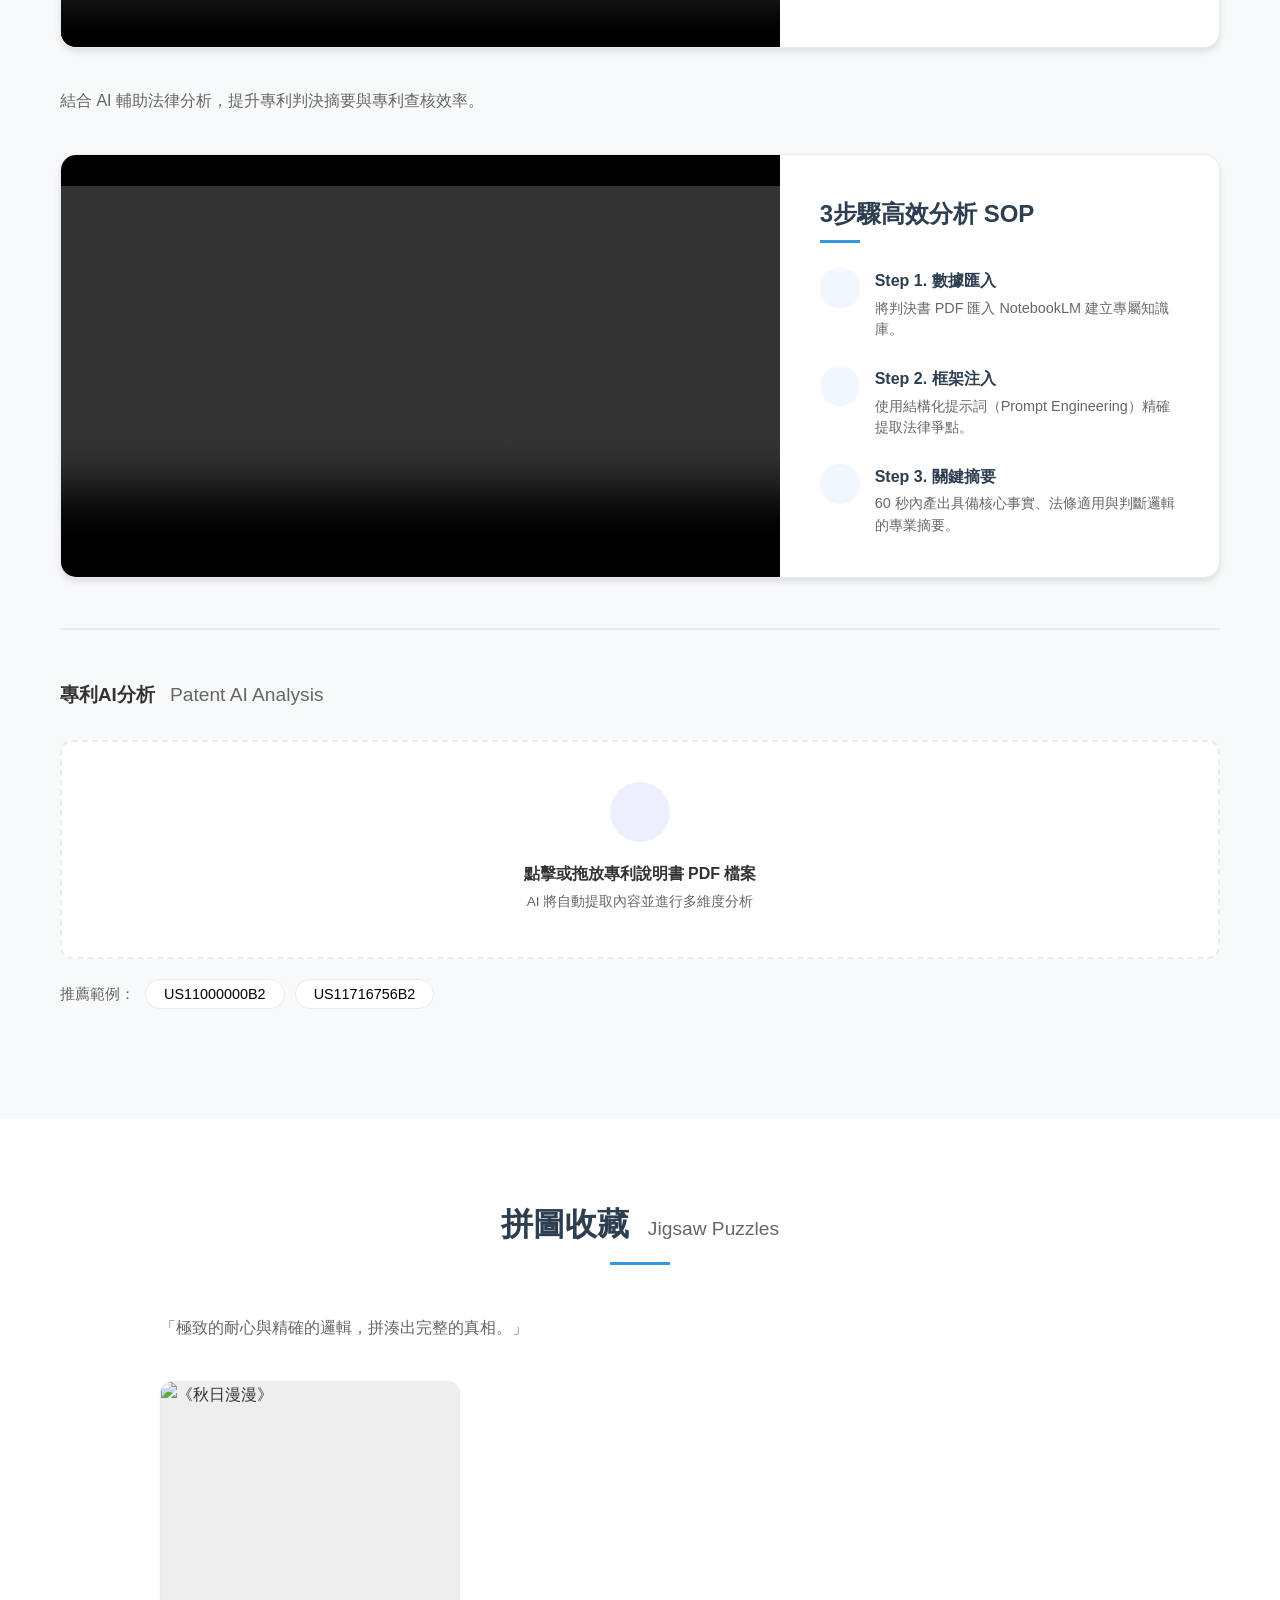
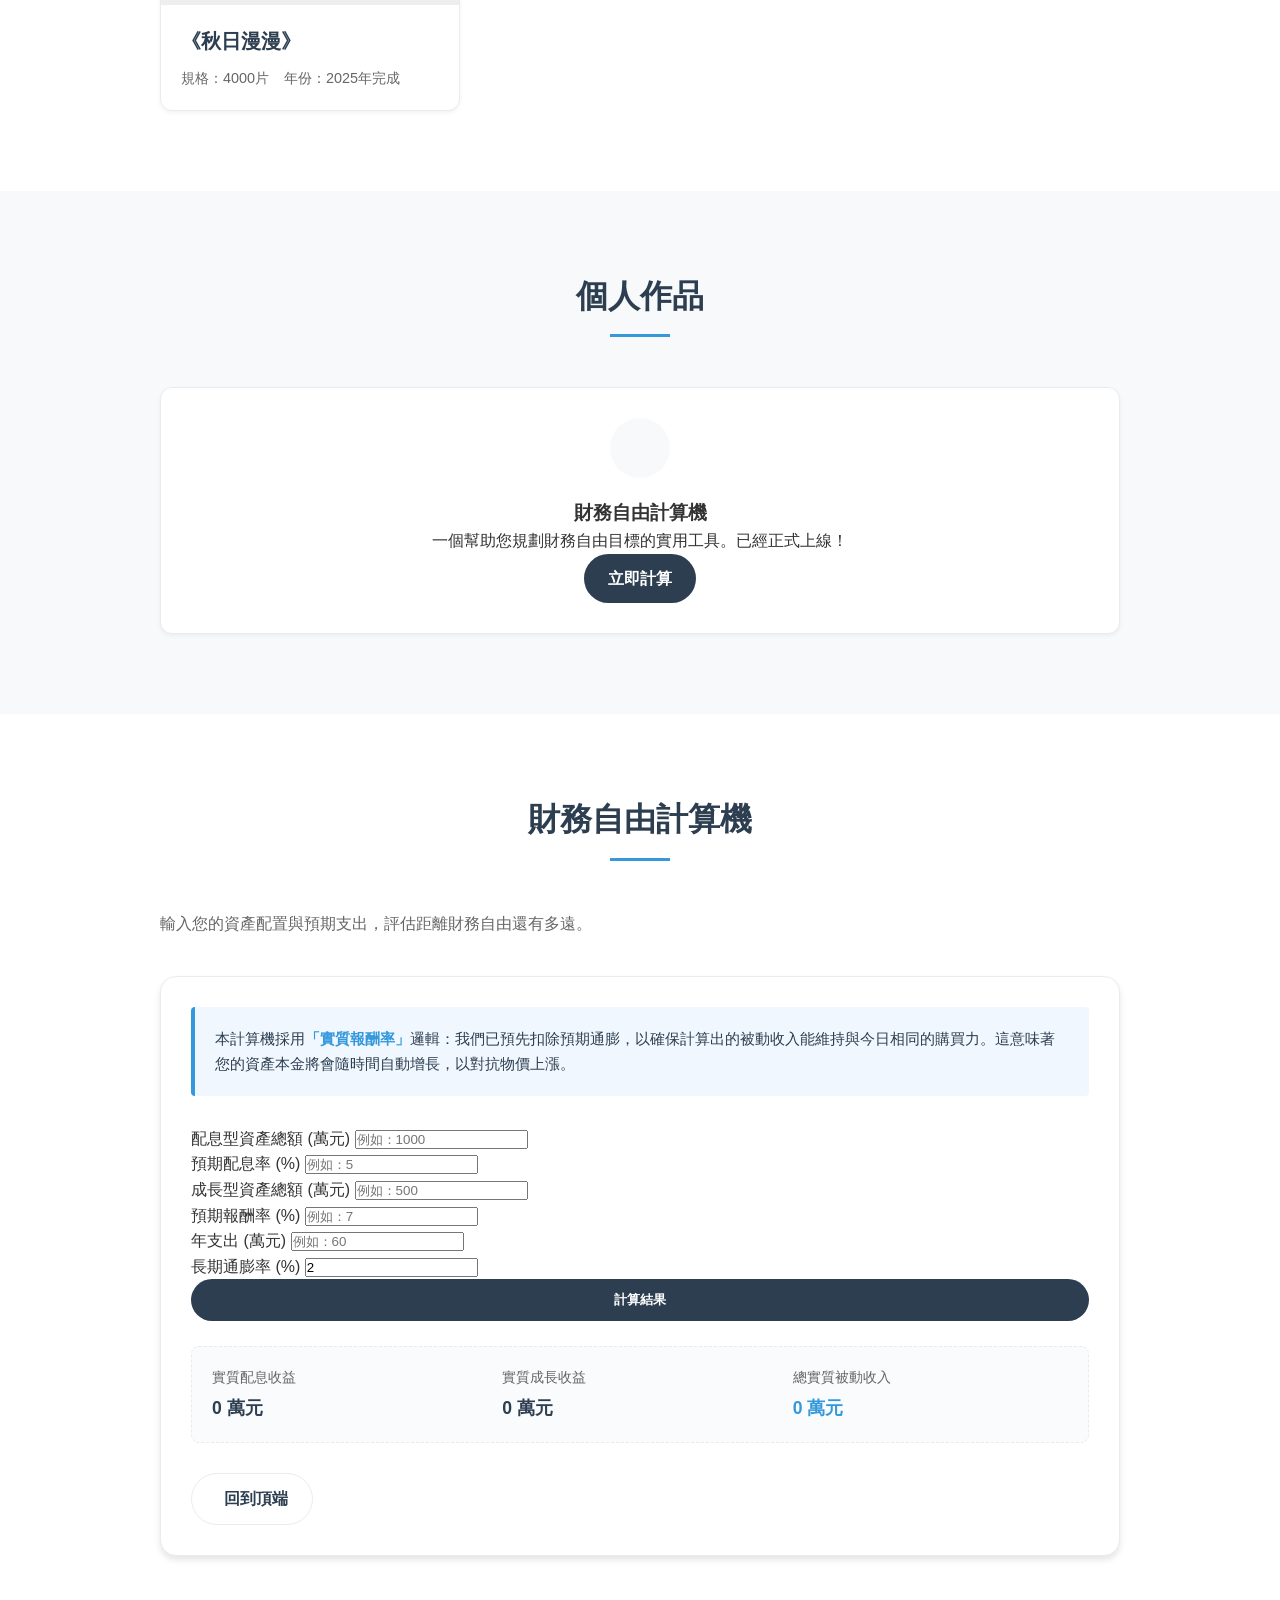
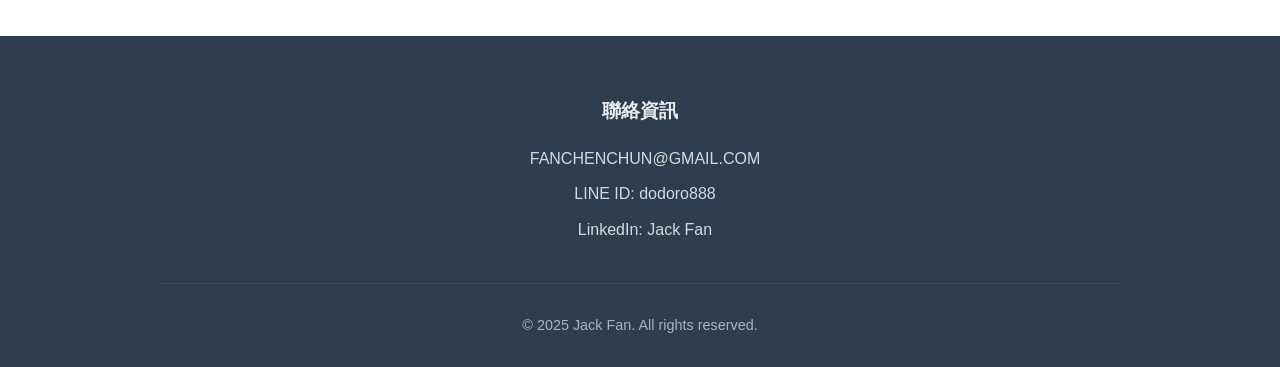
==== commit c61cfddc: "更新標題為 Jack Fan | 老范" ====
--- a/index.html
+++ b/index.html
@@ -51,7 +51,7 @@
         <!-- Hero Section -->
         <section id="hero" class="hero-section">
             <div class="container hero-content">
-                <h1>范振鈞 <span class="en-name">Jack Fan</span></h1>
+                <h1><span class="en-name">Jack Fan</span> | 老范</h1>
                 <p class="subtitle">專利顧問 | Patent Consultant</p>
                 <div class="hero-actions">
                     <a href="#contact" class="btn primary">聯絡我</a>
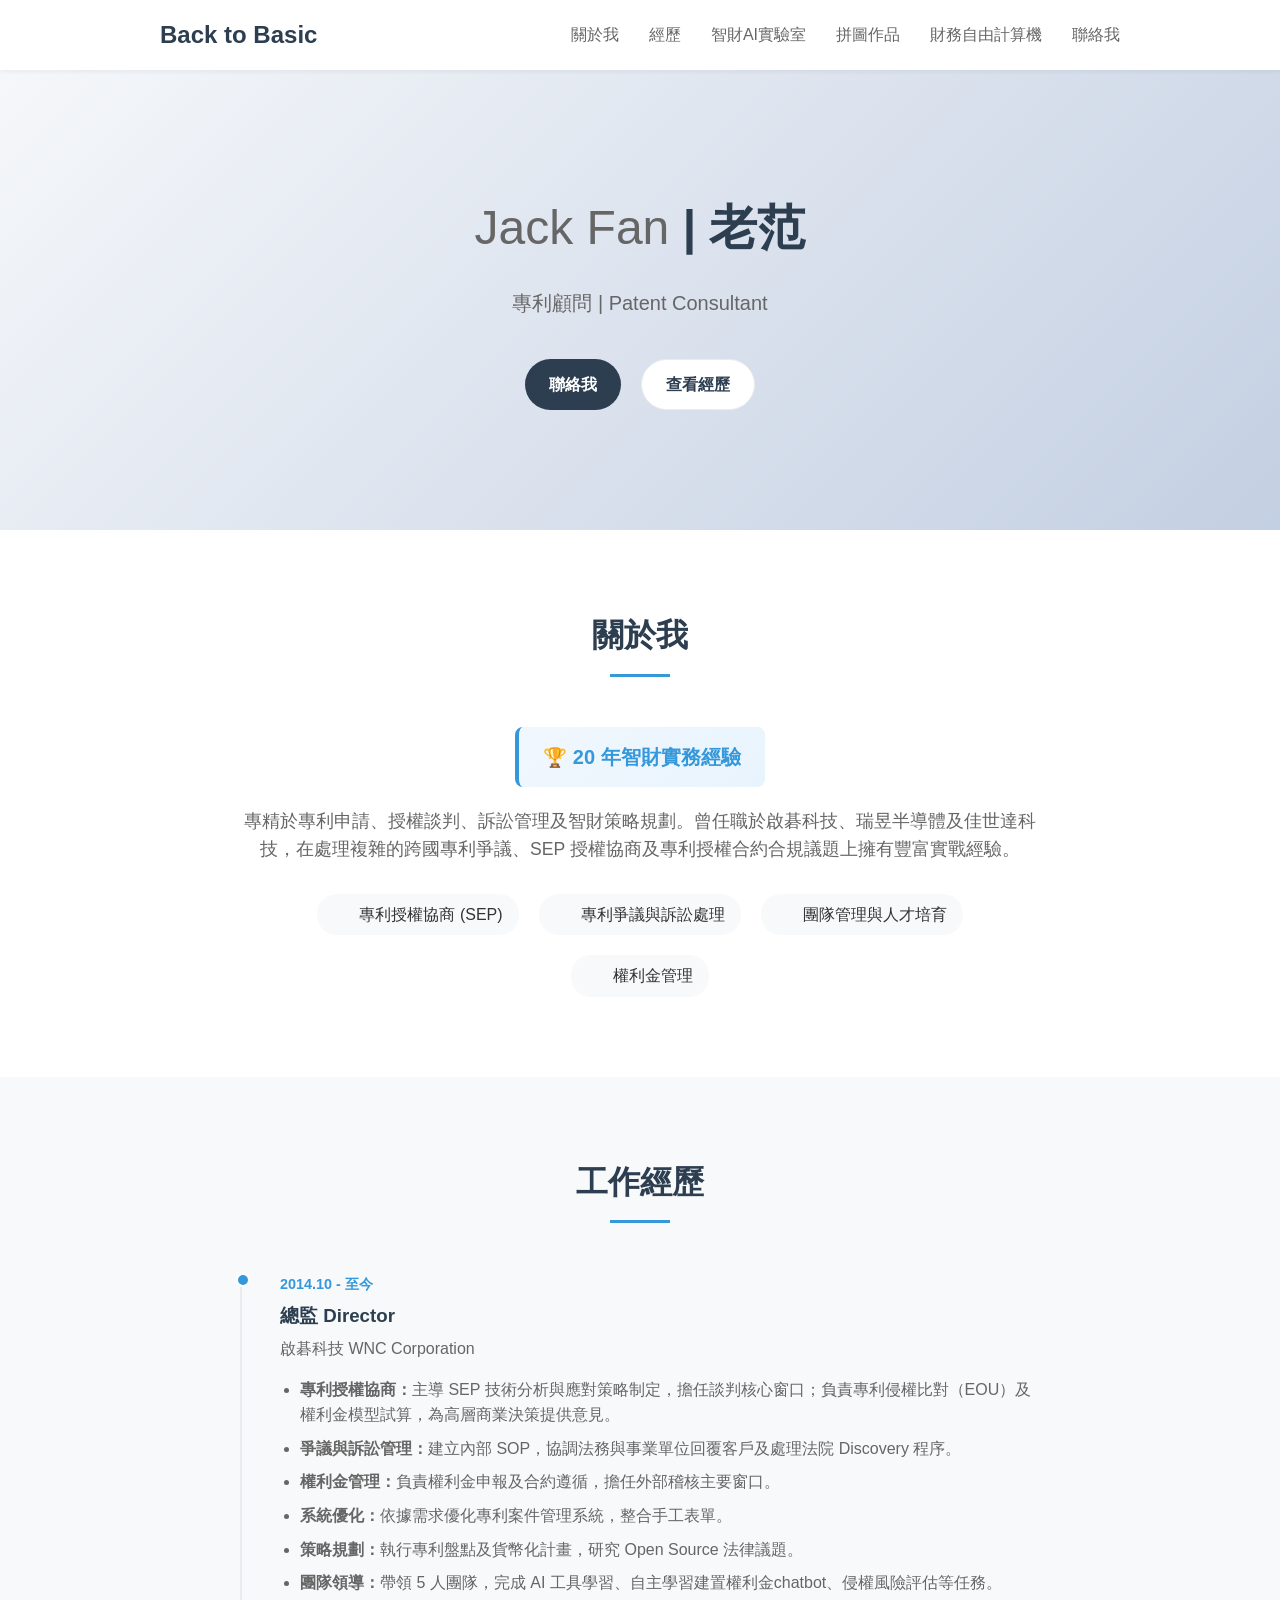
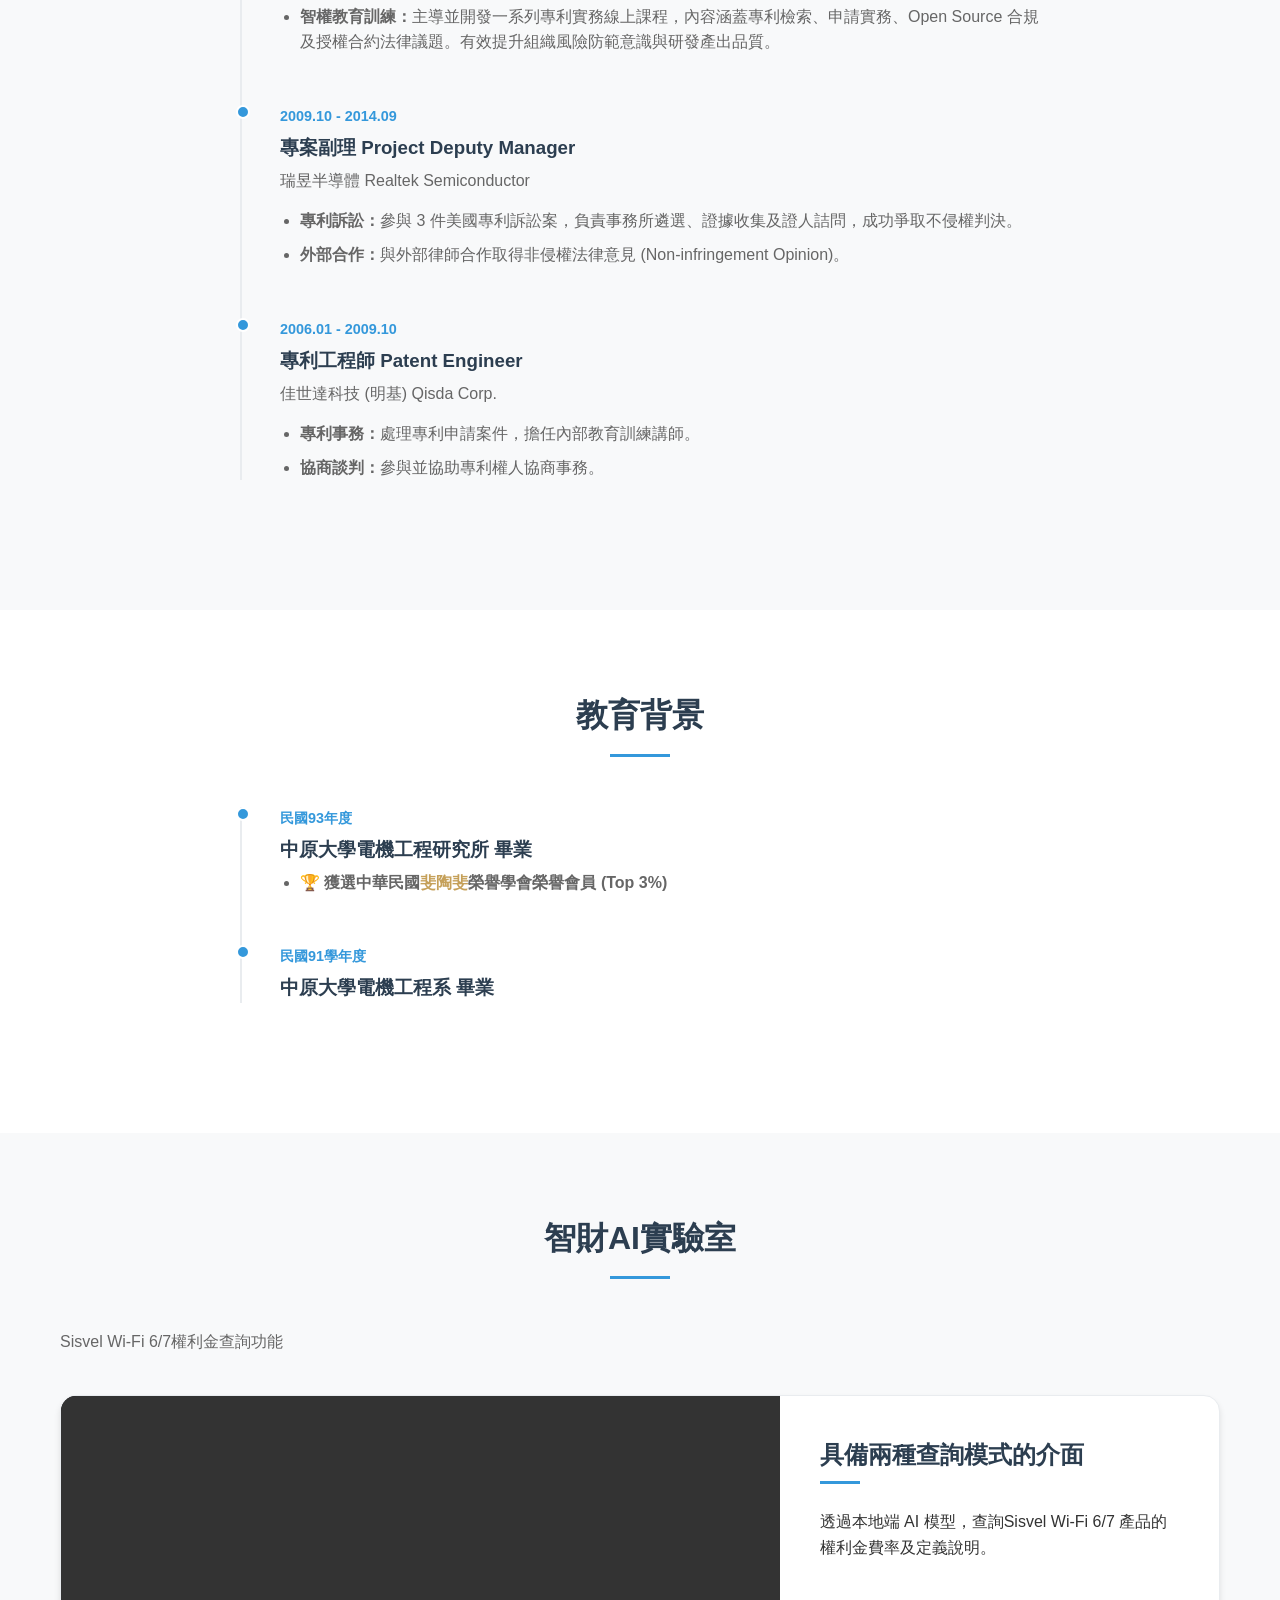
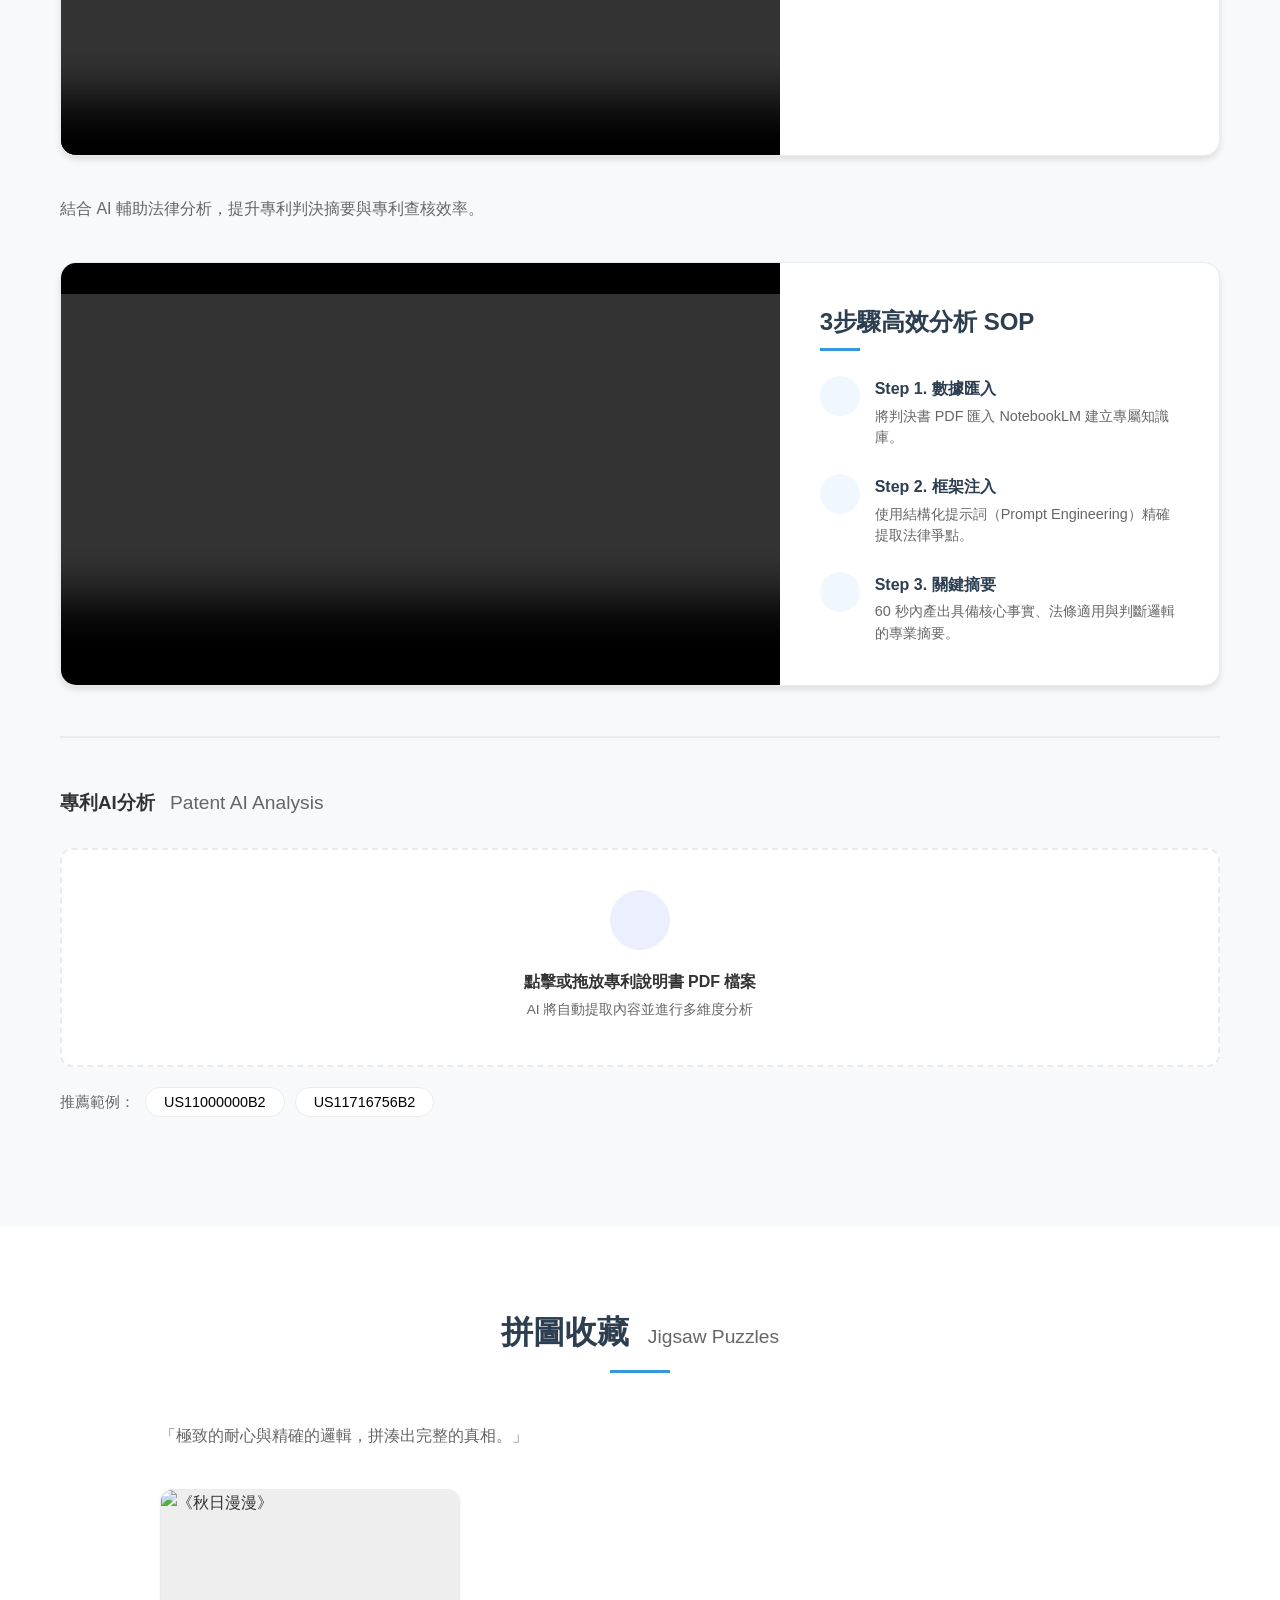
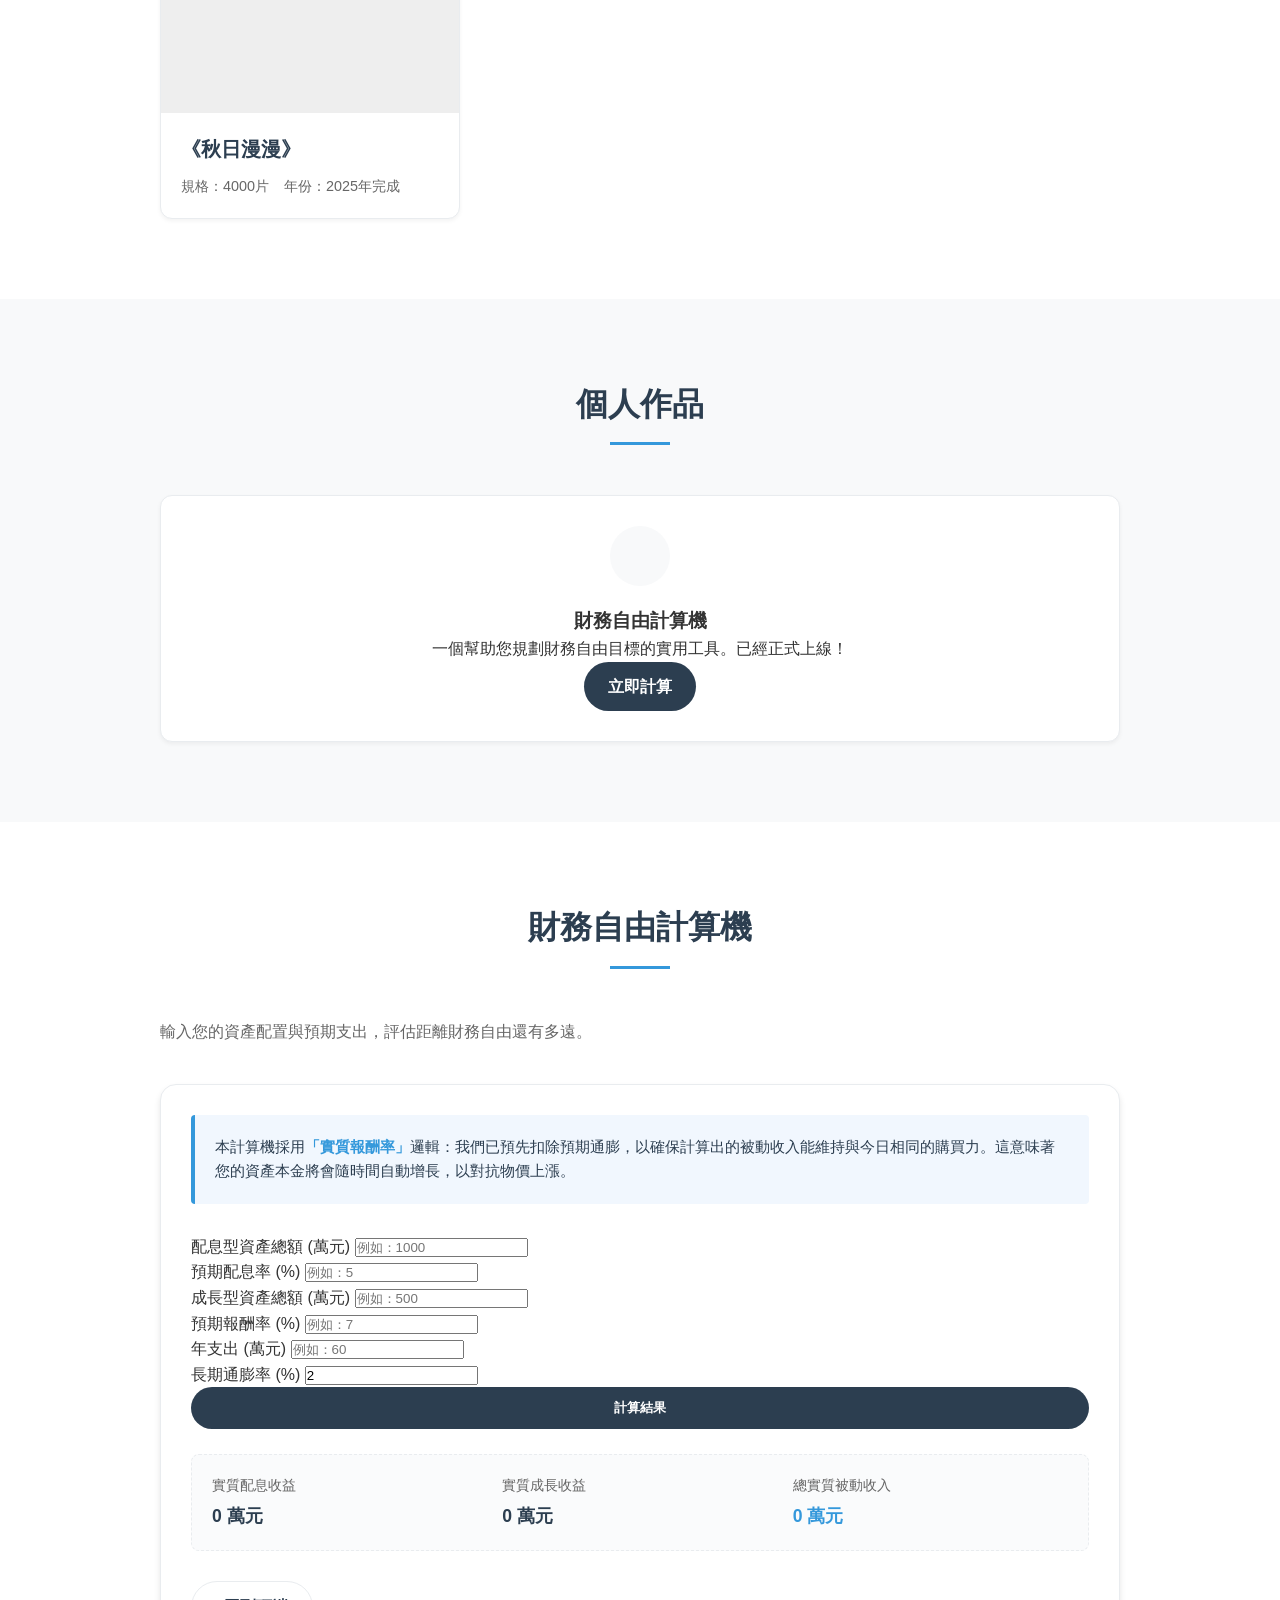
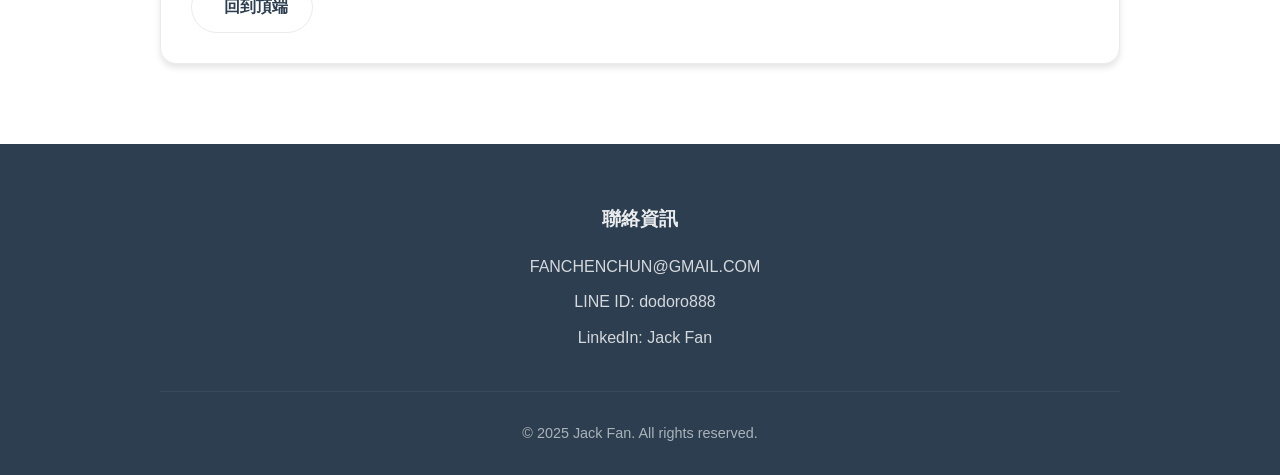
==== commit bdb1c131: "chore: add bachelor degree to education section in CV" ====
--- a/index.html
+++ b/index.html
@@ -146,6 +146,13 @@
                                 <li><strong>🏆 獲選中華民國<span style="color:#C5A059;font-weight:600;">斐陶斐</span>榮譽學會榮譽會員
                                         (Top 3%)</strong></li>
                             </ul>
+                        </div>
+                    </div>
+
+                    <div class="timeline-item">
+                        <div class="timeline-date">民國91學年度</div>
+                        <div class="timeline-content">
+                            <h3>中原大學電機工程系 畢業</h3>
                         </div>
                     </div>
                 </div>
